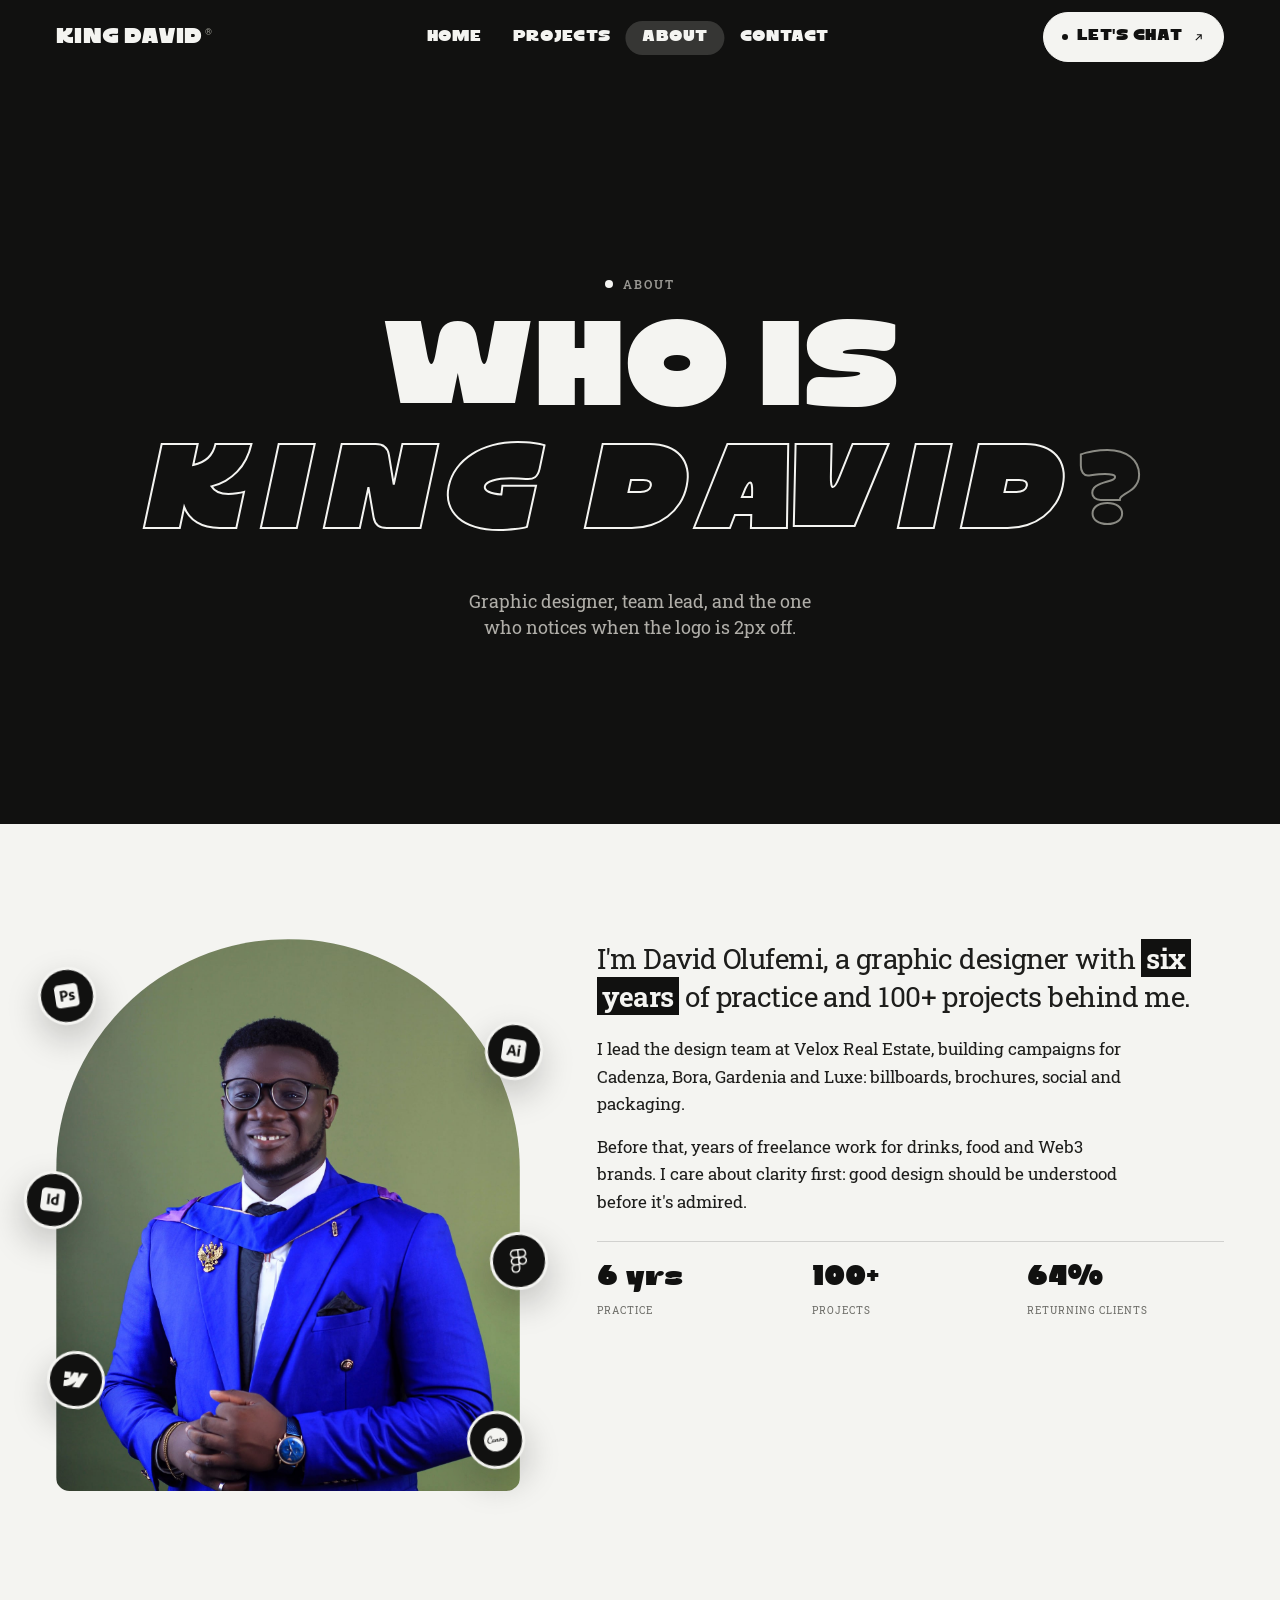
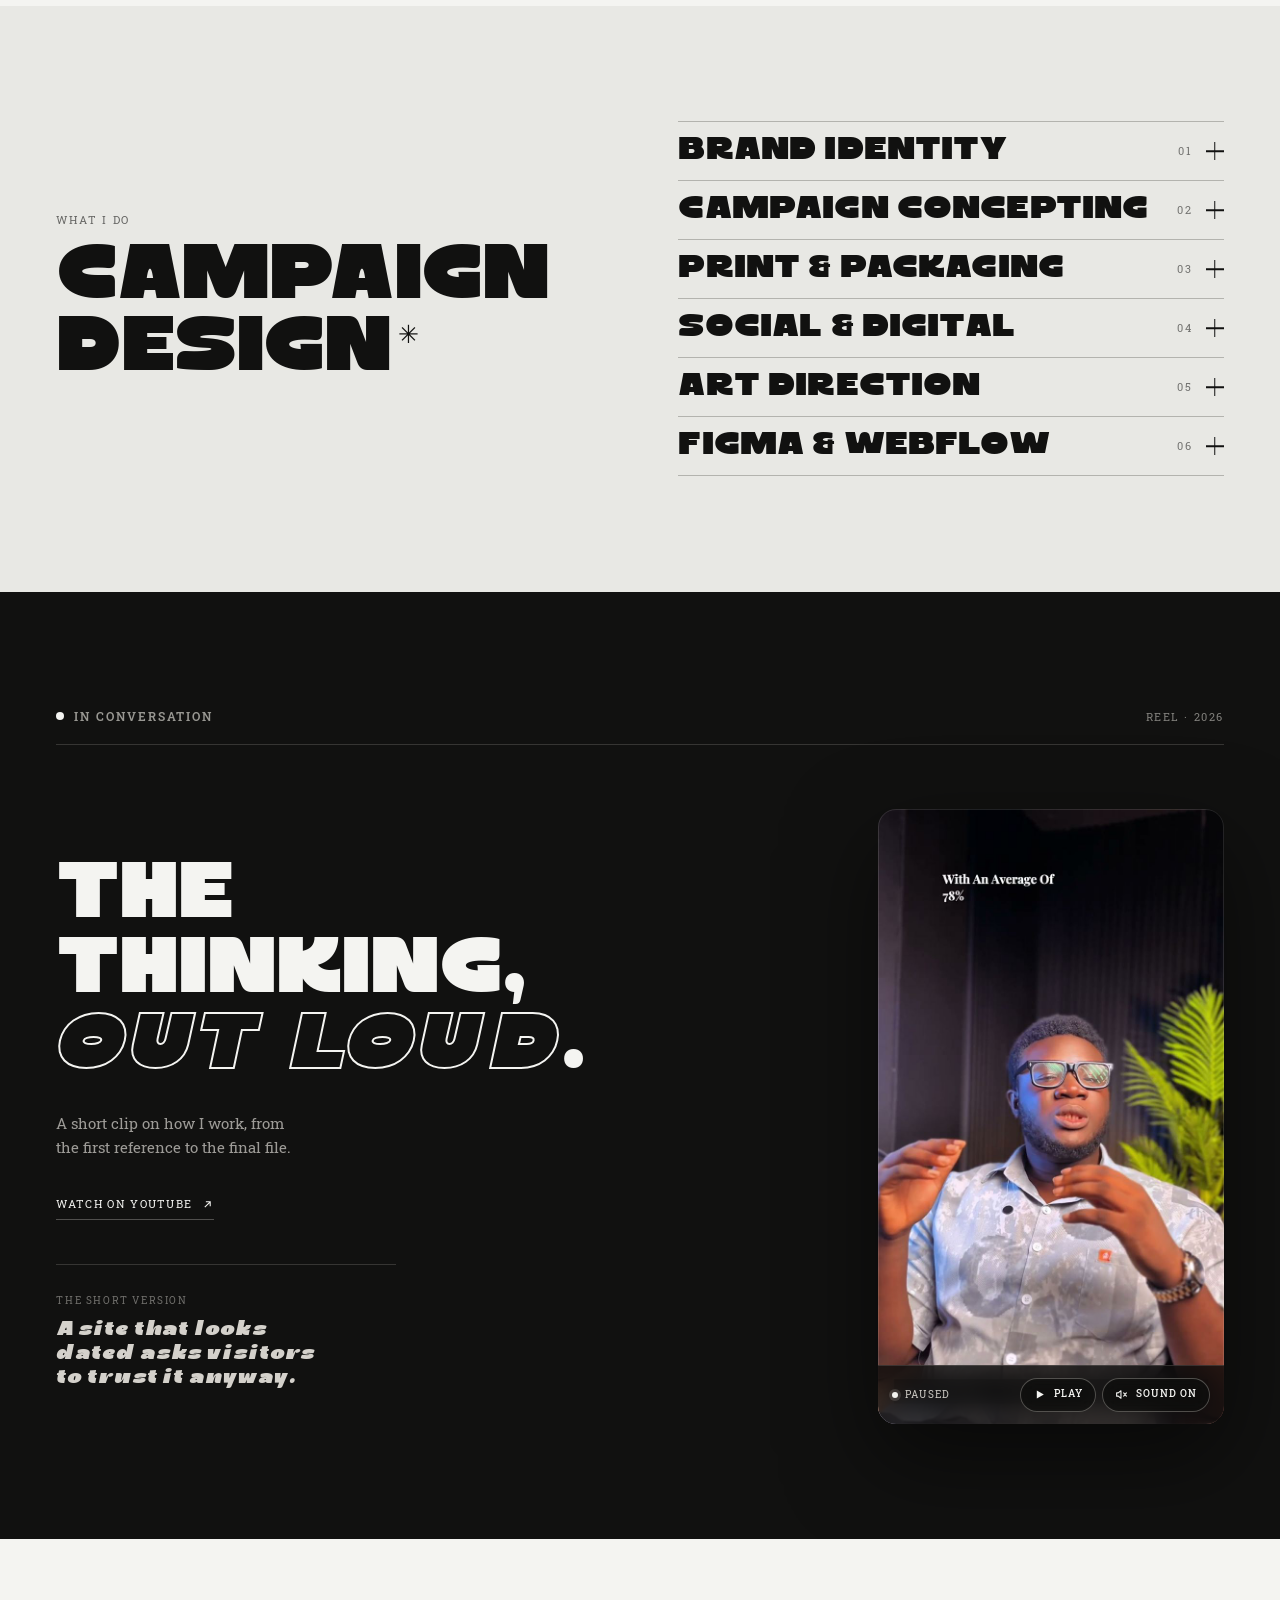
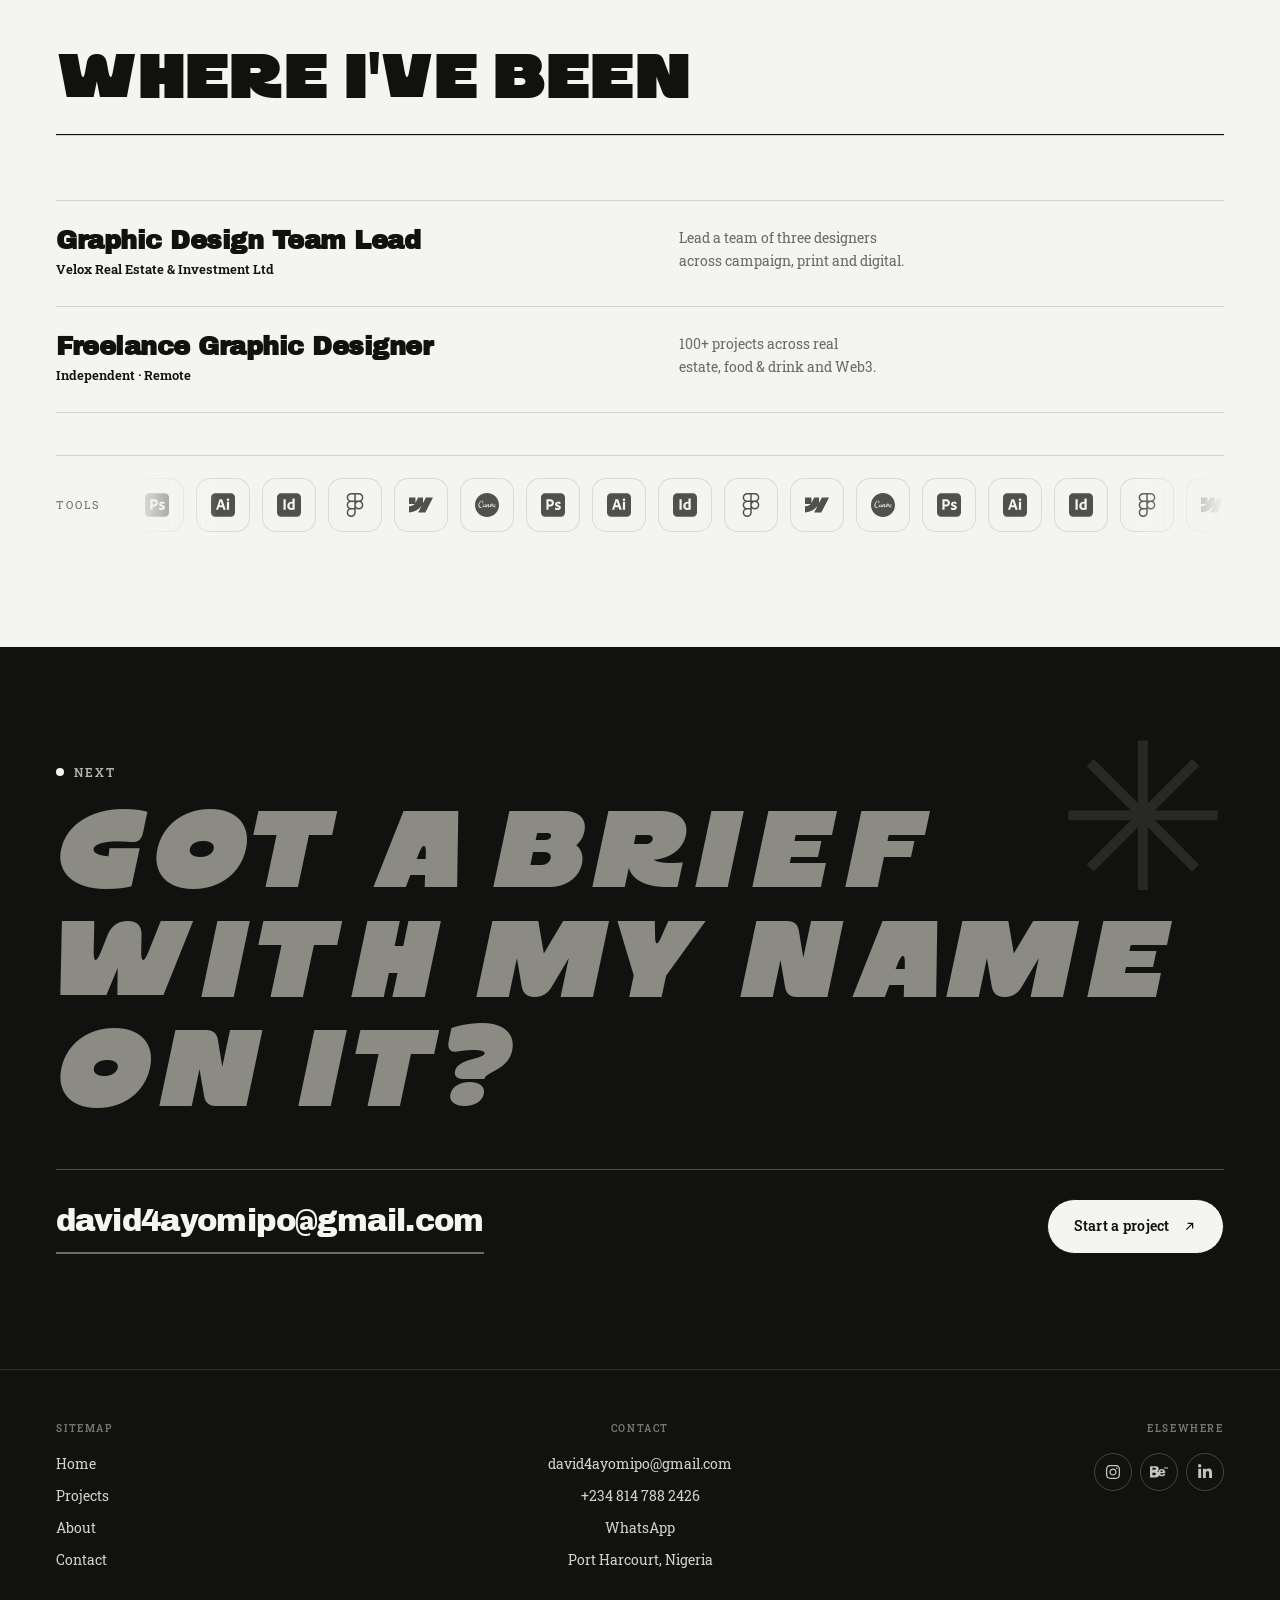
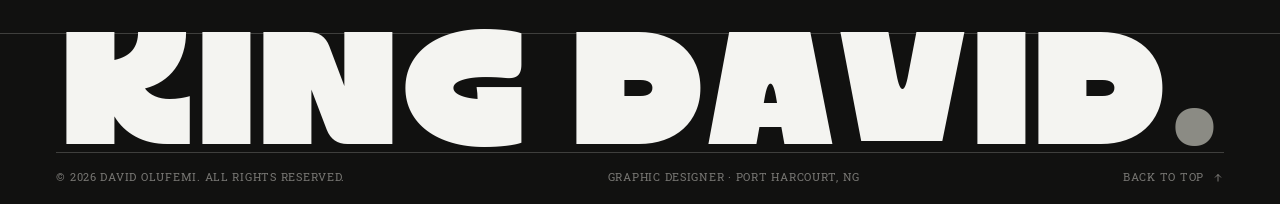
==== about.html @ c897ee33 "Refine About reel layout and controls" ====
<!DOCTYPE html>
<html lang="en">
<head>
<meta charset="utf-8">
<meta name="viewport" content="width=device-width, initial-scale=1">
<title>About · David Olufemi</title>
<meta name="description" content="Meet David Olufemi: graphic designer, design team lead and details nerd in Port Harcourt, Nigeria. Six years, 100+ projects, 64% returning clients.">
<meta name="theme-color" content="#111110">
<link rel="icon" href="assets/favicon.svg" type="image/svg+xml">
<link rel="preconnect" href="https://fonts.googleapis.com">
<link rel="preconnect" href="https://fonts.gstatic.com" crossorigin>
<link rel="preconnect" href="https://www.youtube-nocookie.com">
<link href="https://fonts.googleapis.com/css2?family=Archivo+Black&family=Caveat:wght@500;600&family=Roboto+Slab:wght@200;300;400;500;600;700&display=swap" rel="stylesheet">
<link rel="stylesheet" href="styles.css">
<noscript><style>.preloader{display:none!important}.reveal{opacity:1!important;transform:none!important}body.is-locked{overflow:auto!important}.reel__overlay{display:none!important}</style></noscript>
</head>
<body data-nav="light">

<div class="page-veil" aria-hidden="true"></div>

<a class="skip-link" href="#main">Skip to content</a>

<div class="preloader" data-preloader aria-hidden="true">
  <div class="preloader__inner">
    <div class="preloader__word">King <em>David</em><span>✳</span></div>
    <div class="preloader__bar"><i data-preload-bar></i></div>
    <div class="preloader__count"><span data-preload-count>0</span>% · loading the good stuff</div>
  </div>
</div>

<div class="cursor" data-cursor aria-hidden="true"></div>

<header class="site-header" data-header>
  <a class="brand" href="index.html" aria-label="King David, home">
    <span class="brand__name">King David</span><sup>®</sup>
  </a>
  <nav class="nav-desktop" aria-label="Primary">
    <span class="nav-desktop__pill" aria-hidden="true"></span>
    <a href="index.html" data-label="Home"><span>Home</span></a>
    <a href="projects.html" data-label="Projects"><span>Projects</span></a>
    <a href="about.html" aria-current="page" data-label="About"><span>About</span></a>
    <a href="contact.html" data-label="Contact"><span>Contact</span></a>
  </nav>
  <div class="header-right">
    <a class="btn btn-red header-cta" href="contact.html">
      <span class="header-cta__dot" aria-hidden="true"></span>
      <span class="header-cta__label">Let's chat</span>
      <svg viewBox="0 0 24 24" fill="none" stroke="currentColor" stroke-width="2" aria-hidden="true"><path d="M7 17 17 7M9 7h8v8"/></svg>
    </a>
    <button class="menu-toggle" type="button" data-menu-toggle aria-expanded="false" aria-controls="menu" aria-label="Open menu">
      <i aria-hidden="true"></i> <span>Menu</span>
    </button>
  </div>
</header>

<div class="menu" id="menu" data-menu aria-hidden="true">
  <nav class="menu__list" aria-label="Mobile">
    <a href="index.html"><span>01</span>Home</a>
    <a href="projects.html"><span>02</span>Projects</a>
    <a href="about.html"><span>03</span>About</a>
    <a href="contact.html"><span>04</span>Contact</a>
  </nav>
  <div class="menu__foot">
    <div>
      <div style="font-size:11px;letter-spacing:.14em;text-transform:uppercase;margin-bottom:8px;color:rgba(244,241,234,.45)">Say hello</div>
      <a href="mailto:david4ayomipo@gmail.com">david4ayomipo@gmail.com</a><br>
      <a href="tel:+2348147882426">+234 814 788 2426</a><br>
      <a href="https://wa.me/2348147882426" target="_blank" rel="noopener noreferrer">WhatsApp</a>
    </div>
    <div>Open to remote work</div>
  </div>
</div>

<main id="main">

  <section class="about-hero">
    <div class="about-hero__inner">
      <p class="kicker">About</p>
      <h1 class="about-hero__title">Who is<br><span class="stroke">King David</span><span class="q">?</span></h1>
      <p class="about-hero__lede">
        Graphic designer, team lead, and the one who notices when the logo is 2px off.
      </p>
    </div>
  </section>

  <!-- Bio -->
  <section class="section">
    <div class="about-bio">
      <div class="about-bio__media reveal">
        <div class="about-bio__pic">
          <img src="assets/img/portrait-2.jpg" alt="David Olufemi smiling in a royal blue suit" width="1400" height="1750">
        </div>
        <span class="float-tool float-tool--1" aria-hidden="true"><svg viewBox="0 0 24 24" fill="currentColor" focusable="false"><use href="assets/tool-icons.svg#photoshop"></use></svg></span>
        <span class="float-tool float-tool--2" aria-hidden="true"><svg viewBox="0 0 24 24" fill="currentColor" focusable="false"><use href="assets/tool-icons.svg#illustrator"></use></svg></span>
        <span class="float-tool float-tool--3" aria-hidden="true"><svg viewBox="0 0 24 24" fill="currentColor" focusable="false"><use href="assets/tool-icons.svg#indesign"></use></svg></span>
        <span class="float-tool float-tool--4" aria-hidden="true"><svg viewBox="0 0 24 24" fill="currentColor" focusable="false"><use href="assets/tool-icons.svg#figma"></use></svg></span>
        <span class="float-tool float-tool--5" aria-hidden="true"><svg viewBox="0 0 24 24" fill="currentColor" focusable="false"><use href="assets/tool-icons.svg#webflow"></use></svg></span>
        <span class="float-tool float-tool--6" aria-hidden="true"><svg viewBox="0 0 24 24" fill="currentColor" focusable="false"><use href="assets/tool-icons.svg#canva"></use></svg></span>
      </div>
      <div class="about-bio__main reveal" data-delay="1">
        <p class="lead">
          I'm David Olufemi, a graphic designer with <strong>six years</strong> of practice and
          100+ projects behind me.
        </p>
        <p>
          I lead the design team at Velox Real Estate, building campaigns for Cadenza, Bora,
          Gardenia and Luxe: billboards, brochures, social and packaging.
        </p>
        <p>
          Before that, years of freelance work for drinks, food and Web3 brands. I care about
          clarity first: good design should be understood before it's admired.
        </p>
        <div class="about-facts">
          <div><b>6 yrs</b><span>Practice</span></div>
          <div><b>100+</b><span>Projects</span></div>
          <div><b>64%</b><span>Returning clients</span></div>
        </div>
      </div>
    </div>
  </section>

  <!-- Skills -->
  <section class="section skills">
    <div class="skills__inner">
      <div class="reveal">
        <h2 class="skills__label">What I do</h2>
        <div class="skills__rotator" data-rotator="Brand identity|Campaign design|Packaging|Art direction|Social systems|Web3 UI">
          <span>Brand identity</span>
        </div>
      </div>
      <div class="reveal" data-delay="1">
        <div class="skills__acc" data-accordion>
          <div class="acc">
            <h3 class="acc__head">
              <button class="acc__trigger" type="button" aria-expanded="false" aria-controls="skill-brand">
                <span class="acc__name">Brand identity</span>
                <span class="acc__meta"><span class="acc__idx">01</span><span class="acc__icon" aria-hidden="true"></span></span>
              </button>
            </h3>
            <div class="acc__panel" id="skill-brand" aria-hidden="true">
              <div class="acc__panel-inner">
                <p>Logo systems, colour, type and the rules that keep every touchpoint looking like the same brand.</p>
              </div>
            </div>
          </div>

          <div class="acc">
            <h3 class="acc__head">
              <button class="acc__trigger" type="button" aria-expanded="false" aria-controls="skill-campaign">
                <span class="acc__name">Campaign concepting</span>
                <span class="acc__meta"><span class="acc__idx">02</span><span class="acc__icon" aria-hidden="true"></span></span>
              </button>
            </h3>
            <div class="acc__panel" id="skill-campaign" aria-hidden="true">
              <div class="acc__panel-inner">
                <p>The big idea and the story that carries it across billboards, social, print and launch day.</p>
              </div>
            </div>
          </div>

          <div class="acc">
            <h3 class="acc__head">
              <button class="acc__trigger" type="button" aria-expanded="false" aria-controls="skill-print">
                <span class="acc__name">Print &amp; packaging</span>
                <span class="acc__meta"><span class="acc__idx">03</span><span class="acc__icon" aria-hidden="true"></span></span>
              </button>
            </h3>
            <div class="acc__panel" id="skill-print" aria-hidden="true">
              <div class="acc__panel-inner">
                <p>Artwork that survives the printer, the shelf and the hand: dielines, mockups and production files.</p>
              </div>
            </div>
          </div>

          <div class="acc">
            <h3 class="acc__head">
              <button class="acc__trigger" type="button" aria-expanded="false" aria-controls="skill-social">
                <span class="acc__name">Social &amp; digital</span>
                <span class="acc__meta"><span class="acc__idx">04</span><span class="acc__icon" aria-hidden="true"></span></span>
              </button>
            </h3>
            <div class="acc__panel" id="skill-social" aria-hidden="true">
              <div class="acc__panel-inner">
                <p>Feed systems, carousels and templates built to stay consistent without slowing the team down.</p>
              </div>
            </div>
          </div>

          <div class="acc">
            <h3 class="acc__head">
              <button class="acc__trigger" type="button" aria-expanded="false" aria-controls="skill-art">
                <span class="acc__name">Art direction</span>
                <span class="acc__meta"><span class="acc__idx">05</span><span class="acc__icon" aria-hidden="true"></span></span>
              </button>
            </h3>
            <div class="acc__panel" id="skill-art" aria-hidden="true">
              <div class="acc__panel-inner">
                <p>The look, the references and the shoot day decisions that make a campaign feel intentional.</p>
              </div>
            </div>
          </div>

          <div class="acc">
            <h3 class="acc__head">
              <button class="acc__trigger" type="button" aria-expanded="false" aria-controls="skill-web">
                <span class="acc__name">Figma &amp; Webflow</span>
                <span class="acc__meta"><span class="acc__idx">06</span><span class="acc__icon" aria-hidden="true"></span></span>
              </button>
            </h3>
            <div class="acc__panel" id="skill-web" aria-hidden="true">
              <div class="acc__panel-inner">
                <p>Clickable prototypes and responsive builds that hand off cleanly from design to development.</p>
              </div>
            </div>
          </div>
        </div>
      </div>
    </div>
  </section>

  <!-- Reel -->
  <section class="reel section" data-reel aria-labelledby="reel-title">
    <div class="reel__head reveal">
      <p class="kicker">In conversation</p>
      <p class="reel__meta">Reel · 2026</p>
    </div>
    <div class="reel__grid">
      <div class="reel__intro">
        <h2 class="reel__title reveal" id="reel-title" data-delay="1">The thinking,<br><em>out loud</em>.</h2>
        <p class="reel__copy reveal" data-delay="2">
          A short clip on how I work, from the first reference to the final file.
        </p>
        <a class="reel__link reveal" data-delay="3" href="https://www.youtube.com/shorts/g4saDDz_Qaw" target="_blank" rel="noopener noreferrer">
          Watch on YouTube
          <svg viewBox="0 0 24 24" fill="none" stroke="currentColor" stroke-width="2" aria-hidden="true"><path d="M7 17 17 7M9 7h8v8"/></svg>
        </a>
        <figure class="reel__quote reveal" data-delay="3">
          <figcaption>The short version</figcaption>
          <blockquote>A site that looks dated asks visitors to trust it anyway.</blockquote>
        </figure>
      </div>
      <figure class="reel__stage reveal" data-delay="1">
        <div class="reel__frame" data-reel-frame>
          <iframe
            class="reel__iframe"
            data-reel-iframe
            data-src="https://www.youtube-nocookie.com/embed/g4saDDz_Qaw?autoplay=1&amp;mute=1&amp;controls=0&amp;rel=0&amp;playsinline=1&amp;enablejsapi=1&amp;loop=1&amp;playlist=g4saDDz_Qaw"
            title="David Olufemi on how he approaches design work"
            allow="accelerometer; autoplay; clipboard-write; encrypted-media; gyroscope; picture-in-picture; web-share"
            referrerpolicy="strict-origin-when-cross-origin"
            allowfullscreen
            loading="lazy"></iframe>
          <a class="reel__fallback" href="https://www.youtube.com/shorts/g4saDDz_Qaw" target="_blank" rel="noopener noreferrer">Play the reel on YouTube</a>
          <div class="reel__overlay">
            <p class="reel__state">
              <span class="reel__dot" aria-hidden="true"></span>
              <span data-reel-status>Muted</span>
            </p>
            <div class="reel__controls">
              <button class="reel__btn is-paused" type="button" data-reel-play aria-label="Play video">
                <svg class="reel__icon reel__icon--pause" viewBox="0 0 24 24" fill="none" stroke="currentColor" stroke-width="2" aria-hidden="true"><path d="M9 5v14M15 5v14"/></svg>
                <svg class="reel__icon reel__icon--play" viewBox="0 0 24 24" fill="currentColor" aria-hidden="true"><path d="M7 4.5v15l13-7.5z"/></svg>
                <span data-reel-play-label>Play</span>
              </button>
              <button class="reel__btn" type="button" data-reel-mute aria-label="Turn sound on">
                <svg class="reel__icon reel__icon--mute" viewBox="0 0 24 24" fill="none" stroke="currentColor" stroke-width="2" stroke-linecap="round" stroke-linejoin="round" aria-hidden="true"><path d="M11 5 6 9H3v6h3l5 4z"/><path d="m16 9 5 6M21 9l-5 6"/></svg>
                <svg class="reel__icon reel__icon--sound" viewBox="0 0 24 24" fill="none" stroke="currentColor" stroke-width="2" stroke-linecap="round" stroke-linejoin="round" aria-hidden="true"><path d="M11 5 6 9H3v6h3l5 4z"/><path d="M15.5 8.5a5 5 0 0 1 0 7M18.5 6a9 9 0 0 1 0 12"/></svg>
                <span data-reel-mute-label>Sound on</span>
              </button>
            </div>
          </div>
        </div>
      </figure>
    </div>
  </section>

  <!-- Experience -->
  <section class="section">
    <div class="section-head reveal">
      <h2>Where I've been</h2>
    </div>
    <div class="exp-list">
      <div class="exp reveal">
        <div>
          <h3 class="exp__role">Graphic Design Team Lead</h3>
          <p class="exp__org">Velox Real Estate &amp; Investment Ltd</p>
        </div>
        <p class="exp__desc">
          Lead a team of three designers across campaign, print and digital.
        </p>
      </div>
      <div class="exp reveal" data-delay="1">
        <div>
          <h3 class="exp__role">Freelance Graphic Designer</h3>
          <p class="exp__org">Independent · Remote</p>
        </div>
        <p class="exp__desc">
          100+ projects across real estate, food &amp; drink and Web3.
        </p>
      </div>
    </div>

    <div class="tools-row reveal">
      <span class="tools-row__label">Tools</span>
      <div class="toolband" data-toolband>
        <span class="sr-only">Adobe Photoshop, Adobe Illustrator, Adobe InDesign, Figma, Webflow, Canva.</span>
        <div class="toolband__viewport" aria-hidden="true">
          <div class="toolband__track">
          <div class="toolband__group">
              <span class="toolband__item" title="Adobe Photoshop">
                <svg viewBox="0 0 24 24" fill="currentColor" aria-hidden="true" focusable="false"><use href="assets/tool-icons.svg#photoshop"></use></svg>
              </span>
              <span class="toolband__item" title="Adobe Illustrator">
                <svg viewBox="0 0 24 24" fill="currentColor" aria-hidden="true" focusable="false"><use href="assets/tool-icons.svg#illustrator"></use></svg>
              </span>
              <span class="toolband__item" title="Adobe InDesign">
                <svg viewBox="0 0 24 24" fill="currentColor" aria-hidden="true" focusable="false"><use href="assets/tool-icons.svg#indesign"></use></svg>
              </span>
              <span class="toolband__item" title="Figma">
                <svg viewBox="0 0 24 24" fill="currentColor" aria-hidden="true" focusable="false"><use href="assets/tool-icons.svg#figma"></use></svg>
              </span>
              <span class="toolband__item" title="Webflow">
                <svg viewBox="0 0 24 24" fill="currentColor" aria-hidden="true" focusable="false"><use href="assets/tool-icons.svg#webflow"></use></svg>
              </span>
              <span class="toolband__item" title="Canva">
                <svg viewBox="0 0 24 24" fill="currentColor" aria-hidden="true" focusable="false"><use href="assets/tool-icons.svg#canva"></use></svg>
              </span>
              <span class="toolband__item" title="Adobe Photoshop">
                <svg viewBox="0 0 24 24" fill="currentColor" aria-hidden="true" focusable="false"><use href="assets/tool-icons.svg#photoshop"></use></svg>
              </span>
              <span class="toolband__item" title="Adobe Illustrator">
                <svg viewBox="0 0 24 24" fill="currentColor" aria-hidden="true" focusable="false"><use href="assets/tool-icons.svg#illustrator"></use></svg>
              </span>
              <span class="toolband__item" title="Adobe InDesign">
                <svg viewBox="0 0 24 24" fill="currentColor" aria-hidden="true" focusable="false"><use href="assets/tool-icons.svg#indesign"></use></svg>
              </span>
              <span class="toolband__item" title="Figma">
                <svg viewBox="0 0 24 24" fill="currentColor" aria-hidden="true" focusable="false"><use href="assets/tool-icons.svg#figma"></use></svg>
              </span>
              <span class="toolband__item" title="Webflow">
                <svg viewBox="0 0 24 24" fill="currentColor" aria-hidden="true" focusable="false"><use href="assets/tool-icons.svg#webflow"></use></svg>
              </span>
              <span class="toolband__item" title="Canva">
                <svg viewBox="0 0 24 24" fill="currentColor" aria-hidden="true" focusable="false"><use href="assets/tool-icons.svg#canva"></use></svg>
              </span>
              <span class="toolband__item" title="Adobe Photoshop">
                <svg viewBox="0 0 24 24" fill="currentColor" aria-hidden="true" focusable="false"><use href="assets/tool-icons.svg#photoshop"></use></svg>
              </span>
              <span class="toolband__item" title="Adobe Illustrator">
                <svg viewBox="0 0 24 24" fill="currentColor" aria-hidden="true" focusable="false"><use href="assets/tool-icons.svg#illustrator"></use></svg>
              </span>
              <span class="toolband__item" title="Adobe InDesign">
                <svg viewBox="0 0 24 24" fill="currentColor" aria-hidden="true" focusable="false"><use href="assets/tool-icons.svg#indesign"></use></svg>
              </span>
              <span class="toolband__item" title="Figma">
                <svg viewBox="0 0 24 24" fill="currentColor" aria-hidden="true" focusable="false"><use href="assets/tool-icons.svg#figma"></use></svg>
              </span>
              <span class="toolband__item" title="Webflow">
                <svg viewBox="0 0 24 24" fill="currentColor" aria-hidden="true" focusable="false"><use href="assets/tool-icons.svg#webflow"></use></svg>
              </span>
              <span class="toolband__item" title="Canva">
                <svg viewBox="0 0 24 24" fill="currentColor" aria-hidden="true" focusable="false"><use href="assets/tool-icons.svg#canva"></use></svg>
              </span>
          </div>
          <div class="toolband__group" aria-hidden="true">
              <span class="toolband__item" title="Adobe Photoshop">
                <svg viewBox="0 0 24 24" fill="currentColor" aria-hidden="true" focusable="false"><use href="assets/tool-icons.svg#photoshop"></use></svg>
              </span>
              <span class="toolband__item" title="Adobe Illustrator">
                <svg viewBox="0 0 24 24" fill="currentColor" aria-hidden="true" focusable="false"><use href="assets/tool-icons.svg#illustrator"></use></svg>
              </span>
              <span class="toolband__item" title="Adobe InDesign">
                <svg viewBox="0 0 24 24" fill="currentColor" aria-hidden="true" focusable="false"><use href="assets/tool-icons.svg#indesign"></use></svg>
              </span>
              <span class="toolband__item" title="Figma">
                <svg viewBox="0 0 24 24" fill="currentColor" aria-hidden="true" focusable="false"><use href="assets/tool-icons.svg#figma"></use></svg>
              </span>
              <span class="toolband__item" title="Webflow">
                <svg viewBox="0 0 24 24" fill="currentColor" aria-hidden="true" focusable="false"><use href="assets/tool-icons.svg#webflow"></use></svg>
              </span>
              <span class="toolband__item" title="Canva">
                <svg viewBox="0 0 24 24" fill="currentColor" aria-hidden="true" focusable="false"><use href="assets/tool-icons.svg#canva"></use></svg>
              </span>
              <span class="toolband__item" title="Adobe Photoshop">
                <svg viewBox="0 0 24 24" fill="currentColor" aria-hidden="true" focusable="false"><use href="assets/tool-icons.svg#photoshop"></use></svg>
              </span>
              <span class="toolband__item" title="Adobe Illustrator">
                <svg viewBox="0 0 24 24" fill="currentColor" aria-hidden="true" focusable="false"><use href="assets/tool-icons.svg#illustrator"></use></svg>
              </span>
              <span class="toolband__item" title="Adobe InDesign">
                <svg viewBox="0 0 24 24" fill="currentColor" aria-hidden="true" focusable="false"><use href="assets/tool-icons.svg#indesign"></use></svg>
              </span>
              <span class="toolband__item" title="Figma">
                <svg viewBox="0 0 24 24" fill="currentColor" aria-hidden="true" focusable="false"><use href="assets/tool-icons.svg#figma"></use></svg>
              </span>
              <span class="toolband__item" title="Webflow">
                <svg viewBox="0 0 24 24" fill="currentColor" aria-hidden="true" focusable="false"><use href="assets/tool-icons.svg#webflow"></use></svg>
              </span>
              <span class="toolband__item" title="Canva">
                <svg viewBox="0 0 24 24" fill="currentColor" aria-hidden="true" focusable="false"><use href="assets/tool-icons.svg#canva"></use></svg>
              </span>
              <span class="toolband__item" title="Adobe Photoshop">
                <svg viewBox="0 0 24 24" fill="currentColor" aria-hidden="true" focusable="false"><use href="assets/tool-icons.svg#photoshop"></use></svg>
              </span>
              <span class="toolband__item" title="Adobe Illustrator">
                <svg viewBox="0 0 24 24" fill="currentColor" aria-hidden="true" focusable="false"><use href="assets/tool-icons.svg#illustrator"></use></svg>
              </span>
              <span class="toolband__item" title="Adobe InDesign">
                <svg viewBox="0 0 24 24" fill="currentColor" aria-hidden="true" focusable="false"><use href="assets/tool-icons.svg#indesign"></use></svg>
              </span>
              <span class="toolband__item" title="Figma">
                <svg viewBox="0 0 24 24" fill="currentColor" aria-hidden="true" focusable="false"><use href="assets/tool-icons.svg#figma"></use></svg>
              </span>
              <span class="toolband__item" title="Webflow">
                <svg viewBox="0 0 24 24" fill="currentColor" aria-hidden="true" focusable="false"><use href="assets/tool-icons.svg#webflow"></use></svg>
              </span>
              <span class="toolband__item" title="Canva">
                <svg viewBox="0 0 24 24" fill="currentColor" aria-hidden="true" focusable="false"><use href="assets/tool-icons.svg#canva"></use></svg>
              </span>
          </div>
          </div>
        </div>
      </div>
    </div>
  </section>

  <!-- CTA -->
  <section class="cta section">
    <span class="cta__asterisk" aria-hidden="true">✳</span>
    <p class="kicker reveal">Next</p>
    <h2 class="cta__title reveal">Got a brief<br>with my <span>name</span><br>on it?</h2>
    <div class="cta__row reveal" data-delay="1">
      <a class="cta__mail" href="mailto:david4ayomipo@gmail.com">david4ayomipo@gmail.com</a>
      <a class="btn btn-lime" href="contact.html">
        Start a project
        <svg viewBox="0 0 24 24" fill="none" stroke="currentColor" stroke-width="2" aria-hidden="true"><path d="M7 17 17 7M9 7h8v8"/></svg>
      </a>
    </div>
  </section>

</main>

<footer class="site-footer">
  <div class="footer__cols">
      <div class="footer__col">
        <h3>Sitemap</h3>
        <a href="index.html">Home</a>
        <a href="projects.html">Projects</a>
        <a href="about.html">About</a>
        <a href="contact.html">Contact</a>
      </div>
      <div class="footer__col">
        <h3>Contact</h3>
        <a href="mailto:david4ayomipo@gmail.com">david4ayomipo@gmail.com</a>
        <a href="tel:+2348147882426">+234 814 788 2426</a>
        <a href="https://wa.me/2348147882426" target="_blank" rel="noopener noreferrer">WhatsApp</a>
        <p>Port Harcourt, Nigeria</p>
      </div>
      <div class="footer__col">
        <h3>Elsewhere</h3>
        <div class="footer__socials">
          <a class="footer__social" href="https://www.instagram.com/king_david_olufemi/" target="_blank" rel="noopener noreferrer" aria-label="Instagram">
            <svg viewBox="0 0 448 512" fill="currentColor" aria-hidden="true"><path d="M224.1 141c-63.6 0-114.9 51.3-114.9 114.9s51.3 114.9 114.9 114.9S339 319.5 339 255.9 287.7 141 224.1 141zm0 189.6c-41.1 0-74.7-33.5-74.7-74.7s33.5-74.7 74.7-74.7 74.7 33.5 74.7 74.7-33.6 74.7-74.7 74.7zm146.4-194.3c0 14.9-12 26.8-26.8 26.8-14.9 0-26.8-12-26.8-26.8s12-26.8 26.8-26.8 26.8 12 26.8 26.8zm76.1 27.2c-1.7-35.9-9.9-67.7-36.2-93.9-26.2-26.2-58-34.4-93.9-36.2-37-2.1-147.9-2.1-184.9 0-35.8 1.7-67.6 9.9-93.9 36.1s-34.4 58-36.2 93.9c-2.1 37-2.1 147.9 0 184.9 1.7 35.9 9.9 67.7 36.2 93.9s58 34.4 93.9 36.2c37 2.1 147.9 2.1 184.9 0 35.9-1.7 67.7-9.9 93.9-36.2 26.2-26.2 34.4-58 36.2-93.9 2.1-37 2.1-147.8 0-184.8zM398.8 388c-7.8 19.6-22.9 34.7-42.6 42.6-29.5 11.7-99.5 9-132.1 9s-102.7 2.6-132.1-9c-19.6-7.8-34.7-22.9-42.6-42.6-11.7-29.5-9-99.5-9-132.1s-2.6-102.7 9-132.1c7.8-19.6 22.9-34.7 42.6-42.6 29.5-11.7 99.5-9 132.1-9s102.7-2.6 132.1 9c19.6 7.8 34.7 22.9 42.6 42.6 11.7 29.5 9 99.5 9 132.1s2.7 102.7-9 132.1z"/></svg>
          </a>
          <a class="footer__social footer__social--behance" href="https://www.behance.net/davidolufemi1" target="_blank" rel="noopener noreferrer" aria-label="Behance">
            <svg viewBox="0 0 576 512" fill="currentColor" aria-hidden="true"><path d="M232 237.2c31.8-15.2 48.4-38.2 48.4-74 0-70.6-52.6-87.8-113.3-87.8H0v354.4h171.8c64.4 0 124.9-30.9 124.9-102.9 0-44.5-21.1-77.4-64.7-89.7zM77 120.7h55.2c29.8 0 54.2 4.9 54.2 31.9 0 26.8-20.5 34.4-45.5 34.4H77v-66.3zm0 238.3v-76.9h60.8c31.7 0 50.2 8.9 50.2 38.5 0 30.6-22.5 38.4-50.2 38.4H77zm303.7-199.6c-67.9 0-116.7 49.5-116.7 118 0 69.7 46.4 117.2 120.4 117.2 55 0 92.1-26.2 104.6-77.8h-61.9c-5.6 18.8-25.8 26.8-44.9 26.8-36.8 0-54.9-20.2-54.9-51h163.3c3-74.9-40.9-133.2-109.9-133.2zm-53.3 91.9c0-25.9 17.7-42.9 45.2-42.9 28.3 0 43.2 15.7 43.2 42.9h-88.4zM448 112h128v32H448z"/></svg>
          </a>
          <a class="footer__social" href="https://www.linkedin.com/in/king-david-olufemi/" target="_blank" rel="noopener noreferrer" aria-label="LinkedIn">
            <svg viewBox="0 0 448 512" fill="currentColor" aria-hidden="true"><path d="M100.28 448H7.4V148.9h92.88zM53.79 108.1C24.09 108.1 0 83.5 0 53.8a53.79 53.79 0 0 1 107.58 0c0 29.7-24.1 54.3-53.79 54.3zM447.9 448h-92.68V302.4c0-34.7-.7-79.2-48.29-79.2-48.29 0-55.69 37.7-55.69 76.7V448h-92.78V148.9h89.08v40.8h1.3c12.4-23.5 42.69-48.3 87.88-48.3 94 0 111.28 61.9 111.28 142.3V448z"/></svg>
          </a>
        </div>
      </div>
  </div>
  <div class="footer__baseline">
    <span class="footer__word">King <br class="footer__word-br">David<span>.</span></span>
  </div>
  <div class="footer__bottom">
    <span>© <span data-year>2026</span> David Olufemi. All rights reserved.</span>
    <span>Graphic designer · Port Harcourt, NG</span>
    <a class="footer__top-link" href="#main">
      Back to top
      <svg viewBox="0 0 24 24" fill="none" stroke="currentColor" stroke-width="2" aria-hidden="true"><path d="M12 19V5M6 11l6-6 6 6"/></svg>
    </a>
  </div>
</footer>

<script src="script.js" defer></script>
</body>
</html>
---- styles.css ----
/* ==========================================================================
   David Olufemi - Portfolio
   Fatfish energy × Ameer structure
   ========================================================================== */

@font-face {
  font-family: "Flicko";
  src: url("assets/fonts/Flicko-Regular.woff") format("woff");
  font-weight: 100 900;
  font-style: normal;
  font-display: swap;
}
@font-face {
  font-family: "Flicko";
  src: url("assets/fonts/Flicko-Italic.woff") format("woff");
  font-weight: 100 900;
  font-style: italic;
  font-display: swap;
}

/* ---------- Tokens ---------- */
:root {
  --paper: #f4f4f1;
  --paper-2: #e8e8e4;
  --ink: #111110;
  --ink-2: #1d1d1b;
  --ink-soft: #6b6b66;
  --red: #111110;
  --red-deep: #000000;
  --lime: #f4f4f1;
  --cobalt: #1d1d1b;
  --tangerine: #8b8b84;
  --plum: #3a3a36;
  --pink: #c7c7c1;
  --grey: #8b8b84;
  --line: rgba(17, 17, 16, 0.15);
  --line-light: rgba(244, 244, 241, 0.2);

  --display: "Flicko", "Archivo Black", "Arial Black", sans-serif;
  --heavy: "Archivo Black", "Arial Black", sans-serif;
  --body: "Roboto Slab", Georgia, serif;
  --hand: "Caveat", "Segoe Script", cursive;

  --header-h: 76px;
  --pad: clamp(20px, 4.4vw, 72px);
  --radius: 18px;
  --ease: cubic-bezier(0.22, 1, 0.36, 1);
}

/* ---------- Reset ---------- */
*,
*::before,
*::after { box-sizing: border-box; }

html {
  -webkit-text-size-adjust: 100%;
  scroll-behavior: smooth;
}

body {
  margin: 0;
  background: var(--paper);
  color: var(--ink);
  font-family: var(--body);
  font-size: 17px;
  line-height: 1.62;
  font-weight: 400;
  -webkit-font-smoothing: antialiased;
  overflow-x: hidden;
}

body.is-locked { overflow: hidden; }

img,
svg { max-width: 100%; display: block; }

img { height: auto; }

a { color: inherit; text-decoration: none; }

button {
  font: inherit;
  color: inherit;
  background: none;
  border: 0;
  cursor: pointer;
}

h1, h2, h3, h4, p, figure, blockquote { margin: 0; }

ul, ol { margin: 0; padding: 0; list-style: none; }

::selection { background: var(--ink); color: var(--lime); }

:focus-visible {
  outline: 2px solid currentColor;
  outline-offset: 4px;
  border-radius: 2px;
}

.skip-link {
  position: absolute;
  top: -100px;
  left: var(--pad);
  z-index: 999;
  padding: 12px 18px;
  background: var(--ink);
  color: var(--paper);
  font-size: 14px;
  letter-spacing: 0.04em;
  text-transform: uppercase;
}
.skip-link:focus { top: 12px; }

/* ---------- Type helpers ---------- */
.kicker {
  display: flex;
  align-items: center;
  gap: 10px;
  font-size: 12px;
  font-weight: 600;
  letter-spacing: 0.16em;
  text-transform: uppercase;
  color: var(--ink-soft);
}
.kicker::before {
  content: "";
  width: 8px;
  height: 8px;
  border-radius: 50%;
  background: var(--red);
  flex: none;
}

.section-head {
  display: flex;
  align-items: flex-end;
  justify-content: space-between;
  gap: 24px;
  flex-wrap: wrap;
  padding-bottom: 22px;
  border-bottom: 1px solid var(--line);
  margin-bottom: clamp(32px, 5vw, 64px);
  position: relative;
}

.section-head h2 {
  font-family: var(--display);
  font-weight: 400;
  font-size: clamp(32px, 4.9vw, 68px);
  line-height: 0.94;
  letter-spacing: -0.01em;
  text-transform: uppercase;
}

.section-head__link {
  display: inline-flex;
  align-items: center;
  justify-content: center;
  width: 54px;
  height: 54px;
  flex: none;
  border-radius: 50%;
  background: var(--ink);
  color: var(--paper);
  margin-bottom: 4px;
  transition: transform 0.35s var(--ease), background 0.35s var(--ease);
}
.section-head__link svg { width: 17px; height: 17px; transition: transform 0.35s var(--ease); }
.section-head__link:hover { background: #33332f; transform: translateY(-3px); }
.section-head__link:hover svg { transform: translate(2px, -2px); }
.section-head__link:focus-visible { outline: 2px solid var(--ink); outline-offset: 3px; }

.section-head .meta {
  font-size: 12px;
  text-transform: uppercase;
  letter-spacing: 0.14em;
  color: var(--ink-soft);
  padding-bottom: 6px;
  white-space: nowrap;
}

.ghost {
  font-family: var(--display);
  color: transparent;
  -webkit-text-stroke: 1.5px currentColor;
  opacity: 0.5;
}

.hand {
  font-family: var(--hand);
  font-size: clamp(18px, 2vw, 26px);
  line-height: 1.2;
  color: var(--red);
}

.sr-only {
  position: absolute;
  width: 1px;
  height: 1px;
  padding: 0;
  margin: -1px;
  overflow: hidden;
  clip: rect(0 0 0 0);
  white-space: nowrap;
  border: 0;
}

/* ---------- Buttons ---------- */
.btn {
  --btn-bg: var(--ink);
  --btn-fg: var(--paper);
  display: inline-flex;
  align-items: center;
  justify-content: center;
  gap: 12px;
  padding: 15px 26px;
  border-radius: 999px;
  background: var(--btn-bg);
  color: var(--btn-fg);
  font-size: 14px;
  font-weight: 600;
  letter-spacing: 0.02em;
  white-space: nowrap;
  position: relative;
  overflow: hidden;
  transition: transform 0.35s var(--ease), background 0.35s var(--ease), color 0.35s var(--ease);
}
.btn svg { width: 15px; height: 15px; transition: transform 0.35s var(--ease); }
.btn:hover { transform: translateY(-2px); }
.btn:hover svg { transform: translate(3px, -3px); }
.btn-red { --btn-bg: var(--ink); --btn-fg: var(--paper); }
.btn-red:hover { --btn-bg: #33332f; }
.btn-lime {
  --btn-bg: var(--paper);
  --btn-fg: var(--ink);
  border: 1px solid var(--ink);
}
.btn-lime:hover { --btn-bg: #d3d3ce; }
.btn-outline {
  --btn-bg: transparent;
  --btn-fg: var(--ink);
  border: 1px solid var(--ink);
}
.btn-outline:hover { --btn-bg: var(--ink); --btn-fg: var(--paper); }
.btn-ghost-light {
  --btn-bg: transparent;
  --btn-fg: var(--paper);
  border: 1px solid rgba(244, 241, 234, 0.4);
}
.btn-ghost-light:hover { --btn-bg: var(--paper); --btn-fg: var(--ink); }

.link-arrow {
  display: inline-flex;
  align-items: center;
  gap: 10px;
  font-size: 14px;
  font-weight: 600;
  letter-spacing: 0.02em;
  padding-bottom: 4px;
  border-bottom: 1px solid currentColor;
  transition: gap 0.3s var(--ease), color 0.3s var(--ease);
}
.link-arrow svg { width: 14px; height: 14px; }
.link-arrow:hover { gap: 16px; color: var(--red); }

/* ---------- Preloader ---------- */
.preloader {
  position: fixed;
  inset: 0;
  z-index: 900;
  display: grid;
  place-items: center;
  background: var(--ink);
  color: var(--paper);
  transition: transform 0.9s var(--ease), opacity 0.6s ease;
}
.preloader.is-done {
  transform: translateY(-101%);
  opacity: 0;
  pointer-events: none;
}
.preloader__inner { text-align: center; }
.preloader__word {
  font-family: var(--display);
  font-size: clamp(44px, 8.6vw, 112px);
  line-height: 0.94;
  letter-spacing: -0.015em;
  text-transform: uppercase;
  white-space: nowrap;
}
.preloader__word span { color: var(--grey); }
.preloader__bar {
  width: min(280px, 60vw);
  height: 3px;
  margin: 26px auto 12px;
  background: rgba(244, 241, 234, 0.18);
  overflow: hidden;
}
.preloader__bar i {
  display: block;
  height: 100%;
  width: 0;
  background: var(--lime);
  transition: width 0.2s linear;
}
.preloader__count {
  font-size: 12px;
  letter-spacing: 0.2em;
  text-transform: uppercase;
  color: rgba(244, 241, 234, 0.6);
}
body.no-js .preloader { display: none; }

/* ---------- Cursor ---------- */
.cursor {
  position: fixed;
  top: 0;
  left: 0;
  z-index: 950;
  width: 12px;
  height: 12px;
  margin: -6px 0 0 -6px;
  border-radius: 50%;
  background: var(--ink);
  pointer-events: none;
  mix-blend-mode: normal;
  display: flex;
  align-items: center;
  justify-content: center;
  overflow: hidden;
  transition: width 0.25s var(--ease), height 0.25s var(--ease), margin 0.25s var(--ease), background 0.25s, color 0.25s;
  opacity: 0;
}
.cursor.is-visible { opacity: 1; }
.cursor.is-hover {
  width: 48px;
  height: 48px;
  margin: -24px 0 0 -24px;
  background: #fff;
  mix-blend-mode: difference;
}
.cursor__label {
  font-family: var(--body);
  font-size: 10px;
  line-height: 1;
  font-weight: 600;
  letter-spacing: 0.1em;
  text-transform: uppercase;
  color: #000;
  opacity: 0;
  transform: translateY(4px);
  transition: opacity 0.2s ease, transform 0.3s var(--ease);
  white-space: nowrap;
}
.cursor.is-label {
  width: 84px;
  height: 84px;
  margin: -42px 0 0 -42px;
  background: var(--paper);
  color: var(--ink);
  mix-blend-mode: normal;
  border: 1px solid var(--ink);
}
.cursor.is-label .cursor__label { opacity: 1; transform: none; }
@media (hover: none), (pointer: coarse) { .cursor { display: none; } }

/* ---------- Header ---------- */
.site-header {
  position: fixed;
  top: 0;
  left: 0;
  right: 0;
  z-index: 300;
  height: var(--header-h);
  display: flex;
  align-items: center;
  justify-content: space-between;
  gap: 20px;
  padding: 0 var(--pad);
  color: var(--ink);
  transition: background 0.4s ease, color 0.4s ease, border-color 0.4s ease;
  border-bottom: 1px solid transparent;
}
.site-header.is-stuck {
  background: rgba(244, 244, 241, 0.92);
  -webkit-backdrop-filter: blur(14px);
  backdrop-filter: blur(14px);
  border-bottom-color: var(--line);
}
body[data-nav="light"] .site-header { color: var(--paper); }
body[data-nav="light"] .site-header.is-stuck { color: var(--ink); }
body[data-nav="light"] .site-header:not(.is-stuck) .header-cta {
  --btn-bg: var(--paper);
  --btn-fg: var(--ink);
  border: 1px solid var(--paper);
}
body[data-nav="light"] .site-header:not(.is-stuck) .header-cta:hover {
  --btn-bg: transparent;
  --btn-fg: var(--paper);
}

.brand {
  font-family: var(--display);
  font-weight: 400;
  font-size: clamp(21px, 1.6vw, 26px);
  letter-spacing: 0.005em;
  text-transform: uppercase;
  display: inline-flex;
  align-items: flex-start;
  gap: 3px;
  line-height: 1;
  flex: none;
  transition: letter-spacing 0.45s var(--ease);
}
.brand:hover { letter-spacing: 0.03em; }
.brand__name { display: inline-block; }
.brand sup {
  font-family: var(--body);
  font-size: 9px;
  font-weight: 700;
  top: 0;
  color: var(--grey);
  transition: transform 0.55s var(--ease), color 0.3s;
}
.brand:hover sup { transform: rotate(180deg) scale(1.25); color: currentColor; }

.nav-desktop {
  position: relative;
  display: flex;
  align-items: center;
  gap: clamp(4px, 1.1vw, 14px);
}
.nav-desktop__pill {
  position: absolute;
  top: 50%;
  left: 0;
  z-index: 0;
  width: 0;
  height: 34px;
  border-radius: 999px;
  background: rgba(17, 17, 16, 0.07);
  opacity: 0;
  transform: translate(0, -50%);
  transition: width 0.45s var(--ease), transform 0.45s var(--ease), opacity 0.3s, background 0.4s;
  pointer-events: none;
}
body[data-nav="light"] .site-header:not(.is-stuck) .nav-desktop__pill { background: rgba(244, 244, 241, 0.16); }
.nav-desktop a {
  position: relative;
  z-index: 1;
  display: flex;
  flex-direction: column;
  height: 20px;
  overflow: hidden;
  padding: 0 clamp(7px, 0.7vw, 12px);
  font-family: var(--display);
  font-weight: 400;
  font-size: 15px;
  line-height: 20px;
  letter-spacing: 0.02em;
  text-transform: uppercase;
  transition: color 0.3s;
}
.nav-desktop a > span,
.nav-desktop a::after {
  display: block;
  height: 20px;
  line-height: 20px;
  transition: transform 0.42s var(--ease);
}
.nav-desktop a::after { content: attr(data-label); }
.nav-desktop a:hover > span,
.nav-desktop a:hover::after,
.nav-desktop a:focus-visible > span,
.nav-desktop a:focus-visible::after { transform: translateY(-20px); }
.nav-desktop a:focus-visible { outline: 1.5px solid currentColor; outline-offset: 4px; border-radius: 4px; }
.nav-desktop a[aria-current="page"] { color: var(--red); }
body[data-nav="light"] .site-header:not(.is-stuck) .nav-desktop a[aria-current="page"] { color: var(--lime); }

.header-right { display: flex; align-items: center; gap: 14px; flex: none; }
.header-cta {
  position: relative;
  font-family: var(--display);
  font-weight: 400;
  font-size: 15px;
  letter-spacing: 0.03em;
  text-transform: uppercase;
  gap: 9px;
  padding: 12px 18px;
  isolation: isolate;
}
.header-cta__dot {
  position: relative;
  flex: none;
  width: 6px;
  height: 6px;
  border-radius: 50%;
  background: currentColor;
}
.header-cta__dot::after {
  content: "";
  position: absolute;
  inset: -4px;
  border: 1px solid currentColor;
  border-radius: 50%;
  opacity: 0;
  animation: headerDot 2.6s ease-out infinite;
}
@keyframes headerDot {
  0% { transform: scale(0.4); opacity: 0.75; }
  70%, 100% { transform: scale(1.7); opacity: 0; }
}
.header-cta::after {
  content: "";
  position: absolute;
  inset: 0;
  z-index: -1;
  background: linear-gradient(115deg, transparent 30%, currentColor 50%, transparent 70%);
  opacity: 0.14;
  transform: translateX(-130%);
  transition: transform 0.7s var(--ease);
  pointer-events: none;
}
.header-cta:hover::after { transform: translateX(130%); }
.header-cta svg { width: 13px; height: 13px; transition: transform 0.45s var(--ease); }
.header-cta:hover svg { transform: rotate(45deg) scale(1.05); }
.header-cta:active { transform: translateY(0) scale(0.97); }

.menu-toggle {
  display: none;
  align-items: center;
  gap: 9px;
  flex: none;
  font-family: var(--display);
  font-weight: 400;
  font-size: 14px;
  letter-spacing: 0.04em;
  text-transform: uppercase;
  padding: 10px 0;
}
.menu-toggle i {
  position: relative;
  display: block;
  width: 22px;
  height: 14px;
  border: 0;
}
.menu-toggle i::before,
.menu-toggle i::after {
  content: "";
  position: absolute;
  left: 0;
  right: 0;
  height: 2px;
  background: currentColor;
  transition: transform 0.35s var(--ease), top 0.35s var(--ease), bottom 0.35s var(--ease);
}
.menu-toggle i::before { top: 3px; }
.menu-toggle i::after { bottom: 3px; }
.menu-toggle[aria-expanded="true"] i::before { top: 6px; transform: rotate(45deg); }
.menu-toggle[aria-expanded="true"] i::after { bottom: 6px; transform: rotate(-45deg); }

/* ---------- Menu overlay ---------- */
.menu {
  position: fixed;
  inset: 0;
  z-index: 250;
  background: var(--ink);
  color: var(--paper);
  padding: calc(var(--header-h) + 40px) var(--pad) 40px;
  display: flex;
  flex-direction: column;
  justify-content: space-between;
  gap: 40px;
  clip-path: inset(0 0 100% 0);
  visibility: hidden;
  transition: clip-path 0.7s var(--ease), visibility 0.7s;
}
.menu.is-open { clip-path: inset(0 0 0 0); visibility: visible; }
.menu__list { display: flex; flex-direction: column; gap: 2px; }
.menu__list a {
  display: flex;
  width: fit-content;
  align-items: baseline;
  gap: 16px;
  font-family: var(--display);
  font-size: clamp(40px, 10vw, 92px);
  line-height: 0.98;
  text-transform: uppercase;
  letter-spacing: -0.02em;
  transition: color 0.3s, padding-left 0.4s var(--ease);
}
.menu__list a:hover { color: var(--grey); padding-left: 12px; }
.menu__list a:focus-visible { outline-color: var(--paper); outline-offset: 6px; }
.menu__list span {
  font-family: var(--body);
  font-size: 12px;
  font-weight: 600;
  letter-spacing: 0.1em;
  color: var(--grey);
}
.menu__foot {
  display: flex;
  flex-wrap: wrap;
  gap: 22px 48px;
  align-items: flex-end;
  justify-content: space-between;
  border-top: 1px solid var(--line-light);
  padding-top: 24px;
  font-size: 13px;
  color: rgba(244, 241, 234, 0.7);
}
.menu__foot a { text-decoration: underline; text-underline-offset: 3px; }
.menu__foot a:hover { color: var(--grey); }

/* ---------- Page shell ---------- */
main { display: block; }

[id] { scroll-margin-top: calc(var(--header-h) + 18px); }

.page-hero {
  padding: calc(var(--header-h) + clamp(48px, 7vw, 90px)) var(--pad) clamp(40px, 5vw, 64px);
  position: relative;
  overflow: hidden;
}

.wrap { padding-left: var(--pad); padding-right: var(--pad); }
.section { padding: clamp(64px, 9vw, 130px) var(--pad); }

/* ---------- Ticker ---------- */
.ticker {
  background: var(--ink);
  color: var(--paper);
  overflow: hidden;
  padding: 16px 0;
  border-top: 1px solid rgba(244, 244, 241, 0.12);
  border-bottom: 1px solid rgba(244, 244, 241, 0.12);
}
.ticker__track {
  display: flex;
  gap: 0;
  width: max-content;
  animation: ticker 30s linear infinite;
}
.ticker:hover .ticker__track { animation-play-state: paused; }
.ticker__group {
  display: flex;
  align-items: center;
  gap: 0;
  flex: none;
}
.ticker__group span {
  font-family: var(--heavy);
  font-size: clamp(15px, 1.8vw, 22px);
  text-transform: uppercase;
  letter-spacing: 0.02em;
  padding: 0 26px;
  white-space: nowrap;
}
.ticker__group i {
  font-style: normal;
  font-size: 20px;
  color: var(--lime);
  line-height: 0;
}
@keyframes ticker {
  to { transform: translateX(-50%); }
}

/* ---------- Intro hero (home) ---------- */
.intro-hero {
  position: relative;
  min-height: 100svh;
  display: flex;
  flex-direction: column;
  justify-content: flex-end;
  padding: var(--header-h) var(--pad) 0;
  background: var(--ink);
  color: var(--paper);
  overflow: hidden;
  isolation: isolate;
}

.ih__meta {
  position: absolute;
  top: calc(var(--header-h) + 18px);
  left: var(--pad);
  right: var(--pad);
  z-index: 5;
  display: flex;
  justify-content: space-between;
  align-items: center;
  gap: 18px;
  padding-top: 14px;
  border-top: 1px solid rgba(244, 244, 241, 0.16);
  font-size: 10.5px;
  letter-spacing: 0.16em;
  text-transform: uppercase;
  color: rgba(244, 244, 241, 0.58);
}
.ih__meta-mid { color: rgba(244, 244, 241, 0.4); }

.ih__ghost {
  position: absolute;
  left: 50%;
  top: 45%;
  transform: translate(-50%, -50%);
  z-index: 0;
  font-family: var(--display);
  font-size: clamp(80px, 24vw, 356px);
  line-height: 0.86;
  letter-spacing: -0.02em;
  text-transform: uppercase;
  white-space: nowrap;
  color: transparent;
  -webkit-text-stroke: 1px rgba(244, 244, 241, 0.2);
  pointer-events: none;
  translate: calc(var(--mx, 0) * -16px) calc(var(--my, 0) * -9px);
  will-change: translate;
}

.ih__portrait {
  position: absolute;
  left: 50%;
  top: calc(50% + 12px);
  transform: translate(-50%, -50%);
  z-index: 1;
  width: clamp(300px, 44vw, 610px);
  height: min(76svh, 780px);
  margin: 0;
  pointer-events: none;
  translate: calc(var(--mx, 0) * 12px) calc(var(--my, 0) * 7px);
  will-change: translate;
}
.ih__portrait img {
  width: 100%;
  height: 100%;
  object-fit: cover;
  object-position: 50% 8%;
  filter: grayscale(1) contrast(1.06) brightness(0.98);
  -webkit-mask-image: linear-gradient(to bottom, #000 66%, rgba(0, 0, 0, 0.55) 88%, transparent 100%);
  mask-image: linear-gradient(to bottom, #000 66%, rgba(0, 0, 0, 0.55) 88%, transparent 100%);
}

.ih__name {
  position: relative;
  z-index: 3;
  padding-bottom: clamp(36px, 6vh, 74px);
  max-width: 100%;
}
.ih__year {
  display: block;
  font-size: 10.5px;
  letter-spacing: 0.18em;
  text-transform: uppercase;
  color: rgba(244, 244, 241, 0.58);
}
.ih__title {
  font-family: var(--display);
  font-size: clamp(38px, 11.2vw, 172px);
  line-height: 0.86;
  letter-spacing: -0.02em;
  text-transform: uppercase;
  white-space: nowrap;
  margin: 12px 0 0;
}
.ih__lede {
  max-width: 46ch;
  margin-top: clamp(14px, 2vw, 22px);
  font-size: clamp(14px, 1.15vw, 17px);
  line-height: 1.5;
  color: rgba(244, 244, 241, 0.64);
  text-wrap: balance;
}

.ih__cards {
  position: absolute;
  inset: 0;
  z-index: 4;
  pointer-events: none;
}
.ih__card {
  position: absolute;
  right: var(--pad);
  display: block;
  background: var(--paper);
  color: var(--ink);
  border-radius: 14px;
  padding: 9px;
  box-shadow: 0 22px 50px rgba(0, 0, 0, 0.38);
  pointer-events: auto;
  transition: transform 0.45s var(--ease);
}
.ih__card:hover { transform: translateY(-4px) rotate(-1.2deg); }
.ih__card--work { top: 23%; width: clamp(180px, 15vw, 226px); }
.ih__card--work img {
  width: 100%;
  aspect-ratio: 16 / 10;
  object-fit: cover;
  object-position: 50% 30%;
  border-radius: 8px;
}
.ih__card-row {
  display: flex;
  justify-content: space-between;
  align-items: center;
  gap: 10px;
  padding: 9px 2px 1px;
  font-size: 9px;
  font-weight: 600;
  letter-spacing: 0.1em;
  text-transform: uppercase;
}
.ih__card--profile {
  bottom: 22%;
  width: clamp(212px, 17vw, 258px);
  display: flex;
  align-items: center;
  gap: 10px;
  background: rgba(244, 244, 241, 0.96);
}
.ih__card--profile img {
  width: 44px;
  height: 44px;
  flex: none;
  border-radius: 50%;
  object-fit: cover;
  object-position: 50% 16%;
  filter: grayscale(1);
}
.ih__card-text { display: flex; flex-direction: column; line-height: 1.3; min-width: 0; }
.ih__card-name {
  font-family: var(--display);
  font-size: 12px;
  letter-spacing: -0.01em;
  text-transform: uppercase;
}
.ih__card-role {
  font-size: 9px;
  letter-spacing: 0.1em;
  text-transform: uppercase;
  color: var(--ink-soft);
}
.ih__card-go {
  margin-left: auto;
  width: 30px;
  height: 30px;
  flex: none;
  border-radius: 50%;
  background: var(--ink);
  color: var(--paper);
  display: grid;
  place-items: center;
  font-size: 12px;
  transition: transform 0.4s var(--ease);
}
.ih__card--profile:hover .ih__card-go { transform: rotate(45deg); }

.ih__foot {
  position: relative;
  z-index: 3;
  display: flex;
  justify-content: space-between;
  align-items: center;
  gap: 16px;
  flex-wrap: wrap;
  padding: 16px 0 18px;
  border-top: 1px solid rgba(244, 244, 241, 0.16);
  font-size: 10.5px;
  letter-spacing: 0.14em;
  text-transform: uppercase;
  color: rgba(244, 244, 241, 0.55);
}
.ih__foot .hero__scroll i { background: var(--paper); height: 18px; }

/* Intro hero entrance */
body.is-loaded .ih__meta { animation: softUp 0.8s var(--ease) 0.05s backwards; }
body.is-loaded .ih__ghost { animation: ghostIn 1.5s var(--ease) 0.15s both; }
body.is-loaded .ih__portrait { animation: portraitIn 1.3s var(--ease) 0.18s both; }
body.is-loaded .ih__year,
body.is-loaded .ih__title,
body.is-loaded .ih__lede { animation: softUp 0.9s var(--ease) 0.32s backwards; }
body.is-loaded .ih__title { animation-delay: 0.36s; }
body.is-loaded .ih__lede { animation-delay: 0.44s; }
body.is-loaded .ih__card--work { animation: cardIn 0.9s var(--ease) 0.55s both; }
body.is-loaded .ih__card--profile { animation: cardIn 0.9s var(--ease) 0.65s both; }
body.is-loaded .ih__foot { animation: softUp 0.9s var(--ease) 0.5s backwards; }
@keyframes portraitIn {
  from { opacity: 0; transform: translate(-50%, -46%) scale(0.94); }
  to { opacity: 1; transform: translate(-50%, -50%) scale(1); }
}
@keyframes ghostIn {
  from { opacity: 0; }
  to { opacity: 1; }
}
@keyframes cardIn {
  from { opacity: 0; translate: 0 22px; }
  to { opacity: 1; translate: 0 0; }
}

/* ---------- Client band ---------- */
.trust {
  display: flex;
  align-items: center;
  gap: clamp(18px, 2.6vw, 34px);
  flex-wrap: wrap;
  padding: 22px var(--pad);
  background: var(--paper);
  border-bottom: 1px solid var(--line);
  overflow: hidden;
}
.trust__label {
  flex: none;
  padding-right: clamp(16px, 2.4vw, 28px);
  border-right: 1px solid var(--line);
  font-size: 10px;
  letter-spacing: 0.16em;
  text-transform: uppercase;
  color: var(--ink-soft);
  white-space: nowrap;
}
.trust__viewport {
  flex: 1;
  min-width: 0;
  overflow: hidden;
  cursor: grab;
  touch-action: pan-y;
  user-select: none;
  -webkit-mask-image: linear-gradient(90deg, transparent 0, #000 9%, #000 91%, transparent 100%);
  mask-image: linear-gradient(90deg, transparent 0, #000 9%, #000 91%, transparent 100%);
}
.trust__viewport.is-dragging { cursor: grabbing; }
.trust__shift { will-change: transform; }
.trust__track {
  display: flex;
  width: max-content;
  animation: trustMarquee 76s linear infinite;
  will-change: transform;
}
.trust__viewport:hover .trust__track { animation-play-state: paused; }
.trust__viewport.is-dragging .trust__track { animation-play-state: paused; }
.trust__group {
  display: flex;
  align-items: center;
  gap: clamp(18px, 2.6vw, 38px);
  padding-right: clamp(18px, 2.6vw, 38px);
}
.trust__group span {
  position: relative;
  font-family: var(--display);
  font-size: clamp(16px, 1.7vw, 24px);
  line-height: 1;
  letter-spacing: 0.005em;
  text-transform: uppercase;
  white-space: nowrap;
  opacity: 0.55;
  transition: opacity 0.3s, transform 0.45s var(--ease);
}
.trust__group span::after {
  content: "✳";
  display: inline-block;
  margin-left: clamp(18px, 2.6vw, 38px);
  font-size: 0.54em;
  font-style: normal;
  color: var(--grey);
  opacity: 0.8;
  transition: transform 0.45s var(--ease), opacity 0.3s;
  transform-origin: 50% 50%;
}
.trust__group span:nth-of-type(even) { font-style: italic; }
.trust__group:hover span { opacity: 0.3; }
.trust__group:hover span::after { opacity: 0.35; }
.trust__group span:hover { opacity: 1; transform: translateY(-3px); }
.trust__group span:hover::after { opacity: 1; transform: rotate(90deg); }
@keyframes trustMarquee {
  to { transform: translate3d(-50%, 0, 0); }
}

/* ---------- Home hero ---------- */
.hero {
  position: relative;
  min-height: calc(100svh - var(--header-h));
  padding-top: var(--header-h);
  display: flex;
  flex-direction: column;
  justify-content: space-between;
  overflow: hidden;
}

.hero__inner {
  flex: 1;
  display: flex;
  flex-direction: column;
  justify-content: center;
  padding: clamp(16px, 3vw, 36px) var(--pad) clamp(24px, 4vw, 46px);
  position: relative;
  z-index: 1;
}

.hero__meta {
  display: flex;
  justify-content: space-between;
  align-items: center;
  gap: 16px;
  flex-wrap: wrap;
  padding-bottom: 16px;
  border-bottom: 1px solid var(--line);
}
.hero__meta .kicker { font-size: 11px; }
.hero__meta > span {
  font-size: 11px;
  letter-spacing: 0.13em;
  text-transform: uppercase;
  color: var(--ink-soft);
}

.hero__words {
  margin: clamp(26px, 6vh, 72px) 0;
  transform: translate3d(calc(var(--mx, 0) * 22px), calc(var(--my, 0) * 12px), 0);
  will-change: transform;
}

.hero-word {
  position: relative;
  display: flex;
  align-items: center;
  justify-content: center;
  height: 1.12em;
  font-family: var(--display);
  font-size: clamp(38px, 8.6vw, 124px);
  line-height: 1;
  text-transform: uppercase;
  letter-spacing: -0.012em;
}
.hero-word__ghost {
  position: absolute;
  inset: 0;
  overflow: hidden;
  display: flex;
  align-items: center;
  pointer-events: none;
}
.ghost-track {
  display: flex;
  align-items: center;
  white-space: nowrap;
  color: transparent;
  -webkit-text-stroke: 1px rgba(20, 20, 15, 0.15);
  animation: ghostmove 46s linear infinite;
}
.ghost-track span { padding-right: 0.3em; }
@keyframes ghostmove { to { transform: translateX(-50%); } }

.hero-word__solid {
  position: relative;
  z-index: 1;
  display: inline-block;
  transition: color 0.5s var(--ease), letter-spacing 0.7s var(--ease), opacity 0.5s var(--ease);
}
.hero__words:hover .hero-word:not(:hover) .hero-word__solid { color: var(--grey); opacity: 0.55; }
.hero-word:hover .hero-word__solid { letter-spacing: 0.025em; }
.hero-word__mark {
  position: relative;
  z-index: 1;
  color: var(--red);
  font-family: var(--heavy);
  font-size: 0.3em;
  line-height: 1;
  margin-left: 0.24em;
  transform: translateY(-0.7em);
  transition: transform 0.6s var(--ease), color 0.5s var(--ease);
}
.hero-word:nth-child(2) .hero-word__mark { color: var(--grey); }
.hero-word:hover .hero-word__mark { transform: translateY(-0.7em) rotate(120deg); color: var(--grey); }

/* Hero entrance - runs once, after the loader */
body.is-loaded .hero-word__solid {
  animation: heroWordIn 1s var(--ease) both;
}
body.is-loaded .hero-word:nth-child(1) .hero-word__solid { animation-delay: 0.12s; }
body.is-loaded .hero-word:nth-child(2) .hero-word__solid { animation-delay: 0.2s; }
body.is-loaded .hero-word:nth-child(3) .hero-word__solid { animation-delay: 0.28s; }
body.is-loaded .hero-word__mark { animation: markIn 0.7s var(--ease) 0.62s backwards; }
body.is-loaded .hero__copy,
body.is-loaded .hero__foot { animation: softUp 0.9s var(--ease) 0.4s backwards; }
body.is-loaded .hero__meta { animation: softUp 0.8s var(--ease) 0.15s backwards; }

@keyframes heroWordIn {
  from { opacity: 0; transform: translateY(0.5em) skewY(4deg); filter: blur(10px); }
  to { opacity: 1; transform: none; filter: blur(0); }
}
@keyframes markIn {
  from { opacity: 0; transform: translateY(-0.7em) rotate(-140deg) scale(0.5); }
  to { opacity: 1; transform: translateY(-0.7em) rotate(0deg) scale(1); }
}
@keyframes softUp {
  from { opacity: 0; transform: translateY(18px); }
  to { opacity: 1; transform: none; }
}

.hero__copy {
  display: flex;
  flex-direction: column;
  align-items: center;
  gap: 20px;
  text-align: center;
  padding-bottom: clamp(6px, 2vh, 22px);
}
.hero__copy p {
  max-width: 40ch;
  font-size: clamp(15px, 1.4vw, 19px);
  line-height: 1.45;
  letter-spacing: -0.01em;
  color: var(--ink-2);
}
.hero__actions {
  display: flex;
  align-items: center;
  justify-content: center;
  gap: 12px;
  flex-wrap: wrap;
}
.hero__wa {
  display: inline-flex;
  align-items: center;
  justify-content: center;
  width: 50px;
  height: 50px;
  flex: none;
  border-radius: 50%;
  border: 1px solid var(--ink);
  color: var(--ink);
  transition: transform 0.35s var(--ease), background 0.35s var(--ease), color 0.35s var(--ease);
}
.hero__wa svg { width: 21px; height: 21px; }
.hero__wa:hover {
  background: var(--ink);
  color: var(--paper);
  transform: translateY(-2px);
}

.hero__foot {
  display: flex;
  justify-content: space-between;
  align-items: center;
  gap: 16px;
  flex-wrap: wrap;
  padding: 14px var(--pad) 18px;
  border-top: 1px solid var(--line);
  font-size: 11px;
  letter-spacing: 0.14em;
  text-transform: uppercase;
  color: var(--ink-soft);
}
.hero__scroll { display: inline-flex; align-items: center; gap: 8px; }
.hero__scroll i {
  display: block;
  width: 1px;
  height: 22px;
  background: var(--ink);
  animation: scrollline 1.8s var(--ease) infinite;
  transform-origin: top;
}
@keyframes scrollline {
  0% { transform: scaleY(0); opacity: 0; }
  40% { transform: scaleY(1); opacity: 1; }
  100% { transform: scaleY(1); transform-origin: bottom; opacity: 0; }
}

/* Floating doodles */
.doodle {
  position: absolute;
  pointer-events: none;
  color: var(--red);
  opacity: 0.9;
}
.doodle--star { width: 64px; height: 64px; }
.doodle--arrow { width: 96px; height: 76px; }
.doodle--spark { width: 40px; height: 40px; }

/* ---------- Marquee band (outline words) ---------- */
.wordband {
  overflow: hidden;
  padding: clamp(12px, 2vw, 26px) 0;
  border-top: 1px solid var(--line);
  border-bottom: 1px solid var(--line);
  background: var(--paper);
}
.wordband__track {
  display: flex;
  width: max-content;
  animation: ticker 40s linear infinite;
}
.wordband__group {
  display: flex;
  align-items: center;
  gap: clamp(18px, 2.4vw, 40px);
  padding-right: clamp(18px, 2.4vw, 40px);
  flex: none;
}
.wordband span {
  font-family: var(--display);
  font-size: clamp(44px, 7.4vw, 110px);
  line-height: 0.9;
  text-transform: uppercase;
  color: transparent;
  -webkit-text-stroke: 1.5px var(--ink);
  white-space: nowrap;
}
.wordband span:nth-child(even) {
  color: var(--ink);
  -webkit-text-stroke: 0;
}
.wordband i {
  font-style: normal;
  color: var(--red);
  font-size: clamp(24px, 3vw, 42px);
  line-height: 0;
}

/* ---------- Work cards ---------- */
.work-card__frame { display: block; }
.work-card__title { display: block; }
.work-grid {
  display: grid;
  grid-template-columns: repeat(2, minmax(0, 1fr));
  gap: clamp(28px, 5vw, 76px) clamp(20px, 3.6vw, 56px);
  align-items: start;
}
.work-card {
  display: block;
  position: relative;
  cursor: pointer;
  text-align: left;
  width: 100%;
}
.work-card__frame {
  position: relative;
  overflow: hidden;
  border-radius: var(--radius);
  background: var(--paper-2);
  aspect-ratio: 4 / 5;
  isolation: isolate;
}
.work-card__frame::after {
  content: "";
  position: absolute;
  inset: 0;
  background: linear-gradient(180deg, rgba(0, 0, 0, 0) 55%, rgba(0, 0, 0, 0.28) 100%);
  opacity: 0;
  transition: opacity 0.4s ease;
  z-index: 1;
}
.work-card__frame img {
  width: 100%;
  height: 100%;
  object-fit: cover;
  scale: 1.06;
  translate: calc(var(--dx, 0) * 10px) calc(var(--dy, 0) * 10px);
  transition: scale 0.8s var(--ease), translate 0.5s var(--ease), filter 0.6s ease;
  will-change: scale, translate;
}
.work-card:hover .work-card__frame img { scale: 1.1; }
.work-card__frame::after { opacity: 1; }

.work-card__tag {
  position: absolute;
  top: 14px;
  left: 14px;
  z-index: 2;
  background: var(--paper);
  color: var(--ink);
  border-radius: 999px;
  padding: 6px 12px;
  font-size: 10px;
  font-weight: 700;
  letter-spacing: 0.12em;
  text-transform: uppercase;
}
.work-card__open {
  position: absolute;
  right: 14px;
  bottom: 14px;
  z-index: 2;
  width: 44px;
  height: 44px;
  border-radius: 50%;
  background: var(--lime);
  color: var(--ink);
  display: grid;
  place-items: center;
  transform: translateY(10px) scale(0.9);
  opacity: 0;
  transition: transform 0.4s var(--ease), opacity 0.4s ease;
}
.work-card__open svg { width: 16px; height: 16px; }
.work-card:hover .work-card__open { transform: translateY(0) scale(1); opacity: 1; }

.work-card__info {
  display: flex;
  justify-content: space-between;
  align-items: baseline;
  gap: 16px;
  padding-top: 14px;
  border-top: 1px solid var(--line);
  margin-top: 14px;
}
.work-card__title {
  font-family: var(--display);
  font-weight: 400;
  font-size: clamp(19px, 2vw, 28px);
  line-height: 1.05;
  letter-spacing: -0.01em;
  transition: color 0.3s;
}
.work-card:hover .work-card__title { color: var(--ink-soft); }
.work-card__idx {
  font-size: 11px;
  letter-spacing: 0.12em;
  color: var(--ink-soft);
  display: block;
  margin-bottom: 6px;
}

/* ---------- Intro / statement ---------- */
.intro {
  display: grid;
  grid-template-columns: 0.9fr 1.1fr;
  gap: clamp(28px, 5vw, 80px);
  align-items: start;
}
.intro__lead {
  font-family: var(--heavy);
  font-size: clamp(24px, 3.2vw, 44px);
  line-height: 1.14;
  letter-spacing: -0.025em;
  text-transform: uppercase;
}
.intro__lead em {
  font-family: var(--hand);
  font-style: normal;
  text-transform: none;
  color: var(--red);
  font-size: 1.2em;
  letter-spacing: 0;
}
.intro__body { max-width: 52ch; }
.intro__body p + p { margin-top: 16px; }
.intro__body p { color: var(--ink-2); }
.intro__facts {
  display: flex;
  gap: 28px;
  flex-wrap: wrap;
  margin-top: 28px;
  padding-top: 22px;
  border-top: 1px solid var(--line);
}
.intro__facts div { min-width: 100px; }
.intro__facts b {
  display: block;
  font-family: var(--display);
  font-size: 34px;
  line-height: 1;
  font-weight: 400;
}
.intro__facts span {
  font-size: 11px;
  letter-spacing: 0.1em;
  text-transform: uppercase;
  color: var(--ink-soft);
}

/* ---------- Stats / dark statement ---------- */
.statement {
  background: var(--ink);
  color: var(--paper);
  position: relative;
  overflow: hidden;
}
.statement .kicker { color: rgba(244, 244, 241, 0.6); }
.statement .kicker::before { background: var(--paper); }
.statement__head {
  font-family: var(--display);
  text-transform: uppercase;
  font-size: clamp(40px, 8.3vw, 128px);
  line-height: 1.02;
  letter-spacing: -0.015em;
  margin: 26px 0 0;
}
.statement__head .outline {
  color: transparent;
  -webkit-text-stroke: 1.5px var(--lime);
}
.statement__head .accent { color: var(--lime); }
.statement__grid {
  display: grid;
  grid-template-columns: 1fr 1fr;
  gap: clamp(32px, 6vw, 100px);
  align-items: end;
  margin-top: clamp(34px, 5vw, 64px);
}
.statement__text {
  max-width: 46ch;
  color: rgba(244, 241, 234, 0.72);
  font-size: clamp(16px, 1.3vw, 19px);
}
.statement__text strong { color: var(--paper); }
.stats {
  display: grid;
  grid-template-columns: repeat(2, minmax(0, 1fr));
  gap: 1px;
  background: var(--line-light);
  border: 1px solid var(--line-light);
}
.stat {
  background: var(--ink);
  padding: 22px 20px 18px;
}
.stat b {
  font-family: var(--display);
  font-weight: 400;
  font-size: clamp(40px, 5vw, 64px);
  line-height: 0.9;
  display: flex;
  align-items: baseline;
  gap: 2px;
  color: var(--lime);
}
.stat b em {
  font-family: var(--body);
  font-style: normal;
  font-size: 0.35em;
  font-weight: 600;
  color: var(--paper);
}
.stat span {
  display: block;
  margin-top: 8px;
  font-size: 11px;
  line-height: 1.4;
  letter-spacing: 0.08em;
  text-transform: uppercase;
  color: rgba(244, 241, 234, 0.55);
}
.statement__mark {
  position: absolute;
  right: -6vw;
  bottom: -8vw;
  font-family: var(--display);
  font-size: clamp(100px, 22vw, 320px);
  line-height: 0.7;
  color: transparent;
  -webkit-text-stroke: 1px rgba(244, 241, 234, 0.09);
  pointer-events: none;
  text-transform: uppercase;
  white-space: nowrap;
}

/* ---------- Services ---------- */
.services { border-top: 1px solid var(--line); }
.service {
  display: grid;
  grid-template-columns: 70px 1.25fr 1fr 56px;
  gap: 20px;
  align-items: center;
  padding: clamp(22px, 3vw, 36px) clamp(10px, 1.4vw, 20px);
  border-bottom: 1px solid var(--line);
  position: relative;
  isolation: isolate;
  transition: color 0.4s ease, padding 0.4s var(--ease);
}
.service::before {
  content: "";
  position: absolute;
  inset: 0;
  background: var(--accent, var(--paper-2));
  transform: scaleY(0);
  transform-origin: bottom;
  z-index: -1;
  transition: transform 0.45s var(--ease);
}
.service:hover::before,
.service:focus-within::before { transform: scaleY(1); }
.service:hover { color: var(--ink); padding-left: clamp(18px, 2.4vw, 34px); }
.service__num {
  font-size: 11px;
  letter-spacing: 0.12em;
  color: var(--ink-soft);
}
.service:hover .service__num { color: var(--ink); }
.service__name {
  font-family: var(--heavy);
  font-size: clamp(23px, 3.3vw, 44px);
  line-height: 1;
  letter-spacing: -0.03em;
  text-transform: uppercase;
}
.service__desc {
  font-size: 14px;
  line-height: 1.5;
  color: var(--ink-soft);
  max-width: 34ch;
}
.service:hover .service__desc { color: var(--ink); }
.service__go {
  width: 44px;
  height: 44px;
  border-radius: 50%;
  border: 1px solid var(--line);
  display: grid;
  place-items: center;
  justify-self: end;
  transition: background 0.35s, color 0.35s, border-color 0.35s, transform 0.35s var(--ease);
}
.service__go svg { width: 15px; height: 15px; }
.service:hover .service__go {
  background: var(--ink);
  color: var(--paper);
  border-color: var(--ink);
  transform: rotate(45deg);
}

/* ---------- About teaser ---------- */
.teaser {
  display: grid;
  grid-template-columns: 1fr 1fr;
  gap: clamp(28px, 5vw, 80px);
  align-items: center;
}
.teaser__media {
  position: relative;
  background: var(--cobalt);
  border-radius: 300px 300px var(--radius) var(--radius);
  padding: clamp(18px, 2.4vw, 30px);
  overflow: hidden;
}
.teaser__media img {
  width: 100%;
  aspect-ratio: 0.82;
  object-fit: cover;
  object-position: 50% 15%;
  border-radius: 260px 260px 10px 10px;
  transform: rotate(-2deg);
}
.teaser__sticker {
  position: absolute;
  right: 8%;
  top: 6%;
  width: 118px;
  height: 118px;
  border-radius: 50%;
  background: var(--lime);
  color: var(--ink);
  display: grid;
  place-items: center;
  text-align: center;
  font-size: 10px;
  font-weight: 700;
  letter-spacing: 0.1em;
  text-transform: uppercase;
  line-height: 1.3;
  transform: rotate(8deg);
  border: 1px solid var(--ink);
}
.teaser__copy h2 {
  font-family: var(--display);
  font-size: clamp(38px, 5.6vw, 84px);
  line-height: 0.98;
  text-transform: uppercase;
  letter-spacing: -0.015em;
  margin: 18px 0 22px;
}
.teaser__copy h2 span { color: var(--grey); }
.teaser__copy p { max-width: 44ch; color: var(--ink-2); }
.teaser__copy p + p { margin-top: 14px; }
.teaser__copy .link-arrow { margin-top: 26px; }
.teaser__sign {
  font-family: var(--hand);
  font-size: 30px;
  color: var(--red);
  margin-top: 26px;
  transform: rotate(-3deg);
  display: inline-block;
}

/* ---------- CTA ---------- */
.cta {
  background: var(--ink);
  color: var(--paper);
  position: relative;
  overflow: hidden;
}
.cta .kicker { color: rgba(244, 244, 241, 0.72); }
.cta .kicker::before { background: var(--paper); }
.cta__title {
  font-family: var(--display);
  font-size: clamp(40px, 8.4vw, 128px);
  line-height: 1.02;
  text-transform: uppercase;
  letter-spacing: -0.015em;
  margin: 24px 0 34px;
}
.cta__title span { color: var(--grey); }
.cta__row {
  display: flex;
  justify-content: space-between;
  align-items: flex-end;
  gap: 30px;
  flex-wrap: wrap;
  border-top: 1px solid rgba(244, 244, 241, 0.28);
  padding-top: 26px;
}
.cta__mail {
  font-family: var(--heavy);
  font-size: clamp(17px, 2.4vw, 32px);
  letter-spacing: -0.02em;
  border-bottom: 2px solid rgba(244, 244, 241, 0.4);
  padding-bottom: 6px;
  transition: border-color 0.3s, color 0.3s;
  word-break: break-word;
}
.cta__mail:hover { border-color: var(--paper); color: var(--paper); }
.cta__meta {
  display: flex;
  gap: 24px;
  flex-wrap: wrap;
  font-size: 12px;
  letter-spacing: 0.08em;
  text-transform: uppercase;
  color: rgba(244, 244, 241, 0.72);
}
.cta__meta a {
  text-decoration: underline;
  text-decoration-thickness: 1px;
  text-underline-offset: 4px;
  text-decoration-color: rgba(244, 244, 241, 0.35);
  transition: color 0.3s, text-decoration-color 0.3s;
}
.cta__meta a:hover {
  color: var(--paper);
  text-decoration-color: var(--paper);
}
.cta__asterisk {
  position: absolute;
  right: 4vw;
  top: 10%;
  font-family: var(--heavy);
  font-size: 16vw;
  line-height: 1;
  color: rgba(244, 244, 241, 0.1);
  animation: spin 30s linear infinite;
  pointer-events: none;
}
@keyframes spin { to { transform: rotate(360deg); } }

/* ---------- Footer ---------- */
.site-footer {
  background: var(--ink);
  color: var(--paper);
  padding: clamp(36px, 4vw, 54px) var(--pad) 0;
  position: relative;
  overflow: hidden;
  border-top: 1px solid rgba(244, 244, 241, 0.14);
}
.footer__cols {
  display: grid;
  grid-template-columns: repeat(3, minmax(0, 1fr));
  gap: clamp(24px, 4vw, 60px);
  padding-bottom: clamp(34px, 4vw, 54px);
}
.footer__col:nth-child(2) {
  justify-self: center;
  text-align: center;
}
.footer__col:last-child {
  justify-self: end;
  text-align: right;
}
.footer__col h3 {
  font-size: 10px;
  letter-spacing: 0.16em;
  text-transform: uppercase;
  color: rgba(244, 241, 234, 0.45);
  margin-bottom: 16px;
  font-weight: 600;
}
.footer__col a,
.footer__col p {
  display: block;
  font-size: 14px;
  line-height: 1.5;
  color: rgba(244, 241, 234, 0.86);
  margin-bottom: 9px;
  transition: color 0.25s;
}
.footer__col a:hover { color: var(--lime); }
.footer__socials {
  display: flex;
  align-items: center;
  gap: 8px;
  margin-top: 2px;
}
.footer__col:last-child .footer__socials { justify-content: flex-end; }
.footer__col .footer__social {
  display: grid;
  place-items: center;
  width: 38px;
  height: 38px;
  margin: 0;
  padding: 0;
  border: 1px solid rgba(244, 241, 234, 0.22);
  border-radius: 50%;
  background-color: transparent;
  background-image: none;
  color: rgba(244, 241, 234, 0.8);
  transition: background-color 0.3s, border-color 0.3s, color 0.3s, transform 0.4s var(--ease);
}
.footer__col .footer__social:hover {
  background-color: var(--paper);
  border-color: var(--paper);
  color: var(--ink);
  transform: translateY(-3px);
}
.footer__social svg { display: block; width: 16px; height: 16px; }
.footer__social--behance svg { width: 18px; height: 16px; }
.footer__baseline {
  container-type: inline-size;
  margin: 0 calc(var(--pad) * -1);
  padding: 0 var(--pad);
  border-top: 1px solid var(--line-light);
}
.footer__word {
  display: block;
  font-family: var(--display);
  font-weight: 400;
  font-size: calc(100cqw / 7.3);
  line-height: 0.74;
  letter-spacing: 0;
  text-transform: uppercase;
  text-align: center;
  white-space: nowrap;
  transform: translateY(9%);
  color: var(--paper);
}
.footer__word span { color: var(--grey); }
.footer__word-br { display: none; }
.footer__bottom {
  display: flex;
  justify-content: space-between;
  align-items: center;
  gap: 16px;
  flex-wrap: wrap;
  padding: 16px 0 18px;
  border-top: 1px solid var(--line-light);
  font-size: 10.5px;
  letter-spacing: 0.07em;
  text-transform: uppercase;
  color: rgba(244, 241, 234, 0.45);
}
.footer__bottom a:hover { color: var(--lime); }
.footer__top-link {
  display: inline-flex;
  align-items: center;
  gap: 8px;
}
.footer__top-link svg { width: 12px; height: 12px; }

/* ---------- Projects hero (fatfish frame) ---------- */
.page-hero--projects {
  padding: calc(var(--header-h) + clamp(34px, 5vw, 66px)) var(--pad) clamp(26px, 3.4vw, 46px);
  position: relative;
  overflow: hidden;
  min-height: clamp(500px, 68vh, 700px);
}
.phero__grid { position: relative; z-index: 1; }
.phero__left { max-width: min(58ch, 56%); }
.phero__kicker {
  display: flex;
  align-items: center;
  gap: 14px;
  flex-wrap: wrap;
  margin-bottom: clamp(16px, 2.4vw, 26px);
}
.phero__title {
  font-family: var(--display);
  font-size: clamp(44px, 7.4vw, 104px);
  line-height: 1.02;
  text-transform: uppercase;
  letter-spacing: -0.015em;
}
.phero__intro {
  max-width: 44ch;
  margin-top: clamp(18px, 2.4vw, 28px);
  font-size: clamp(15px, 1.25vw, 18px);
  line-height: 1.5;
  color: var(--ink-2);
}
.phero__actions {
  margin-top: clamp(20px, 2.6vw, 30px);
  display: flex;
  align-items: center;
  flex-wrap: wrap;
  gap: 12px;
}
.phero__feature {
  position: absolute;
  right: 0;
  top: clamp(150px, 15vw, 210px);
  bottom: 0;
  width: min(38vw, 520px);
  margin: 0;
  overflow: hidden;
  border-radius: var(--radius) 0 0 var(--radius);
}
.phero__feature img {
  width: 100%;
  height: 100%;
  object-fit: cover;
  object-position: 50% 50%;
}
.phero__note {
  position: absolute;
  left: -10px;
  top: -64px;
  transform: rotate(-4deg);
  display: inline-flex;
  align-items: flex-start;
  gap: 4px;
  white-space: nowrap;
}
.phero__note svg { width: 46px; height: 44px; margin-top: 10px; }

/* ---------- Filter bar ---------- */
.filters {
  position: sticky;
  top: var(--header-h);
  z-index: 120;
  background: rgba(244, 244, 241, 0.92);
  -webkit-backdrop-filter: blur(12px);
  backdrop-filter: blur(12px);
  border-top: 1px solid var(--line);
  border-bottom: 1px solid var(--line);
  padding: 0 var(--pad);
  display: flex;
  align-items: center;
  justify-content: space-between;
  gap: 16px;
  overflow-x: auto;
  scrollbar-width: none;
}
.filters::-webkit-scrollbar { display: none; }
.filters__group { display: flex; align-items: center; gap: clamp(20px, 2.8vw, 44px); padding: 14px 0; }
.filter {
  position: relative;
  padding: 4px 0;
  font-family: var(--display);
  font-weight: 400;
  font-size: 15px;
  letter-spacing: 0.02em;
  text-transform: uppercase;
  white-space: nowrap;
  color: var(--ink-soft);
  border-bottom: 1px solid transparent;
  transition: color 0.3s, border-color 0.3s;
}
.filter:hover { color: var(--ink); }
.filter.is-active { color: var(--ink); border-bottom-color: var(--ink); }
.filter__count {
  font-family: var(--body);
  font-size: 9px;
  letter-spacing: 0;
  vertical-align: super;
  margin-left: 4px;
  opacity: 0.6;
}
.filters__count {
  font-size: 11px;
  letter-spacing: 0.12em;
  text-transform: uppercase;
  color: var(--ink-soft);
  white-space: nowrap;
}

/* Projects grid */
.projects-section { padding-top: clamp(34px, 4vw, 60px); }
.projects-grid {
  display: grid;
  grid-template-columns: repeat(12, 1fr);
  gap: clamp(26px, 4.4vw, 64px) clamp(18px, 3vw, 44px);
}
.project {
  grid-column: span 6;
  cursor: pointer;
  text-align: left;
  opacity: 0;
  transform: translateY(26px);
  transition: opacity 0.6s var(--ease), transform 0.6s var(--ease);
}
.project__frame { display: block; }
.project__title,
.project__cat { display: block; }
.project.is-in { opacity: 1; transform: none; }
.project.is-hidden { display: none; }
.project__frame {
  position: relative;
  overflow: hidden;
  border-radius: var(--radius);
  background: var(--paper-2);
  aspect-ratio: 4 / 5;
}
.project__frame img {
  width: 100%;
  height: 100%;
  object-fit: cover;
  scale: 1.06;
  translate: calc(var(--dx, 0) * 10px) calc(var(--dy, 0) * 10px);
  transition: scale 0.9s var(--ease), translate 0.5s var(--ease);
  will-change: scale, translate;
}
.project:hover .project__frame img { scale: 1.1; }
.project__tag {
  position: absolute;
  top: 14px;
  left: 14px;
  background: var(--paper);
  border-radius: 999px;
  padding: 6px 12px;
  font-size: 10px;
  font-weight: 700;
  letter-spacing: 0.12em;
  text-transform: uppercase;
}
.project__plus {
  position: absolute;
  right: 16px;
  bottom: 16px;
  width: 48px;
  height: 48px;
  border-radius: 50%;
  background: var(--lime);
  display: grid;
  place-items: center;
  opacity: 0;
  transform: scale(0.85);
  transition: opacity 0.35s, transform 0.35s var(--ease);
}
.project:hover .project__plus { opacity: 1; transform: scale(1); }
.project__plus svg { width: 18px; height: 18px; }
.project__info {
  display: flex;
  justify-content: space-between;
  align-items: flex-start;
  gap: 16px;
  margin-top: 14px;
  padding-top: 12px;
  border-top: 1px solid var(--line);
}
.project__title {
  font-family: var(--display);
  font-weight: 400;
  font-size: clamp(20px, 2.1vw, 30px);
  line-height: 1.02;
  letter-spacing: -0.01em;
  transition: color 0.3s;
}
.project:hover .project__title { color: var(--ink-soft); }
.project__cat {
  font-size: 11px;
  letter-spacing: 0.1em;
  text-transform: uppercase;
  color: var(--ink-soft);
  margin-top: 6px;
}
.projects-empty {
  padding: 60px 0;
  text-align: center;
  color: var(--ink-soft);
  display: none;
}
.projects-empty.is-visible { display: block; }

/* See more */
.see-more-wrap {
  display: flex;
  justify-content: center;
  padding-top: clamp(34px, 4.6vw, 64px);
}
.see-more-wrap[hidden] { display: none; }
.see-more { gap: 10px; }
.see-more__count {
  font-size: 10px;
  letter-spacing: 0.12em;
  text-transform: uppercase;
  opacity: 0.6;
}
.see-more svg { width: 13px; height: 13px; }

/* Projects mini CTA */
.mini-cta {
  padding: clamp(52px, 7vw, 100px) var(--pad);
  border-top: 1px solid var(--line);
}
.mini-cta .kicker { margin-bottom: clamp(18px, 2.4vw, 30px); }
.mini-cta__row {
  display: flex;
  justify-content: space-between;
  align-items: flex-end;
  gap: 24px;
  flex-wrap: wrap;
}
.mini-cta__row h2 {
  font-family: var(--display);
  font-size: clamp(38px, 7vw, 96px);
  line-height: 0.95;
  text-transform: uppercase;
  letter-spacing: 0.004em;
}

/* ---------- About page (Ameer frame) ---------- */
.about-hero {
  background: var(--ink);
  color: var(--paper);
  padding-top: var(--header-h);
  min-height: calc(100svh - var(--header-h));
  display: flex;
  flex-direction: column;
  justify-content: space-between;
  overflow: hidden;
  position: relative;
}
.about-hero__inner {
  flex: 1;
  display: flex;
  flex-direction: column;
  align-items: center;
  justify-content: center;
  text-align: center;
  padding: clamp(36px, 5vw, 64px) var(--pad) clamp(28px, 4vw, 48px);
}
.about-hero .kicker { color: rgba(244, 241, 234, 0.6); }
.about-hero .kicker::before { background: var(--paper); }
.about-hero__title {
  font-family: var(--display);
  font-size: clamp(44px, 9.4vw, 144px);
  line-height: 1.02;
  text-transform: uppercase;
  letter-spacing: -0.015em;
  margin: 20px 0 0;
}
.about-hero__title .stroke {
  color: transparent;
  -webkit-text-stroke: 2px var(--paper);
  white-space: nowrap;
}
.about-hero__title .q {
  display: inline-block;
  font-size: 0.8em;
  color: transparent;
  -webkit-text-stroke: 2px var(--grey);
  margin-left: 0.08em;
  transform: translateY(-0.04em);
}
.about-hero__lede {
  margin-top: clamp(18px, 2.2vw, 28px);
  max-width: 50ch;
  font-size: clamp(15px, 1.4vw, 19px);
  line-height: 1.5;
  color: rgba(244, 241, 234, 0.7);
}
.about-bio {
  display: grid;
  grid-template-columns: minmax(0, 0.85fr) minmax(0, 1.15fr);
  gap: clamp(30px, 6vw, 90px);
  align-items: start;
}
.about-bio__media { position: relative; }
.about-bio__pic { position: relative; isolation: isolate; }
.about-bio__pic img {
  width: 100%;
  aspect-ratio: 0.84;
  object-fit: cover;
  object-position: 50% 10%;
  border-radius: 240px 240px 14px 14px;
}
.float-tool {
  position: absolute;
  z-index: 3;
  display: grid;
  place-items: center;
  width: clamp(44px, 4.5vw, 64px);
  height: clamp(44px, 4.5vw, 64px);
  border-radius: 50%;
  background: var(--ink);
  color: var(--paper);
  border: 3px solid var(--paper);
  box-shadow: 0 14px 34px rgba(17, 17, 16, 0.22);
  animation: floatTool 7s ease-in-out infinite;
  transform: rotate(var(--float-rot, 0deg));
  will-change: transform;
  pointer-events: none;
}
.float-tool svg { width: 46%; height: 46%; }
.float-tool--1 { top: 5%; left: -4%; --float-rot: -9deg; animation-delay: -1.1s; }
.float-tool--2 { top: 15%; right: -5%; --float-rot: 8deg; animation-delay: -3.4s; }
.float-tool--3 { top: 42%; left: -7%; --float-rot: 7deg; animation-delay: -2.2s; }
.float-tool--4 { top: 53%; right: -6%; --float-rot: -6deg; animation-delay: -4.6s; }
.float-tool--5 { bottom: 15%; left: -2%; --float-rot: 6deg; animation-delay: -0.4s; }
.float-tool--6 { bottom: 4%; right: -1%; --float-rot: -8deg; animation-delay: -5.2s; }
@keyframes floatTool {
  0%, 100% { transform: translate3d(0, 0, 0) rotate(var(--float-rot, 0deg)); }
  50% { transform: translate3d(0, -12px, 0) rotate(var(--float-rot, 0deg)); }
}
.about-bio__main .lead {
  font-size: clamp(21px, 2.2vw, 30px);
  line-height: 1.35;
  letter-spacing: -0.02em;
  margin-bottom: 20px;
}
.about-bio__main .lead strong {
  background: var(--ink);
  color: var(--paper);
  padding: 0 5px;
  box-decoration-break: clone;
  -webkit-box-decoration-break: clone;
}
.about-bio__main p { color: var(--ink-2); margin-bottom: 15px; max-width: 54ch; }
.about-facts {
  display: grid;
  grid-template-columns: repeat(3, minmax(0, 1fr));
  gap: 18px;
  margin-top: 26px;
  padding-top: 22px;
  border-top: 1px solid var(--line);
}
.about-facts b {
  display: block;
  font-family: var(--display);
  font-size: clamp(20px, 2.2vw, 30px);
  font-weight: 400;
  line-height: 1.05;
}
.about-facts span {
  font-size: 10px;
  letter-spacing: 0.1em;
  text-transform: uppercase;
  color: var(--ink-soft);
}

/* Skills rotator */
.skills {
  background: var(--paper-2);
  color: var(--ink);
  overflow: hidden;
}
.skills__inner {
  display: grid;
  grid-template-columns: 1fr 1fr;
  gap: clamp(30px, 6vw, 90px);
  align-items: center;
}
.skills__label {
  font-size: 11px;
  font-weight: 400;
  letter-spacing: 0.16em;
  text-transform: uppercase;
  margin: 0 0 14px;
  opacity: 0.6;
}
.skills__rotator {
  font-family: var(--display);
  font-size: clamp(38px, 6vw, 88px);
  line-height: 0.94;
  letter-spacing: -0.02em;
  text-transform: uppercase;
  min-height: 1.8em;
}
.skills__rotator span {
  display: inline-block;
  position: relative;
}
.skills__rotator span::after {
  content: "✳";
  color: var(--red);
  font-family: var(--heavy);
  font-size: 0.32em;
  vertical-align: super;
  margin-left: 8px;
}
.rotator-word {
  display: inline-block;
  animation: wordin 0.5s var(--ease);
}
@keyframes wordin {
  from { opacity: 0; transform: translateY(0.25em) rotate(2deg); }
  to { opacity: 1; transform: none; }
}
.skills__acc {
  border-top: 1px solid rgba(20, 20, 15, 0.25);
}
.acc {
  border-bottom: 1px solid rgba(20, 20, 15, 0.25);
}
.acc__head {
  margin: 0;
  font: inherit;
}
.acc__trigger {
  width: 100%;
  display: flex;
  align-items: center;
  justify-content: space-between;
  gap: 18px;
  padding: 13px 0;
  text-align: left;
  color: inherit;
}
.acc__name {
  font-family: var(--display);
  font-size: clamp(21px, 2.5vw, 34px);
  line-height: 1;
  letter-spacing: 0.005em;
  text-transform: uppercase;
  transition: font-style 0.2s, color 0.3s;
}
.acc__trigger:hover .acc__name,
.acc.is-open .acc__name { font-style: italic; }
.acc__meta {
  display: flex;
  align-items: center;
  gap: 14px;
  flex: none;
}
.acc__idx {
  font-size: 11px;
  letter-spacing: 0.1em;
  opacity: 0.55;
}
.acc__icon {
  position: relative;
  width: 18px;
  height: 18px;
  flex: none;
}
.acc__icon::before,
.acc__icon::after {
  content: "";
  position: absolute;
  background: currentColor;
  transition: transform 0.35s var(--ease), opacity 0.3s;
}
.acc__icon::before {
  left: 0;
  top: 50%;
  width: 100%;
  height: 1.5px;
  transform: translateY(-50%);
}
.acc__icon::after {
  top: 0;
  left: 50%;
  height: 100%;
  width: 1.5px;
  transform: translateX(-50%);
}
.acc.is-open .acc__icon::after { transform: translateX(-50%) scaleY(0); }
.acc__panel {
  display: grid;
  grid-template-rows: 0fr;
  transition: grid-template-rows 0.4s var(--ease);
}
.acc.is-open .acc__panel { grid-template-rows: 1fr; }
.acc__panel-inner { overflow: hidden; }
.acc__panel p {
  max-width: 52ch;
  padding: 0 0 18px;
  font-size: 14px;
  line-height: 1.55;
  color: var(--ink-soft);
}

/* Reel */
.reel {
  background: var(--ink);
  color: var(--paper);
  overflow: hidden;
}
.reel .kicker { color: rgba(244, 241, 234, 0.6); }
.reel .kicker::before { background: var(--paper); }
.reel__head {
  display: flex;
  align-items: center;
  justify-content: space-between;
  gap: 20px;
  padding-bottom: 18px;
  border-bottom: 1px solid rgba(244, 241, 234, 0.16);
  margin-bottom: clamp(36px, 5vw, 64px);
}
.reel__meta {
  font-size: 11px;
  letter-spacing: 0.14em;
  text-transform: uppercase;
  color: rgba(244, 241, 234, 0.5);
  white-space: nowrap;
}
.reel__grid {
  display: grid;
  grid-template-columns: minmax(0, 1fr) minmax(0, 0.72fr);
  gap: clamp(40px, 7vw, 120px);
  align-items: center;
}
.reel__title {
  font-family: var(--display);
  font-weight: 400;
  font-size: clamp(42px, 6.2vw, 96px);
  line-height: 0.95;
  letter-spacing: -0.015em;
  text-transform: uppercase;
  margin: 18px 0 0;
}
.reel__title em {
  font-family: var(--display);
  font-style: italic;
  letter-spacing: 0;
  color: transparent;
  -webkit-text-stroke: 2px var(--paper);
}
.reel__copy {
  margin-top: clamp(18px, 2.2vw, 26px);
  max-width: 38ch;
  font-size: clamp(14px, 1.15vw, 16px);
  line-height: 1.6;
  color: rgba(244, 241, 234, 0.62);
  text-wrap: balance;
}
.reel__quote {
  margin: clamp(30px, 3.6vw, 44px) 0 0;
  padding-top: clamp(20px, 2.4vw, 28px);
  border-top: 1px solid rgba(244, 241, 234, 0.16);
  max-width: 34ch;
}
.reel__quote figcaption {
  font-size: 10px;
  letter-spacing: 0.16em;
  text-transform: uppercase;
  color: rgba(244, 241, 234, 0.42);
  margin-bottom: 10px;
}
.reel__quote blockquote {
  font-family: var(--display);
  font-style: italic;
  font-size: clamp(18px, 1.55vw, 23px);
  line-height: 1.2;
  letter-spacing: -0.005em;
  color: rgba(244, 241, 234, 0.86);
  text-wrap: balance;
}
.reel__link {
  display: inline-flex;
  align-items: center;
  gap: 9px;
  margin-top: clamp(24px, 3vw, 36px);
  padding-bottom: 6px;
  border-bottom: 1px solid rgba(244, 241, 234, 0.28);
  font-size: 11px;
  letter-spacing: 0.12em;
  text-transform: uppercase;
  color: var(--paper);
  transition: color 0.25s, border-color 0.25s;
}
.reel__link svg { width: 13px; height: 13px; transition: transform 0.3s var(--ease); }
.reel__link:hover { color: var(--lime); border-color: var(--lime); }
.reel__link:hover svg { transform: translate(2px, -2px); }
.reel__link:focus-visible { outline: 2px solid var(--paper); outline-offset: 4px; }
.reel__stage {
  width: min(100%, clamp(300px, 27vw, 420px));
  justify-self: end;
  margin: 0;
}
.reel__frame {
  position: relative;
  aspect-ratio: 9 / 16;
  border-radius: var(--radius);
  overflow: hidden;
  isolation: isolate;
  background: #000 url("assets/img/reel-poster.jpg") center / cover no-repeat;
  outline: 1px solid rgba(244, 241, 234, 0.12);
  outline-offset: -1px;
  box-shadow: 0 34px 90px rgba(0, 0, 0, 0.5);
}
.reel__frame::after {
  content: "";
  position: absolute;
  inset: 0;
  z-index: 1;
  background: linear-gradient(180deg, rgba(17, 17, 16, 0.04), rgba(17, 17, 16, 0.38));
  pointer-events: none;
  transition: opacity 0.5s;
}
.reel__frame.is-ready::after { opacity: 0; }
.reel__iframe {
  position: absolute;
  inset: 0;
  z-index: 2;
  width: 100%;
  height: 100%;
  border: 0;
  opacity: 0;
  transition: opacity 0.5s;
}
.reel__frame.is-ready .reel__iframe { opacity: 1; }
.reel__fallback {
  position: absolute;
  inset: 0;
  z-index: 3;
  display: grid;
  place-items: center;
  padding: 24px;
  text-align: center;
  font-size: 11px;
  letter-spacing: 0.12em;
  text-transform: uppercase;
  color: var(--paper);
  background: rgba(17, 17, 16, 0.22);
}
.reel__frame.is-ready .reel__fallback { display: none; }
.reel__frame.is-loading .reel__fallback { display: none; }
.reel__overlay {
  position: absolute;
  inset: auto 0 0;
  z-index: 4;
  display: flex;
  align-items: center;
  justify-content: space-between;
  gap: 12px;
  padding: 12px 14px;
  background: rgba(10, 10, 10, 0.8);
  border-top: 1px solid rgba(244, 241, 234, 0.14);
  -webkit-backdrop-filter: blur(12px);
  backdrop-filter: blur(12px);
  pointer-events: auto;
}
.reel__state {
  display: inline-flex;
  align-items: center;
  gap: 7px;
  min-width: 0;
  font-size: 9.5px;
  letter-spacing: 0.12em;
  text-transform: uppercase;
  color: rgba(244, 241, 234, 0.82);
  white-space: nowrap;
}
.reel__dot {
  width: 6px;
  height: 6px;
  flex: none;
  border-radius: 50%;
  background: var(--paper);
  box-shadow: 0 0 0 3px rgba(244, 241, 234, 0.14);
  transition: opacity 0.25s;
}
.reel__frame.is-paused .reel__dot { opacity: 0.4; }
.reel__controls {
  display: flex;
  align-items: center;
  gap: 6px;
  margin-top: 0;
}
.reel__btn {
  display: inline-flex;
  align-items: center;
  gap: 8px;
  height: 34px;
  padding: 0 12px;
  border: 1px solid rgba(244, 241, 234, 0.28);
  border-radius: 999px;
  background: rgba(17, 17, 16, 0.55);
  color: var(--paper);
  font: inherit;
  font-size: 10px;
  font-weight: 500;
  letter-spacing: 0.1em;
  text-transform: uppercase;
  backdrop-filter: blur(8px);
  -webkit-backdrop-filter: blur(8px);
  transition: background-color 0.25s, color 0.25s, border-color 0.25s;
  white-space: nowrap;
}
.reel__btn:focus-visible { outline: 2px solid var(--paper); outline-offset: 3px; }
@media (hover: hover) {
  .reel__btn:hover { background: var(--paper); color: var(--ink); border-color: var(--paper); }
}
.reel__btn svg { width: 13px; height: 13px; flex: none; }
.reel__icon--play,
.reel__icon--sound { display: none; }
.reel__btn.is-paused .reel__icon--pause { display: none; }
.reel__btn.is-paused .reel__icon--play { display: block; }
.reel__btn.is-on .reel__icon--mute { display: none; }
.reel__btn.is-on .reel__icon--sound { display: block; }

/* Experience */
.exp-list { border-top: 1px solid var(--line); }
.exp {
  display: grid;
  grid-template-columns: minmax(0, 1.05fr) minmax(0, 1fr);
  gap: clamp(24px, 4vw, 60px);
  padding: 26px 0;
  border-bottom: 1px solid var(--line);
  align-items: start;
}
.exp__role {
  font-family: var(--heavy);
  font-size: clamp(19px, 2vw, 26px);
  line-height: 1.1;
  letter-spacing: -0.02em;
}
.exp__org {
  font-size: 13px;
  color: var(--red);
  margin-top: 4px;
  font-weight: 600;
}
.exp__desc {
  font-size: 14px;
  color: var(--ink-soft);
  max-width: 42ch;
}

/* Tools */
.toolband {
  flex: 1;
  min-width: 0;
}
.toolband__viewport {
  overflow: hidden;
  user-select: none;
  -webkit-mask-image: linear-gradient(90deg, transparent 0, #000 8%, #000 92%, transparent 100%);
  mask-image: linear-gradient(90deg, transparent 0, #000 8%, #000 92%, transparent 100%);
}
.toolband__track {
  display: flex;
  width: max-content;
  animation: toolMarquee 44s linear infinite;
  will-change: transform;
}
.toolband:hover .toolband__track,
.toolband__viewport:focus-within .toolband__track { animation-play-state: paused; }
.toolband__group {
  display: flex;
  align-items: center;
  gap: 12px;
  padding-right: 12px;
}
.toolband__item {
  display: grid;
  place-items: center;
  width: 54px;
  height: 54px;
  flex: none;
  border: 1px solid var(--line);
  border-radius: 14px;
  background: var(--paper);
  color: var(--ink);
  opacity: 0.72;
  transition: opacity 0.3s, transform 0.4s var(--ease), background 0.3s, color 0.3s, border-color 0.3s;
}
.toolband:hover .toolband__item { opacity: 0.4; }
.toolband__item:hover {
  opacity: 1;
  transform: translateY(-3px);
  background: var(--ink);
  border-color: var(--ink);
  color: var(--paper);
}
.toolband__item svg { width: 24px; height: 24px; display: block; }
@keyframes toolMarquee {
  to { transform: translate3d(-50%, 0, 0); }
}
.tools-row {
  display: flex;
  align-items: center;
  gap: clamp(14px, 2.4vw, 30px);
  flex-wrap: wrap;
  margin-top: clamp(24px, 3.4vw, 42px);
  padding-top: 22px;
  border-top: 1px solid var(--line);
}
.tools-row__label {
  font-size: 11px;
  letter-spacing: 0.16em;
  text-transform: uppercase;
  color: var(--ink-soft);
  flex: none;
}

/* Process */
.process {
  display: grid;
  grid-template-columns: repeat(4, 1fr);
  gap: clamp(16px, 2vw, 28px);
}
.step {
  border-top: 2px solid var(--ink);
  padding-top: 16px;
}
.step b {
  font-family: var(--display);
  font-size: 30px;
  font-weight: 400;
  display: block;
  line-height: 1;
  margin-bottom: 10px;
}
.step h3 {
  font-size: 15px;
  font-weight: 700;
  text-transform: uppercase;
  letter-spacing: 0.04em;
  margin-bottom: 8px;
}
.step p { font-size: 13.5px; color: var(--ink-soft); }

/* ---------- Contact (Ameer frame) ---------- */
.contact-hero {
  background: var(--ink);
  color: var(--paper);
  padding-top: var(--header-h);
  min-height: calc(100svh - var(--header-h));
  display: flex;
  flex-direction: column;
  justify-content: space-between;
  position: relative;
  overflow: hidden;
}
.contact-hero__inner {
  flex: 1;
  display: flex;
  flex-direction: column;
  align-items: center;
  justify-content: center;
  text-align: center;
  padding: clamp(40px, 5vw, 70px) var(--pad) clamp(30px, 4vw, 50px);
}
.contact-hero .kicker { color: rgba(244, 241, 234, 0.6); }
.contact-hero .kicker::before { background: var(--paper); }
.contact-hero__title {
  font-family: var(--display);
  font-size: clamp(50px, 11.4vw, 176px);
  line-height: 1;
  text-transform: uppercase;
  letter-spacing: -0.015em;
  margin: 18px 0 0;
}
.contact-hero__title .stroke {
  color: transparent;
  -webkit-text-stroke: 2px var(--paper);
}
.contact-hero__title .asterisk { color: var(--grey); }
.contact-hero__lede {
  margin-top: clamp(16px, 2vw, 24px);
  max-width: 44ch;
  font-size: clamp(15px, 1.4vw, 19px);
  line-height: 1.5;
  color: rgba(244, 241, 234, 0.7);
}
.contact-hero__foot {
  padding: 14px var(--pad) 18px;
  border-top: 1px solid var(--line-light);
  display: flex;
  justify-content: space-between;
  gap: 18px;
  flex-wrap: wrap;
  font-size: 11px;
  letter-spacing: 0.12em;
  text-transform: uppercase;
  color: rgba(244, 241, 234, 0.55);
}
.contact-hero__status {
  display: inline-flex;
  align-items: center;
  gap: 9px;
  color: var(--lime);
}
.contact-hero__status i {
  width: 8px;
  height: 8px;
  border-radius: 50%;
  background: var(--paper);
  box-shadow: 0 0 0 0 rgba(244, 244, 241, 0.45);
  animation: pulse 2s infinite;
}
@keyframes pulse {
  70% { box-shadow: 0 0 0 12px rgba(244, 244, 241, 0); }
  100% { box-shadow: 0 0 0 0 rgba(244, 244, 241, 0); }
}

.contact-grid {
  display: grid;
  grid-template-columns: 1fr 1.15fr;
  gap: clamp(34px, 6vw, 90px);
  align-items: start;
}
.contact-details { border-top: 1px solid var(--line); }
.contact-detail {
  display: block;
  padding: 20px 0;
  border-bottom: 1px solid var(--line);
}
.contact-detail__label {
  font-size: 10px;
  letter-spacing: 0.16em;
  text-transform: uppercase;
  color: var(--ink-soft);
  margin-bottom: 6px;
}
.contact-detail__value {
  font-family: var(--heavy);
  font-size: clamp(16px, 1.9vw, 24px);
  letter-spacing: -0.02em;
  line-height: 1.2;
  transition: color 0.3s;
  word-break: break-word;
}
a.contact-detail:hover .contact-detail__value { color: var(--grey); }
.contact-detail__note {
  font-size: 12.5px;
  color: var(--ink-soft);
  margin-top: 5px;
}

.contact-socials {
  display: flex;
  flex-wrap: wrap;
  gap: 10px;
  margin-top: 22px;
}
.social {
  display: inline-flex;
  align-items: center;
  gap: 8px;
  border: 1px solid var(--ink);
  border-radius: 999px;
  padding: 10px 16px;
  font-size: 12px;
  font-weight: 600;
  letter-spacing: 0.05em;
  text-transform: uppercase;
  transition: background 0.3s, color 0.3s;
}
.social:hover { background: var(--ink); color: var(--paper); }
.social svg { width: 14px; height: 14px; }

/* Form */
.form {
  background: var(--paper-2);
  border: 1px solid var(--line);
  border-radius: var(--radius);
  padding: clamp(22px, 3vw, 38px);
}
.form__title {
  font-family: var(--heavy);
  font-size: clamp(24px, 2.6vw, 34px);
  line-height: 1.05;
  letter-spacing: -0.03em;
  text-transform: uppercase;
  margin-bottom: 6px;
}
.form__sub { font-size: 13.5px; color: var(--ink-soft); margin-bottom: 24px; }
.field { margin-bottom: 16px; }
.field label {
  display: block;
  font-size: 10px;
  font-weight: 700;
  letter-spacing: 0.14em;
  text-transform: uppercase;
  margin-bottom: 7px;
  color: var(--ink-soft);
}
.field input,
.field textarea,
.field select {
  width: 100%;
  font: inherit;
  font-size: 15px;
  color: var(--ink);
  background: var(--paper);
  border: 1px solid var(--line);
  border-radius: 10px;
  padding: 12px 14px;
  transition: border-color 0.25s, box-shadow 0.25s;
  appearance: none;
}
.field textarea { resize: vertical; min-height: 110px; }
.field input:focus,
.field textarea:focus,
.field select:focus {
  outline: none;
  border-color: var(--ink);
  box-shadow: 0 0 0 3px rgba(17, 17, 16, 0.14);
}
.field-row { display: grid; grid-template-columns: 1fr 1fr; gap: 14px; }
.form .btn { width: 100%; margin-top: 6px; }
.form__note {
  font-size: 11.5px;
  color: var(--ink-soft);
  margin-top: 12px;
  text-align: center;
}
.form__note a { text-decoration: underline; text-underline-offset: 2px; }

.faq { border-top: 1px solid var(--line); }
.faq details {
  border-bottom: 1px solid var(--line);
  padding: 18px 0;
}
.faq summary {
  cursor: pointer;
  list-style: none;
  display: flex;
  justify-content: space-between;
  align-items: center;
  gap: 20px;
  font-family: var(--heavy);
  font-size: clamp(15px, 1.6vw, 20px);
  letter-spacing: -0.01em;
}
.faq summary::-webkit-details-marker { display: none; }
.faq summary::after {
  content: "+";
  font-family: var(--body);
  font-size: 22px;
  font-weight: 400;
  transition: transform 0.3s;
}
.faq details[open] summary::after { transform: rotate(45deg); }
.faq p {
  margin-top: 12px;
  font-size: 14.5px;
  color: var(--ink-soft);
  max-width: 62ch;
}

/* ---------- Lightbox ---------- */
.lightbox {
  position: fixed;
  inset: 0;
  z-index: 800;
  background: #0b0b0a;
  color: var(--paper);
  display: flex;
  flex-direction: column;
  padding: 18px var(--pad) 22px;
  opacity: 0;
  visibility: hidden;
  transition: opacity 0.35s ease, visibility 0.35s;
}
.lightbox.is-open { opacity: 1; visibility: visible; }
.lightbox__bar {
  display: flex;
  justify-content: space-between;
  align-items: center;
  gap: 18px;
  padding-bottom: 14px;
  border-bottom: 1px solid var(--line-light);
  flex: none;
}
.lightbox__count {
  font-size: 11px;
  letter-spacing: 0.14em;
  text-transform: uppercase;
  color: rgba(244, 241, 234, 0.55);
}
.lightbox__close {
  display: inline-flex;
  align-items: center;
  gap: 8px;
  font-size: 11px;
  letter-spacing: 0.14em;
  text-transform: uppercase;
}
.lightbox__close svg { width: 14px; height: 14px; }
.lightbox__close:hover { color: var(--lime); }
.lightbox__stage {
  flex: 1;
  min-height: 0;
  display: grid;
  grid-template-columns: minmax(0, 1fr) 300px;
  gap: clamp(20px, 3vw, 44px);
  padding-top: 18px;
}
.lightbox__imgwrap {
  min-height: 0;
  display: grid;
  grid-template-columns: minmax(0, 1fr);
  grid-template-rows: minmax(0, 1fr);
  place-items: center;
  background: #080806;
  border-radius: 12px;
  overflow: hidden;
  padding: 12px;
}
.lightbox__imgwrap img {
  display: block;
  width: 100%;
  height: 100%;
  max-width: 100%;
  max-height: 100%;
  object-fit: contain;
  object-position: center;
  border-radius: 6px;
}
.lightbox__side {
  display: flex;
  flex-direction: column;
  justify-content: flex-end;
  gap: 14px;
  padding-bottom: 6px;
}
.lightbox__cat {
  font-size: 10px;
  letter-spacing: 0.16em;
  text-transform: uppercase;
  color: var(--lime);
}
.lightbox__title {
  font-family: var(--heavy);
  font-size: clamp(24px, 2.6vw, 38px);
  line-height: 1.02;
  letter-spacing: -0.03em;
}
.lightbox__desc {
  font-size: 14px;
  color: rgba(244, 241, 234, 0.6);
  line-height: 1.55;
}
.lightbox__nav {
  display: flex;
  gap: 10px;
  margin-top: 8px;
}
.lightbox__nav button {
  width: 46px;
  height: 46px;
  border-radius: 50%;
  border: 1px solid rgba(244, 241, 234, 0.3);
  display: grid;
  place-items: center;
  transition: background 0.3s, color 0.3s, border-color 0.3s;
}
.lightbox__nav button:hover { background: var(--lime); color: var(--ink); border-color: var(--lime); }
.lightbox__nav svg { width: 16px; height: 16px; }

/* ---------- Reveal ---------- */
.reveal {
  opacity: 0;
  transform: translateY(26px);
  transition: opacity 0.8s var(--ease), transform 0.8s var(--ease);
}
.reveal.is-in { opacity: 1; transform: none; }
.reveal[data-delay="1"] { transition-delay: 0.08s; }
.reveal[data-delay="2"] { transition-delay: 0.16s; }
.reveal[data-delay="3"] { transition-delay: 0.24s; }

body.no-js .reveal { opacity: 1; transform: none; }

/* ---------- Scroll progress ---------- */
.scroll-progress {
  position: fixed;
  top: 0;
  left: 0;
  right: 0;
  height: 2px;
  z-index: 9999;
  pointer-events: none;
}
.scroll-progress i {
  display: block;
  width: 100%;
  height: 100%;
  background: var(--ink);
  transform: scaleX(var(--progress, 0));
  transform-origin: left center;
  transition: background 0.4s ease;
}
body[data-nav="light"] .scroll-progress i { background: var(--paper); }
body[data-nav="light"].is-scrolled .scroll-progress i { background: var(--ink); }

/* ---------- Page curtain ---------- */
.page-veil {
  position: fixed;
  inset: 0;
  z-index: 980;
  background: var(--ink);
  pointer-events: none;
  transform-origin: top center;
  animation: veilOut 0.75s var(--ease) 0.05s both;
}
body.is-leaving .page-veil {
  transform-origin: bottom center;
  animation: veilIn 0.45s var(--ease) both;
}
@keyframes veilOut {
  from { transform: scaleY(1); }
  to { transform: scaleY(0); }
}
@keyframes veilIn {
  from { transform: scaleY(0); }
  to { transform: scaleY(1); }
}

/* ---------- Split text ---------- */
.split-word { display: inline-block; white-space: pre; }
.split-word__in {
  display: inline-block;
  transition: opacity 0.7s var(--ease), transform 0.95s var(--ease), filter 0.95s var(--ease);
  transition-delay: calc(var(--i, 0) * 26ms);
}
[data-split]:not(.is-split-in) .split-word__in {
  opacity: 0;
  transform: translateY(0.55em) rotate(1.2deg);
  filter: blur(7px);
}

/* ---------- Media clip reveal ---------- */
.media-reveal {
  clip-path: inset(100% 0 0 0);
  transition: clip-path 1.05s var(--ease);
}
.media-reveal.is-in { clip-path: inset(0 0 0 0); }

/* ---------- Scroll parallax ---------- */
.phero__feature img,
.teaser__media img {
  scale: 1.07;
  translate: 0 var(--py, 0px);
  will-change: translate;
}

/* ---------- Animated section rules ---------- */
.section-head::after {
  content: "";
  position: absolute;
  left: 0;
  right: 0;
  bottom: 0;
  height: 1px;
  background: var(--ink);
  transform: scaleX(0);
  transform-origin: left center;
  transition: transform 1s var(--ease) 0.08s;
}
.section-head.is-in::after { transform: scaleX(1); }

/* ---------- Link underlines ---------- */
.footer__col a {
  padding-bottom: 2px;
  background-image: linear-gradient(currentColor, currentColor);
  background-repeat: no-repeat;
  background-position: 0 100%;
  background-size: 0% 1px;
  transition: background-size 0.4s var(--ease), color 0.3s;
}
.footer__col a:hover { color: var(--paper); background-size: 100% 1px; }
.footer__bottom a:not(.footer__top-link):hover { color: var(--paper); }

/* ---------- Small hover choreography ---------- */
.project__tag,
.work-card__tag,
.social,
.filter { transition: transform 0.45s var(--ease), background 0.35s, color 0.35s, border-color 0.35s, opacity 0.35s; }
.project:hover .project__tag,
.work-card:hover .work-card__tag { transform: translateY(-3px); }

.project:hover .project__plus { transform: scale(1) rotate(90deg); }

.filter::after {
  content: "";
  position: absolute;
  left: 0;
  right: 0;
  bottom: 0;
  height: 1px;
  background: var(--ink);
  transform: scaleX(0);
  transform-origin: left center;
  transition: transform 0.45s var(--ease);
}
.filter:hover::after,
.filter.is-active::after { transform: scaleX(1); }
.filter.is-active { border-bottom-color: transparent; }

.social:hover {
  background: var(--ink);
  color: var(--paper);
  border-color: var(--ink);
}
.social:hover .social__arrow { transform: translate(2px, -2px); }

.link-arrow svg { transition: transform 0.35s var(--ease); }
.link-arrow:hover svg { transform: translate(3px, -3px); }

.magnetic { will-change: transform; }

/* ---------- Page entrance ---------- */
body.is-loaded main { animation: pageIn 0.85s var(--ease) both; }
@keyframes pageIn {
  from { opacity: 0; transform: translateY(16px); }
  to { opacity: 1; transform: none; }
}

/* ---------- Lightbox + menu polish ---------- */
.menu__list a { background-image: linear-gradient(var(--paper), var(--paper)); background-repeat: no-repeat; background-position: 0 100%; background-size: 0% 1px; }
.menu__list a:hover { background-size: 100% 1px; }

/* ---------- Reduced-motion-safe fallbacks ---------- */
.no-split .split-word__in { opacity: 1; transform: none; filter: none; }

/* ---------- Short supporting copy ---------- */
.ih__lede,
.hero__copy p,
.phero__intro,
.about-hero__lede,
.contact-hero__lede,
.statement__text,
.exp__desc,
.acc__panel p,
.form__sub {
  text-wrap: balance;
}

/* ---------- Display accents (Flicko italic) ---------- */
.ih__title em,
.preloader__word em,
.phero__title em,
.contact-hero__title em {
  font-family: var(--display);
  font-style: italic;
  letter-spacing: 0;
}
.ih__ghost,
.about-hero__title .stroke,
.statement__head .accent,
.cta__title span,
.teaser__copy h2 span,
.hero-word:nth-child(2) .hero-word__solid {
  font-style: italic;
  letter-spacing: 0;
}
.hero-word:nth-child(2) .hero-word__solid { padding-right: 0.02em; }

/* ---------- Responsive ---------- */
@media (max-width: 1080px) {
  .statement__grid { grid-template-columns: 1fr; align-items: start; }
  .service { grid-template-columns: 48px 1.2fr 1fr 46px; }
  .process { grid-template-columns: repeat(2, 1fr); gap: 26px; }
  .lightbox__stage { grid-template-columns: minmax(0, 1fr) 240px; }
  .phero__left { max-width: 62%; }
  .phero__feature { width: min(36vw, 420px); }

  .ih__cards { display: none; }
  .ih__portrait { width: clamp(300px, 58vw, 560px); }
}

@media (max-width: 900px) {
  :root { --header-h: 64px; }

  .nav-desktop { display: none; }
  .menu-toggle { display: inline-flex; }
  .header-cta { padding: 10px 14px; font-size: 13px; }
  .footer__cols { gap: clamp(24px, 5vw, 48px); }

  .reel__grid { grid-template-columns: 1fr; gap: 40px; }
  .reel__stage { justify-self: center; width: min(100%, 360px); }

  .hero__words { margin: clamp(22px, 5vh, 48px) 0; }

  .ih__meta { top: calc(var(--header-h) + 12px); font-size: 9.5px; letter-spacing: 0.12em; }
  .ih__meta-mid { display: none; }
  .ih__ghost { top: 42%; font-size: clamp(80px, 26vw, 230px); }
  .ih__portrait { top: calc(50% + 10px); width: min(80vw, 480px); height: min(62svh, 560px); }
  .ih__title { font-size: clamp(38px, 12.5vw, 110px); }
  .ih__name { padding-bottom: 32px; }

  .page-hero--projects { min-height: 0; padding-bottom: 40px; }
  .phero__left { max-width: none; padding-right: 0; }
  .phero__feature {
    position: static;
    width: min(100%, 430px);
    margin-top: 34px;
    border-radius: var(--radius);
  }
  .phero__feature img { height: auto; aspect-ratio: 4 / 5; }
  .phero__note { display: none; }

  .work-grid { grid-template-columns: 1fr; gap: 34px; }

  .service { grid-template-columns: 34px 1fr 40px; gap: 14px; padding: 20px 4px; }
  .service__desc { display: none; }
  .service__go { width: 38px; height: 38px; }

  .projects-grid { grid-template-columns: repeat(2, 1fr); gap: 28px 16px; }
  .project { grid-column: span 1; }
  .project__frame { aspect-ratio: 4 / 5; }
  .project__info { flex-direction: column; gap: 4px; }

  .about-hero { min-height: calc(100svh - var(--header-h)); }
  .about-bio { grid-template-columns: 1fr; }
  .about-bio__media { max-width: 430px; }
  .about-bio__pic { max-width: 430px; }
  .float-tool { width: 46px; height: 46px; border-width: 2px; }
  .float-tool--1 { left: -1%; }
  .float-tool--2 { right: -2%; }
  .float-tool--3 { left: -3%; }
  .float-tool--4 { right: -3%; }
  .float-tool--5 { left: 0; }
  .float-tool--6 { right: 0; }
  .skills__inner { grid-template-columns: 1fr; gap: 30px; }
  .acc__name { font-size: clamp(20px, 5.2vw, 28px); }
  .exp { grid-template-columns: 1fr; gap: 8px; padding: 22px 0; }
  .exp__desc { max-width: 60ch; }

  .contact-grid { grid-template-columns: 1fr; }
  .field-row { grid-template-columns: 1fr; }

  .lightbox { padding: 12px 16px 16px; }
  .lightbox__stage { grid-template-columns: 1fr; grid-template-rows: minmax(0, 1fr) auto; }
  .lightbox__side { padding: 0; }
  .lightbox__desc { display: none; }
  .lightbox__nav { margin-top: 4px; }
  .lightbox__nav button { width: 42px; height: 42px; }

  .filters { justify-content: flex-start; }
  .filters__count { display: none; }
}

@media (max-width: 700px) {
  .footer__cols {
    grid-template-columns: 1fr;
    gap: 0;
    padding-bottom: 26px;
  }
  .footer__col,
  .footer__col:nth-child(2),
  .footer__col:last-child {
    justify-self: stretch;
    text-align: left;
    padding: 18px 0;
    border-top: 1px solid rgba(244, 241, 234, 0.14);
  }
  .footer__col:first-child {
    padding-top: 0;
    border-top: 0;
  }
  .footer__col:last-child .footer__socials { justify-content: flex-start; }
}

@media (max-width: 560px) {
  :root { --pad: 18px; --radius: 14px; }

  body { font-size: 16px; }
  .brand { font-size: 17px; }
  .brand sup { font-size: 8px; }
  .header-right { gap: 10px; }
  .header-cta { padding: 9px 12px; font-size: 12px; gap: 7px; }
  .header-cta svg { width: 12px; height: 12px; }
  .header-cta__dot { width: 5px; height: 5px; }
  .menu-toggle span { display: none; }
  .footer__word {
    font-size: 18vw;
    line-height: 0.86;
    white-space: normal;
    text-align: left;
    transform: none;
  }
  .footer__word-br { display: inline; }
  .footer__bottom { gap: 10px 18px; }

  .hero__meta .kicker { font-size: 9.5px; letter-spacing: 0.1em; }
  .hero__meta > span { font-size: 9.5px; }

  .ih__meta { font-size: 8.5px; letter-spacing: 0.1em; }
  .ih__ghost { top: 43%; font-size: 30vw; }
  .ih__portrait { top: 46%; width: 88vw; height: 54svh; }
  .ih__title { font-size: clamp(32px, 12.2vw, 68px); }
  .ih__lede { font-size: 13.5px; max-width: 46ch; }
  .ih__name { padding-bottom: 26px; }
  .ih__foot { font-size: 9px; letter-spacing: 0.12em; padding: 12px 0 14px; }

  .trust { padding: 18px var(--pad); gap: 12px; }
  .trust__label { border-right: 0; padding-right: 0; width: 100%; }
  .trust__viewport { flex-basis: 100%; }
  .trust__group { gap: 16px; padding-right: 16px; }
  .trust__group span { font-size: 15px; }
  .trust__group span::after { margin-left: 16px; }
  .hero-word { font-size: clamp(34px, 11.5vw, 58px); }
  .hero__copy p { font-size: 15px; }

  .phero__title { font-size: clamp(38px, 11vw, 62px); }

  .section-head { gap: 12px; }
  .section-head h2 { font-size: clamp(26px, 7.1vw, 40px); }
  .section-head__link { width: 42px; height: 42px; margin-bottom: 2px; }
  .section-head__link svg { width: 15px; height: 15px; }
  .float-tool { width: 38px; height: 38px; }
  .float-tool svg { width: 48%; height: 48%; }
  .statement__head { font-size: clamp(34px, 10.5vw, 58px); }
  .cta__title { font-size: clamp(34px, 11vw, 56px); }
  .footer__socials { gap: 8px; }

  .reel__stage { width: min(100%, 340px); }
  .reel__overlay { padding: 10px 12px; }
  .reel__btn { height: 32px; padding: 0 10px; font-size: 9.5px; }
  .footer__col .footer__social { width: 36px; height: 36px; }

  .stats { grid-template-columns: 1fr 1fr; }
  .stat { padding: 16px 14px; }

  .projects-grid { gap: 26px 12px; }
  .project__title { font-size: 16px; }
  .project__cat { font-size: 9px; }
  .project__tag { font-size: 8.5px; padding: 5px 9px; top: 9px; left: 9px; }
  .project__plus { width: 36px; height: 36px; right: 10px; bottom: 10px; }

  .toolband__item { width: 46px; height: 46px; border-radius: 12px; }
  .toolband__item svg { width: 21px; height: 21px; }
  .tools-row { gap: 12px; }
  .see-more-wrap { padding-top: 30px; }

  .hero__badge { width: 92px; height: 92px; }
  .hero__badge em { font-size: 22px; }

  .process { grid-template-columns: 1fr; }
  .contact-hero__title { font-size: clamp(42px, 13vw, 70px); }
  .about-hero__title { font-size: clamp(36px, 10.5vw, 58px); }
  .about-facts { grid-template-columns: 1fr 1fr; }

  .menu__list a { font-size: clamp(38px, 11vw, 64px); }
  .ticker__group span { padding: 0 18px; }
}

@media (max-width: 350px) {
  .site-header { gap: 10px; }
  .brand { font-size: 15px; }
  .header-right { gap: 8px; }
  .header-cta { padding: 8px 12px; font-size: 11px; }
  .menu-toggle { font-size: 11px; gap: 6px; }
  .menu-toggle i { width: 16px; }
  .ih__lede { font-size: 12.5px; }
}

/* ---------- Motion preferences ---------- */
@media (prefers-reduced-motion: reduce) {
  html { scroll-behavior: auto; }
  *,
  *::before,
  *::after {
    animation-duration: 0.001ms !important;
    animation-iteration-count: 1 !important;
    transition-duration: 0.001ms !important;
  }
  .reveal, .project { opacity: 1 !important; transform: none !important; }
  .ghost-track { animation: none; }
  .trust__track { animation: none; }
  .trust__shift { transform: none !important; }
  .toolband__track { animation: none; }
  .cursor { display: none; }
  .split-word__in { opacity: 1 !important; transform: none !important; filter: none !important; }
  .media-reveal { clip-path: inset(0) !important; }
  .scroll-progress { display: none; }
  .page-veil { display: none; }
}
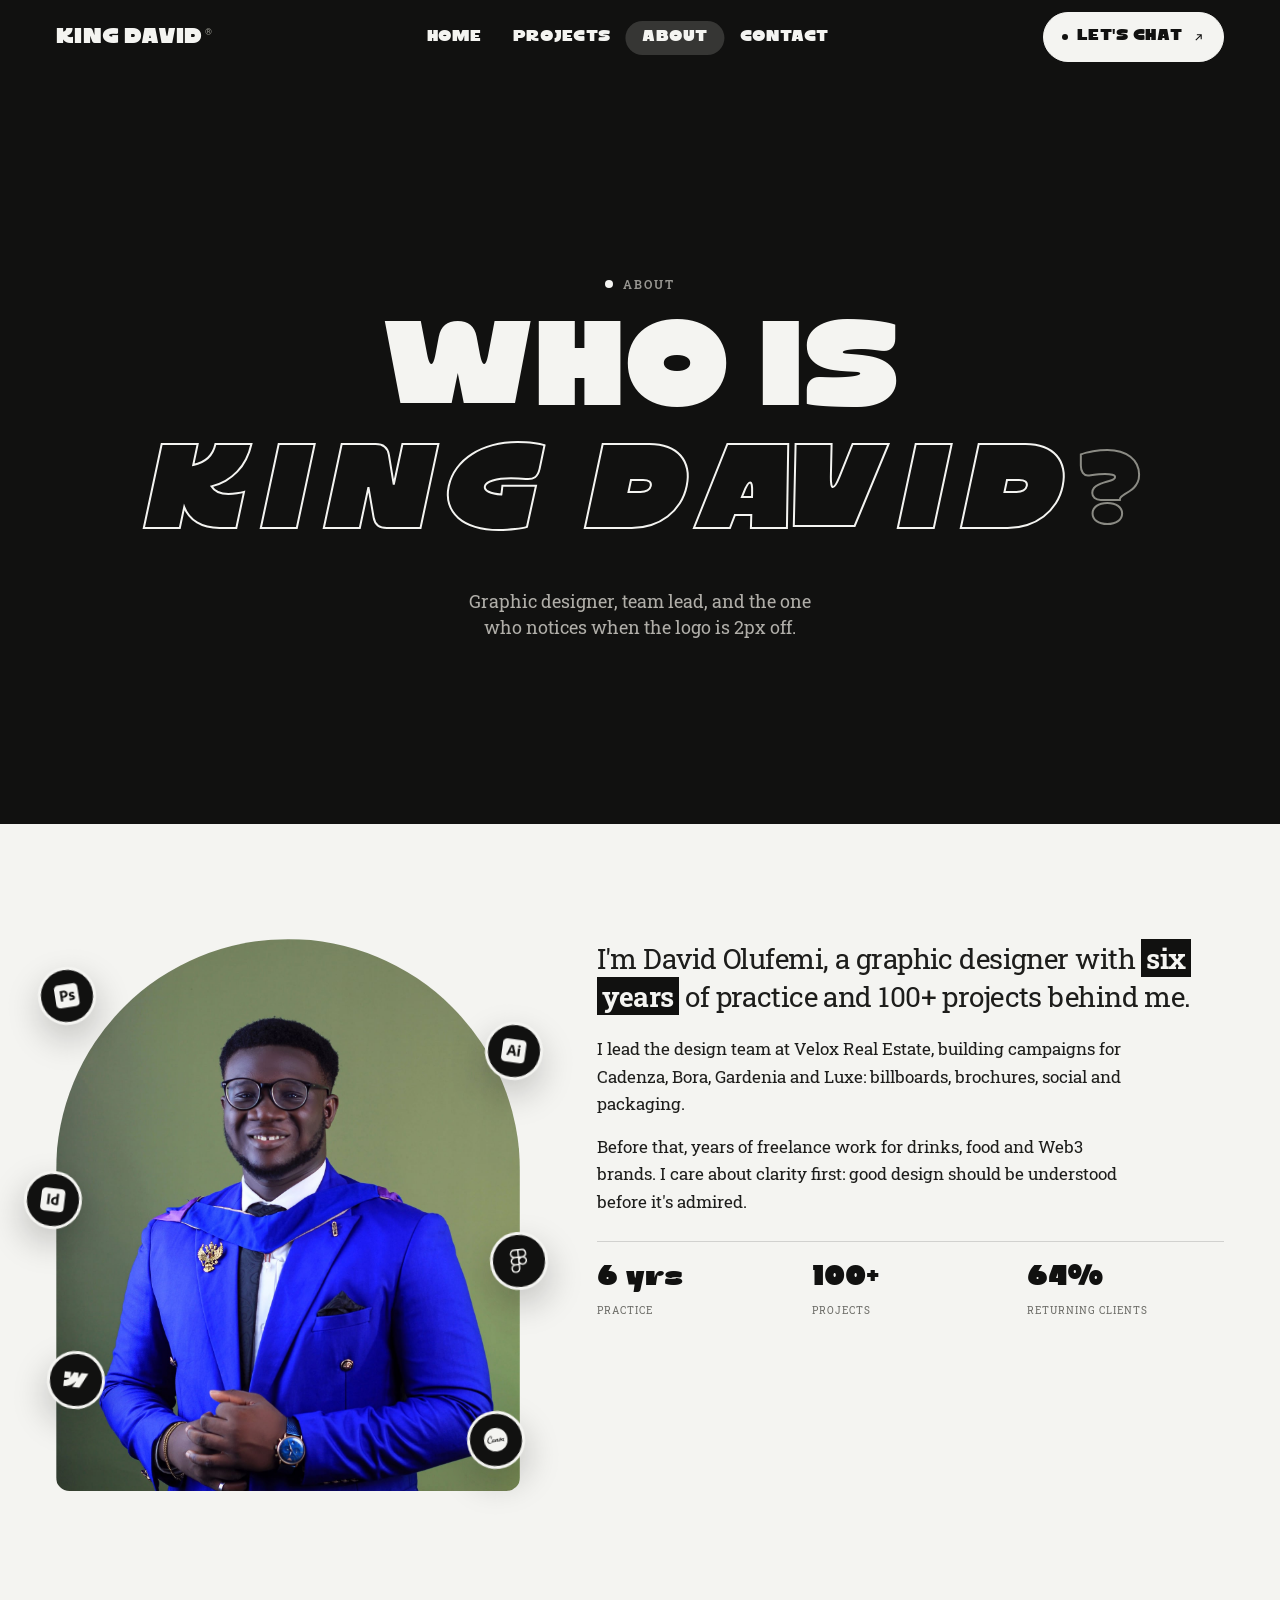
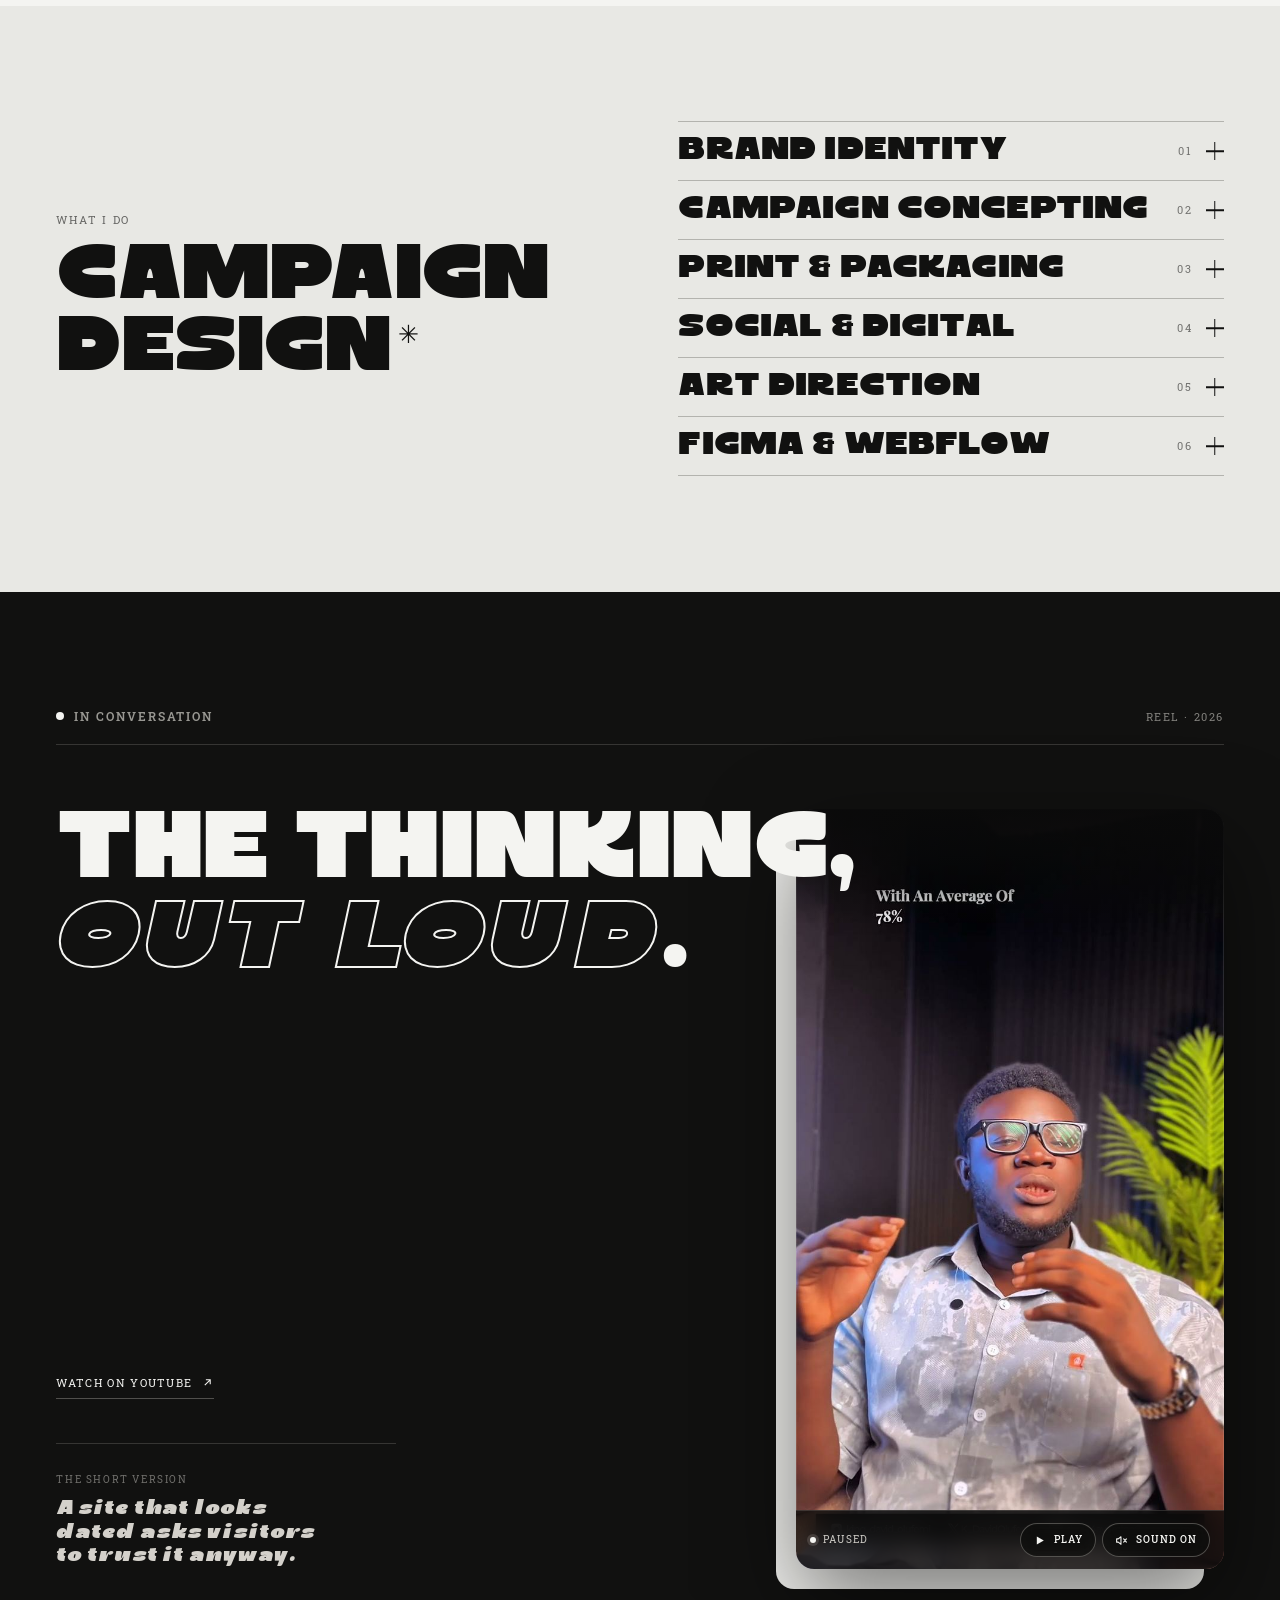
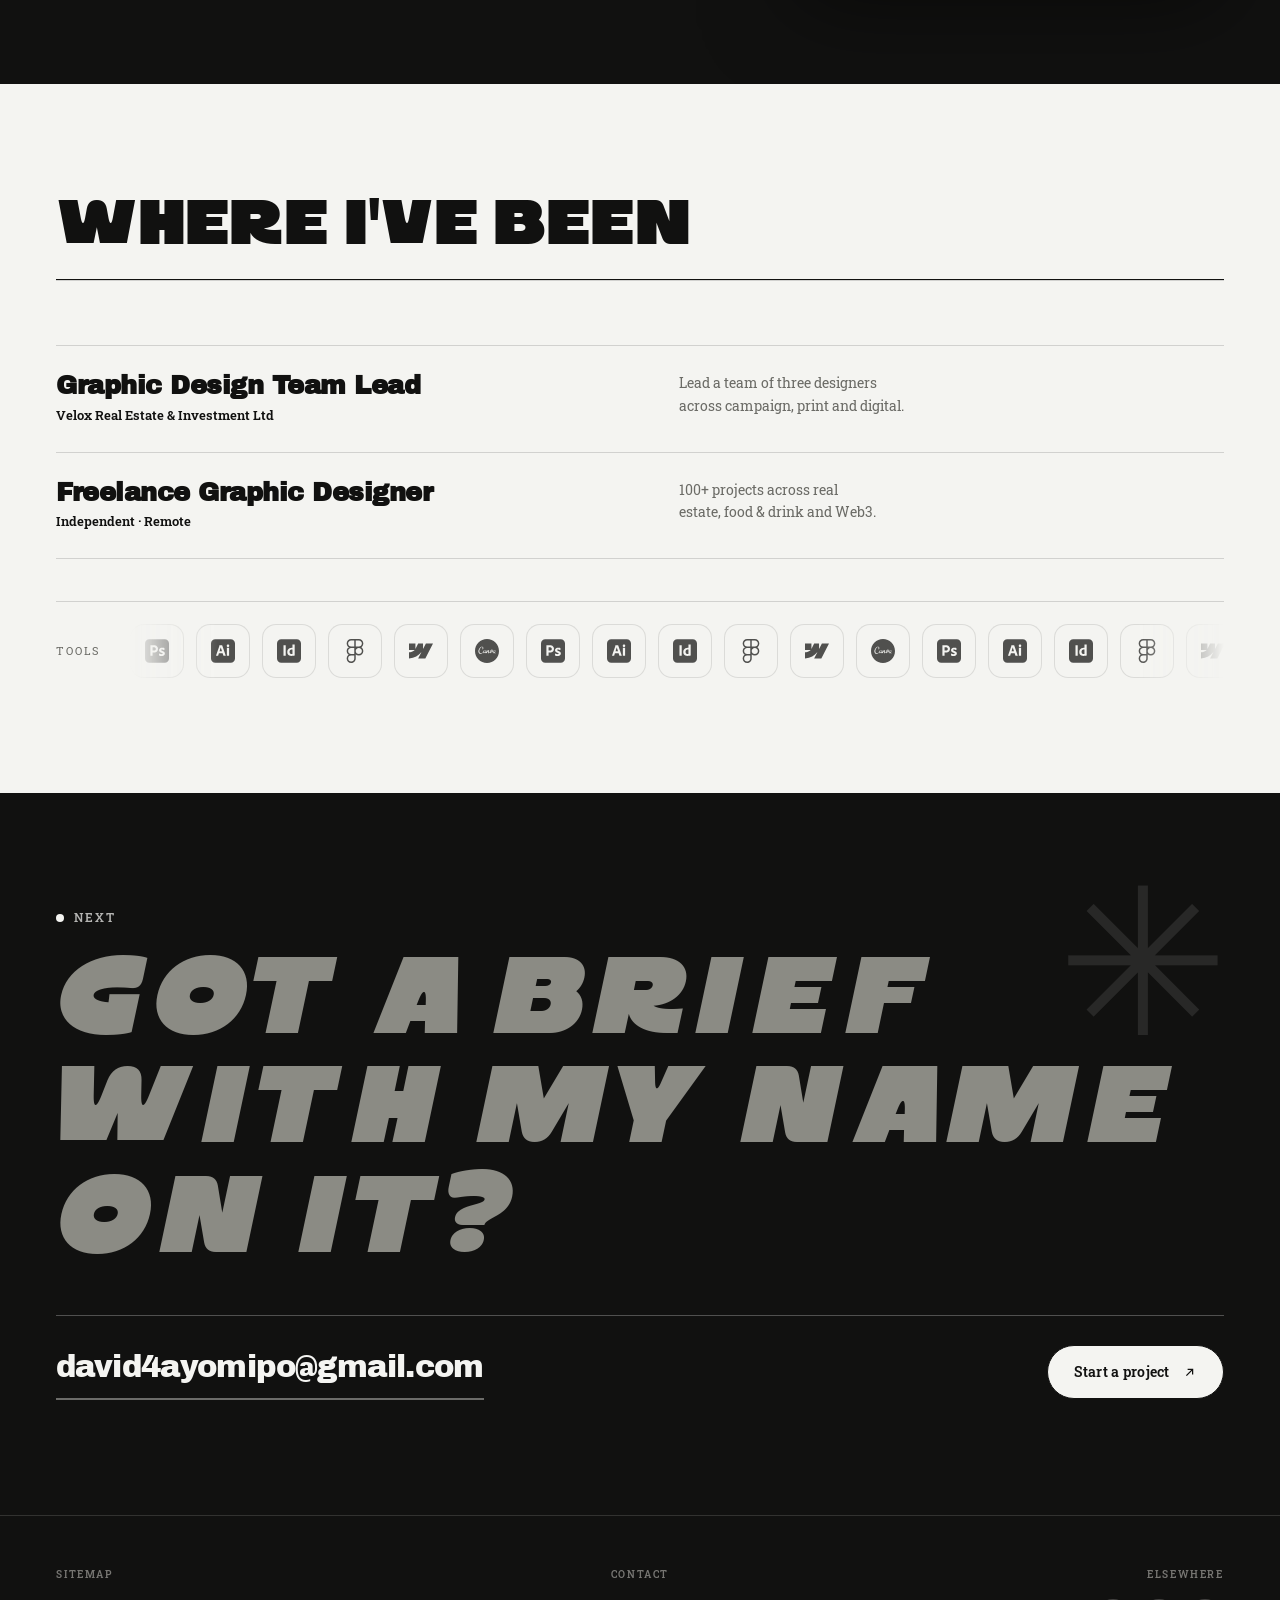
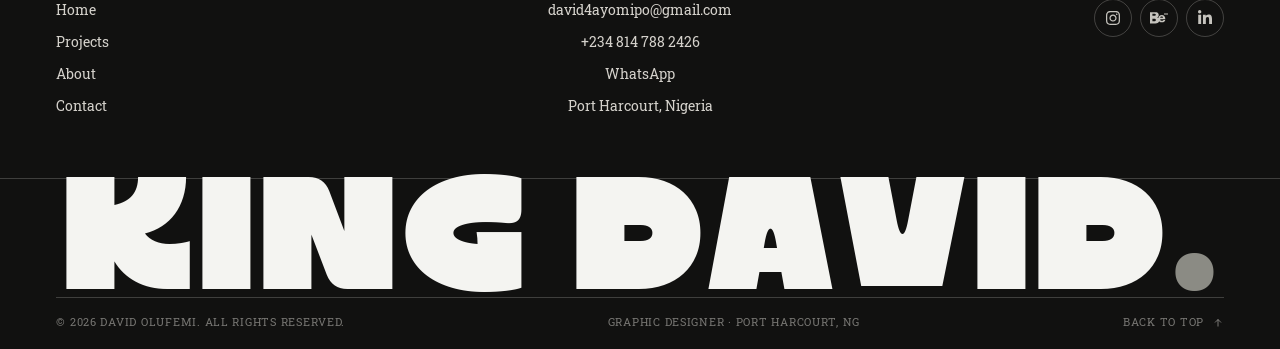
==== commit effff0df: "Rebuild About reel as an editorial spread" ====
--- a/about.html
+++ b/about.html
@@ -226,18 +226,22 @@
     </div>
     <div class="reel__grid">
       <div class="reel__intro">
-        <h2 class="reel__title reveal" id="reel-title" data-delay="1">The thinking,<br><em>out loud</em>.</h2>
-        <p class="reel__copy reveal" data-delay="2">
-          A short clip on how I work, from the first reference to the final file.
-        </p>
-        <a class="reel__link reveal" data-delay="3" href="https://www.youtube.com/shorts/g4saDDz_Qaw" target="_blank" rel="noopener noreferrer">
-          Watch on YouTube
-          <svg viewBox="0 0 24 24" fill="none" stroke="currentColor" stroke-width="2" aria-hidden="true"><path d="M7 17 17 7M9 7h8v8"/></svg>
-        </a>
-        <figure class="reel__quote reveal" data-delay="3">
-          <figcaption>The short version</figcaption>
-          <blockquote>A site that looks dated asks visitors to trust it anyway.</blockquote>
-        </figure>
+        <div class="reel__top">
+          <h2 class="reel__title reveal" id="reel-title" data-delay="1"><span>The thinking,</span><br><span><em>out loud</em>.</span></h2>
+          <p class="reel__copy reveal" data-delay="2">
+            A short clip on how I work, from the first reference to the final file.
+          </p>
+        </div>
+        <div class="reel__body">
+          <a class="reel__link reveal" data-delay="3" href="https://www.youtube.com/shorts/g4saDDz_Qaw" target="_blank" rel="noopener noreferrer">
+            Watch on YouTube
+            <svg viewBox="0 0 24 24" fill="none" stroke="currentColor" stroke-width="2" aria-hidden="true"><path d="M7 17 17 7M9 7h8v8"/></svg>
+          </a>
+          <figure class="reel__quote reveal" data-delay="3">
+            <figcaption>The short version</figcaption>
+            <blockquote>A site that looks dated asks visitors to trust it anyway.</blockquote>
+          </figure>
+        </div>
       </div>
       <figure class="reel__stage reveal" data-delay="1">
         <div class="reel__frame" data-reel-frame>
--- a/styles.css
+++ b/styles.css
@@ -2305,18 +2305,30 @@
 }
 .reel__grid {
   display: grid;
-  grid-template-columns: minmax(0, 1fr) minmax(0, 0.72fr);
-  gap: clamp(40px, 7vw, 120px);
-  align-items: center;
+  grid-template-columns: minmax(0, 1fr) clamp(340px, 31vw, 480px);
+  gap: clamp(24px, 3vw, 48px);
+  align-items: stretch;
+}
+.reel__intro {
+  position: relative;
+  z-index: 2;
+  display: flex;
+  flex-direction: column;
+  justify-content: space-between;
+  gap: clamp(36px, 5vw, 72px);
 }
 .reel__title {
   font-family: var(--display);
   font-weight: 400;
-  font-size: clamp(42px, 6.2vw, 96px);
+  font-size: clamp(44px, 7.4vw, 132px);
   line-height: 0.95;
   letter-spacing: -0.015em;
   text-transform: uppercase;
-  margin: 18px 0 0;
+  margin: 0;
+}
+.reel__title span {
+  display: inline-block;
+  white-space: nowrap;
 }
 .reel__title em {
   font-family: var(--display);
@@ -2373,9 +2385,32 @@
 .reel__link:hover svg { transform: translate(2px, -2px); }
 .reel__link:focus-visible { outline: 2px solid var(--paper); outline-offset: 4px; }
 .reel__stage {
-  width: min(100%, clamp(300px, 27vw, 420px));
+  width: calc(100% + clamp(16px, 2.4vw, 32px));
   justify-self: end;
+  align-self: start;
   margin: 0;
+  position: relative;
+  z-index: 1;
+}
+.reel__stage::before {
+  content: "";
+  position: absolute;
+  inset: 20px 20px -20px -20px;
+  z-index: -1;
+  border-radius: var(--radius);
+  background: var(--paper);
+}
+.reel__stage::after {
+  content: "";
+  position: absolute;
+  top: 0;
+  left: 0;
+  right: 0;
+  height: clamp(110px, 9vw, 160px);
+  z-index: 2;
+  border-radius: var(--radius) var(--radius) 0 0;
+  background: linear-gradient(180deg, rgba(10, 10, 10, 0.97), rgba(10, 10, 10, 0.7) 40%, transparent);
+  pointer-events: none;
 }
 .reel__frame {
   position: relative;
@@ -3170,8 +3205,10 @@
   .header-cta { padding: 10px 14px; font-size: 13px; }
   .footer__cols { gap: clamp(24px, 5vw, 48px); }
 
-  .reel__grid { grid-template-columns: 1fr; gap: 40px; }
-  .reel__stage { justify-self: center; width: min(100%, 360px); }
+  .reel__grid { grid-template-columns: 1fr; gap: 40px; align-items: start; }
+  .reel__intro { display: block; }
+  .reel__title { font-size: clamp(34px, 10.8vw, 64px); }
+  .reel__stage { justify-self: center; width: min(100%, 360px); margin-left: 0; }
 
   .hero__words { margin: clamp(22px, 5vh, 48px) 0; }
 
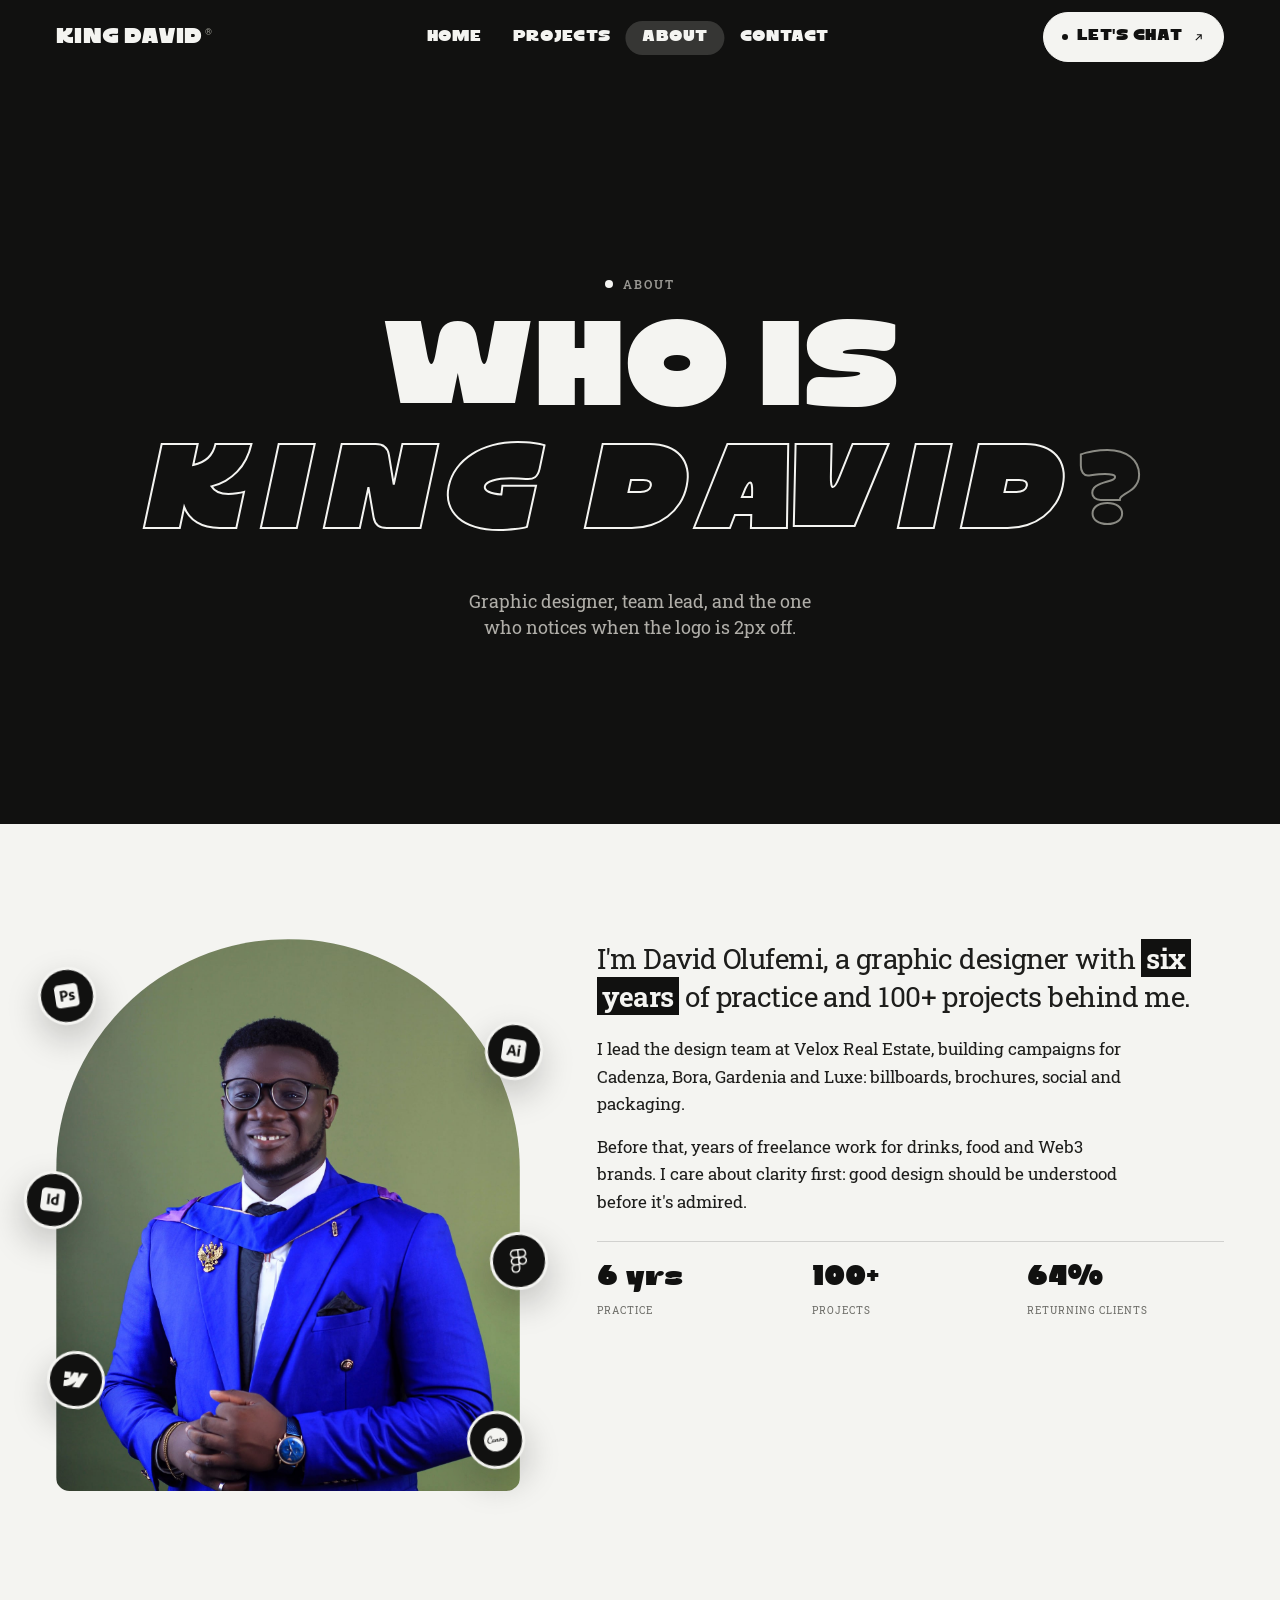
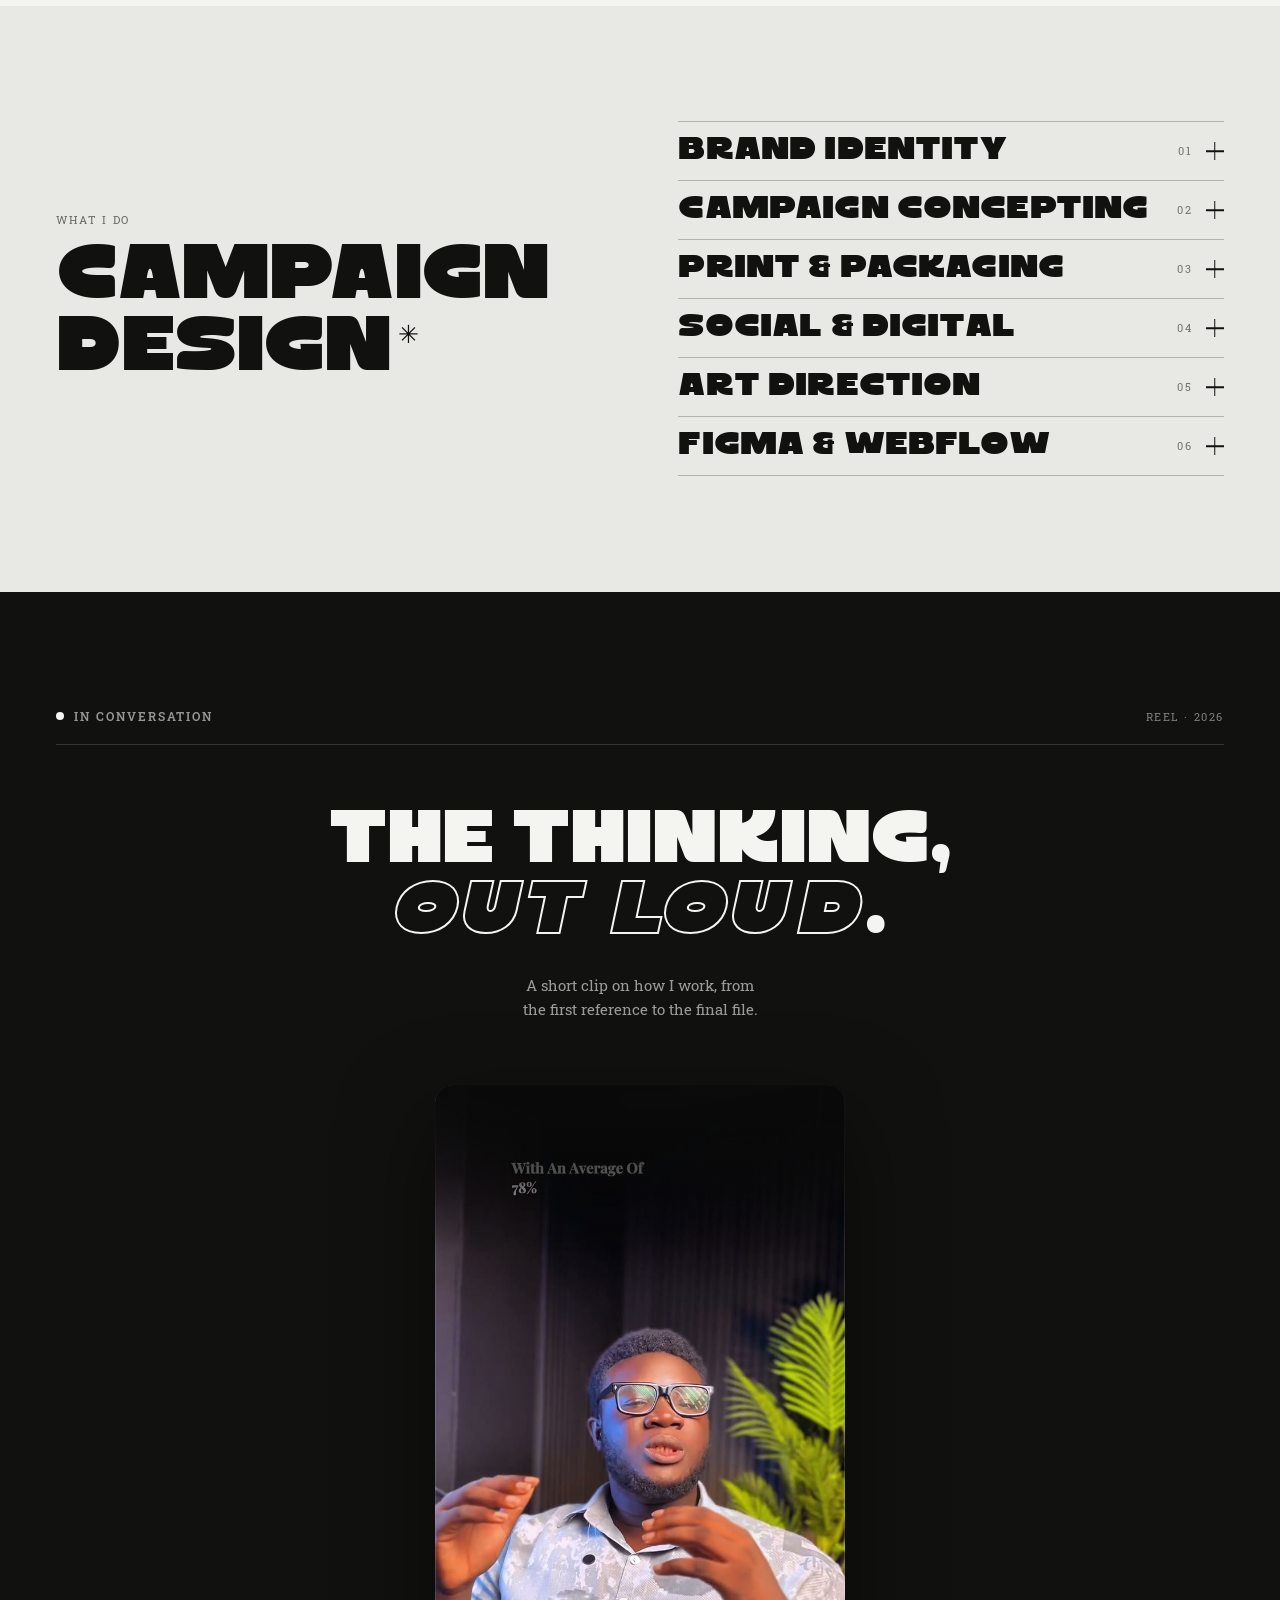
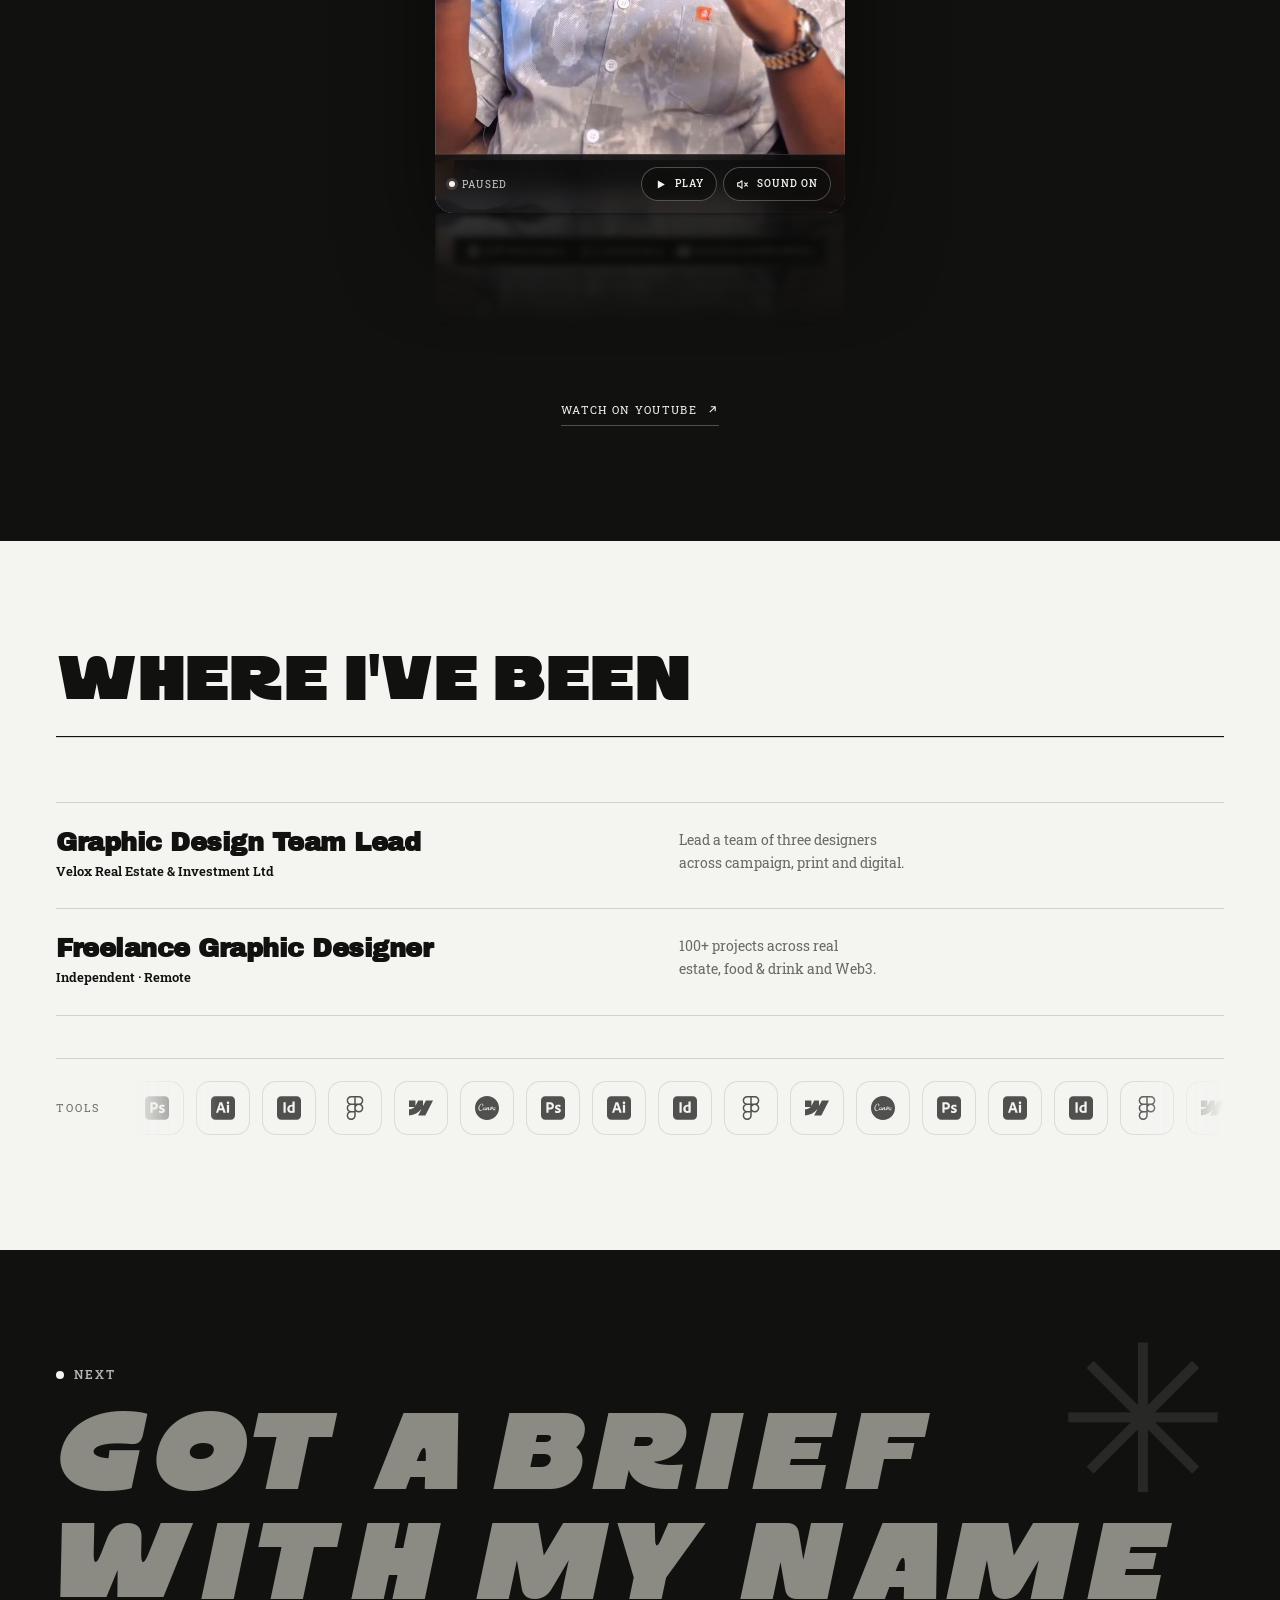
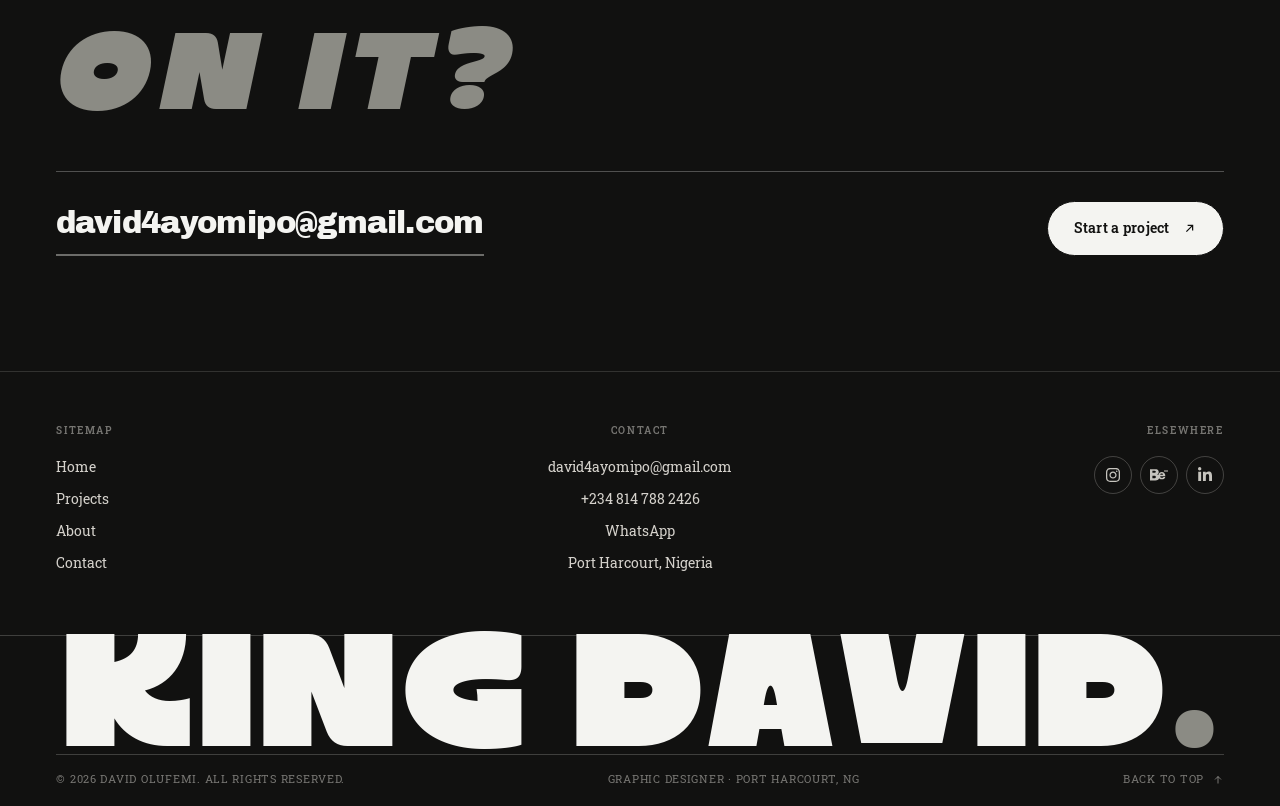
==== commit 8f73beea: "Rebuild About reel as a centered cinema band" ====
--- a/about.html
+++ b/about.html
@@ -224,25 +224,11 @@
       <p class="kicker">In conversation</p>
       <p class="reel__meta">Reel · 2026</p>
     </div>
-    <div class="reel__grid">
-      <div class="reel__intro">
-        <div class="reel__top">
-          <h2 class="reel__title reveal" id="reel-title" data-delay="1"><span>The thinking,</span><br><span><em>out loud</em>.</span></h2>
-          <p class="reel__copy reveal" data-delay="2">
-            A short clip on how I work, from the first reference to the final file.
-          </p>
-        </div>
-        <div class="reel__body">
-          <a class="reel__link reveal" data-delay="3" href="https://www.youtube.com/shorts/g4saDDz_Qaw" target="_blank" rel="noopener noreferrer">
-            Watch on YouTube
-            <svg viewBox="0 0 24 24" fill="none" stroke="currentColor" stroke-width="2" aria-hidden="true"><path d="M7 17 17 7M9 7h8v8"/></svg>
-          </a>
-          <figure class="reel__quote reveal" data-delay="3">
-            <figcaption>The short version</figcaption>
-            <blockquote>A site that looks dated asks visitors to trust it anyway.</blockquote>
-          </figure>
-        </div>
-      </div>
+    <div class="reel__band">
+      <h2 class="reel__title reveal" id="reel-title" data-delay="1"><span>The thinking,</span><br><span><em>out loud</em>.</span></h2>
+      <p class="reel__copy reveal" data-delay="2">
+        A short clip on how I work, from the first reference to the final file.
+      </p>
       <figure class="reel__stage reveal" data-delay="1">
         <div class="reel__frame" data-reel-frame>
           <iframe
@@ -274,7 +260,12 @@
             </div>
           </div>
         </div>
+        <div class="reel__reflection" aria-hidden="true"><span></span></div>
       </figure>
+      <a class="reel__link reveal" data-delay="2" href="https://www.youtube.com/shorts/g4saDDz_Qaw" target="_blank" rel="noopener noreferrer">
+        Watch on YouTube
+        <svg viewBox="0 0 24 24" fill="none" stroke="currentColor" stroke-width="2" aria-hidden="true"><path d="M7 17 17 7M9 7h8v8"/></svg>
+      </a>
     </div>
   </section>
 
--- a/styles.css
+++ b/styles.css
@@ -2303,28 +2303,21 @@
   color: rgba(244, 241, 234, 0.5);
   white-space: nowrap;
 }
-.reel__grid {
-  display: grid;
-  grid-template-columns: minmax(0, 1fr) clamp(340px, 31vw, 480px);
-  gap: clamp(24px, 3vw, 48px);
-  align-items: stretch;
-}
-.reel__intro {
-  position: relative;
-  z-index: 2;
+.reel__band {
   display: flex;
   flex-direction: column;
-  justify-content: space-between;
-  gap: clamp(36px, 5vw, 72px);
+  align-items: center;
+  text-align: center;
 }
 .reel__title {
   font-family: var(--display);
   font-weight: 400;
-  font-size: clamp(44px, 7.4vw, 132px);
+  font-size: clamp(40px, 5.8vw, 88px);
   line-height: 0.95;
   letter-spacing: -0.015em;
   text-transform: uppercase;
   margin: 0;
+  text-wrap: balance;
 }
 .reel__title span {
   display: inline-block;
@@ -2338,40 +2331,18 @@
   -webkit-text-stroke: 2px var(--paper);
 }
 .reel__copy {
-  margin-top: clamp(18px, 2.2vw, 26px);
-  max-width: 38ch;
+  margin-top: clamp(16px, 2vw, 24px);
+  max-width: 46ch;
   font-size: clamp(14px, 1.15vw, 16px);
   line-height: 1.6;
   color: rgba(244, 241, 234, 0.62);
   text-wrap: balance;
 }
-.reel__quote {
-  margin: clamp(30px, 3.6vw, 44px) 0 0;
-  padding-top: clamp(20px, 2.4vw, 28px);
-  border-top: 1px solid rgba(244, 241, 234, 0.16);
-  max-width: 34ch;
-}
-.reel__quote figcaption {
-  font-size: 10px;
-  letter-spacing: 0.16em;
-  text-transform: uppercase;
-  color: rgba(244, 241, 234, 0.42);
-  margin-bottom: 10px;
-}
-.reel__quote blockquote {
-  font-family: var(--display);
-  font-style: italic;
-  font-size: clamp(18px, 1.55vw, 23px);
-  line-height: 1.2;
-  letter-spacing: -0.005em;
-  color: rgba(244, 241, 234, 0.86);
-  text-wrap: balance;
-}
 .reel__link {
   display: inline-flex;
   align-items: center;
   gap: 9px;
-  margin-top: clamp(24px, 3vw, 36px);
+  margin-top: clamp(22px, 2.8vw, 34px);
   padding-bottom: 6px;
   border-bottom: 1px solid rgba(244, 241, 234, 0.28);
   font-size: 11px;
@@ -2385,32 +2356,30 @@
 .reel__link:hover svg { transform: translate(2px, -2px); }
 .reel__link:focus-visible { outline: 2px solid var(--paper); outline-offset: 4px; }
 .reel__stage {
-  width: calc(100% + clamp(16px, 2.4vw, 32px));
-  justify-self: end;
-  align-self: start;
-  margin: 0;
   position: relative;
-  z-index: 1;
-}
-.reel__stage::before {
-  content: "";
-  position: absolute;
-  inset: 20px 20px -20px -20px;
-  z-index: -1;
-  border-radius: var(--radius);
-  background: var(--paper);
-}
-.reel__stage::after {
-  content: "";
-  position: absolute;
-  top: 0;
+  width: clamp(340px, 32vw, 480px);
+  max-width: 100%;
+  margin: clamp(36px, 5vw, 64px) auto 0;
+  padding-bottom: clamp(96px, 12vw, 156px);
+}
+.reel__reflection {
+  position: absolute;
   left: 0;
   right: 0;
-  height: clamp(110px, 9vw, 160px);
-  z-index: 2;
-  border-radius: var(--radius) var(--radius) 0 0;
-  background: linear-gradient(180deg, rgba(10, 10, 10, 0.97), rgba(10, 10, 10, 0.7) 40%, transparent);
+  bottom: 0;
+  height: clamp(96px, 12vw, 156px);
+  overflow: hidden;
   pointer-events: none;
+  -webkit-mask-image: linear-gradient(180deg, rgba(0, 0, 0, 0.32), transparent 74%);
+  mask-image: linear-gradient(180deg, rgba(0, 0, 0, 0.32), transparent 74%);
+}
+.reel__reflection span {
+  position: absolute;
+  inset: 0;
+  background: url("assets/img/reel-poster.jpg") center bottom / cover no-repeat;
+  transform: scaleY(-1);
+  filter: blur(3px) saturate(0.4);
+  opacity: 0.55;
 }
 .reel__frame {
   position: relative;
@@ -2422,6 +2391,17 @@
   outline: 1px solid rgba(244, 241, 234, 0.12);
   outline-offset: -1px;
   box-shadow: 0 34px 90px rgba(0, 0, 0, 0.5);
+}
+.reel__frame::before {
+  content: "";
+  position: absolute;
+  inset: 0;
+  z-index: 3;
+  border-radius: inherit;
+  background:
+    radial-gradient(125% 90% at 50% 42%, transparent 54%, rgba(0, 0, 0, 0.44) 100%),
+    linear-gradient(180deg, rgba(10, 10, 10, 0.95), rgba(10, 10, 10, 0.7) 52%, transparent) top / 100% clamp(132px, 23%, 190px) no-repeat;
+  pointer-events: none;
 }
 .reel__frame::after {
   content: "";
@@ -3205,10 +3185,8 @@
   .header-cta { padding: 10px 14px; font-size: 13px; }
   .footer__cols { gap: clamp(24px, 5vw, 48px); }
 
-  .reel__grid { grid-template-columns: 1fr; gap: 40px; align-items: start; }
-  .reel__intro { display: block; }
-  .reel__title { font-size: clamp(34px, 10.8vw, 64px); }
-  .reel__stage { justify-self: center; width: min(100%, 360px); margin-left: 0; }
+  .reel__title { font-size: clamp(32px, 9vw, 60px); }
+  .reel__stage { width: min(100%, 420px); margin-left: auto; margin-right: auto; }
 
   .hero__words { margin: clamp(22px, 5vh, 48px) 0; }
 
@@ -3345,6 +3323,7 @@
   .cta__title { font-size: clamp(34px, 11vw, 56px); }
   .footer__socials { gap: 8px; }
 
+  .reel__title { font-size: clamp(30px, 9.8vw, 46px); }
   .reel__stage { width: min(100%, 340px); }
   .reel__overlay { padding: 10px 12px; }
   .reel__btn { height: 32px; padding: 0 10px; font-size: 9.5px; }
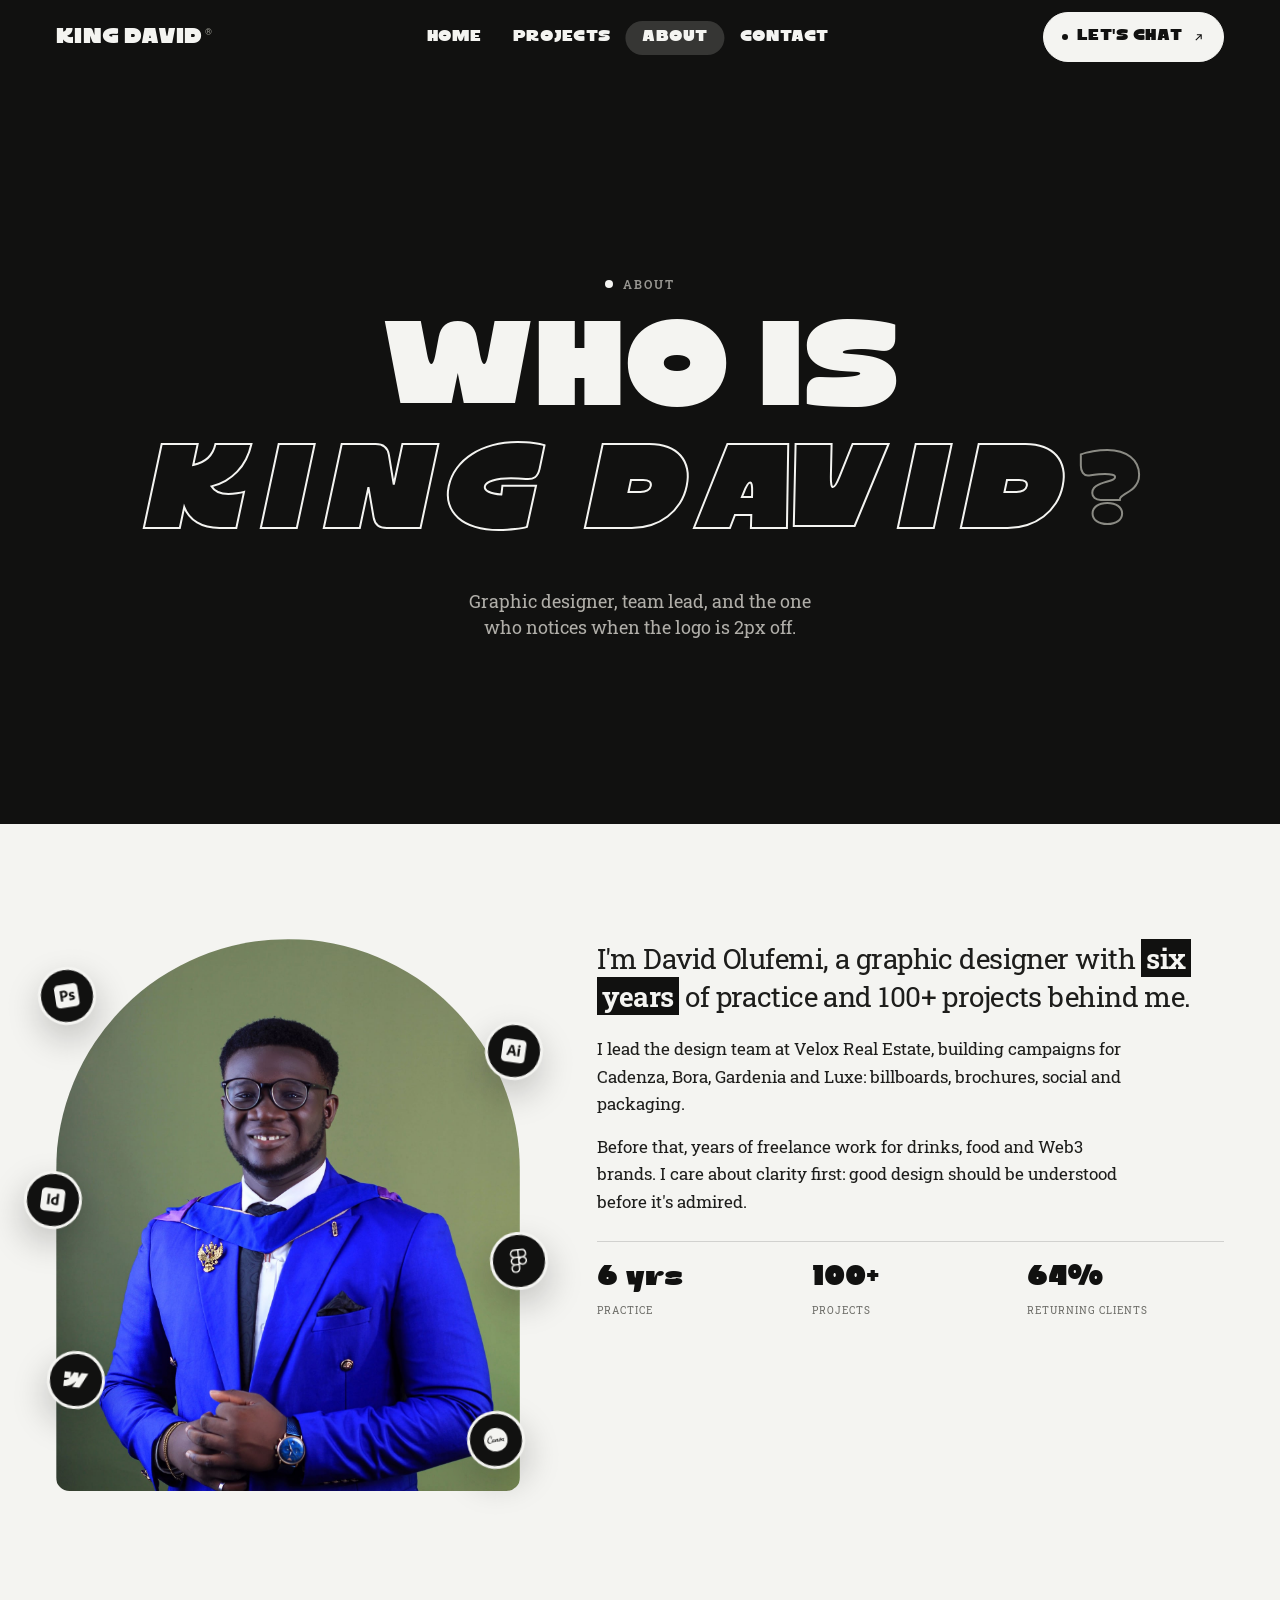
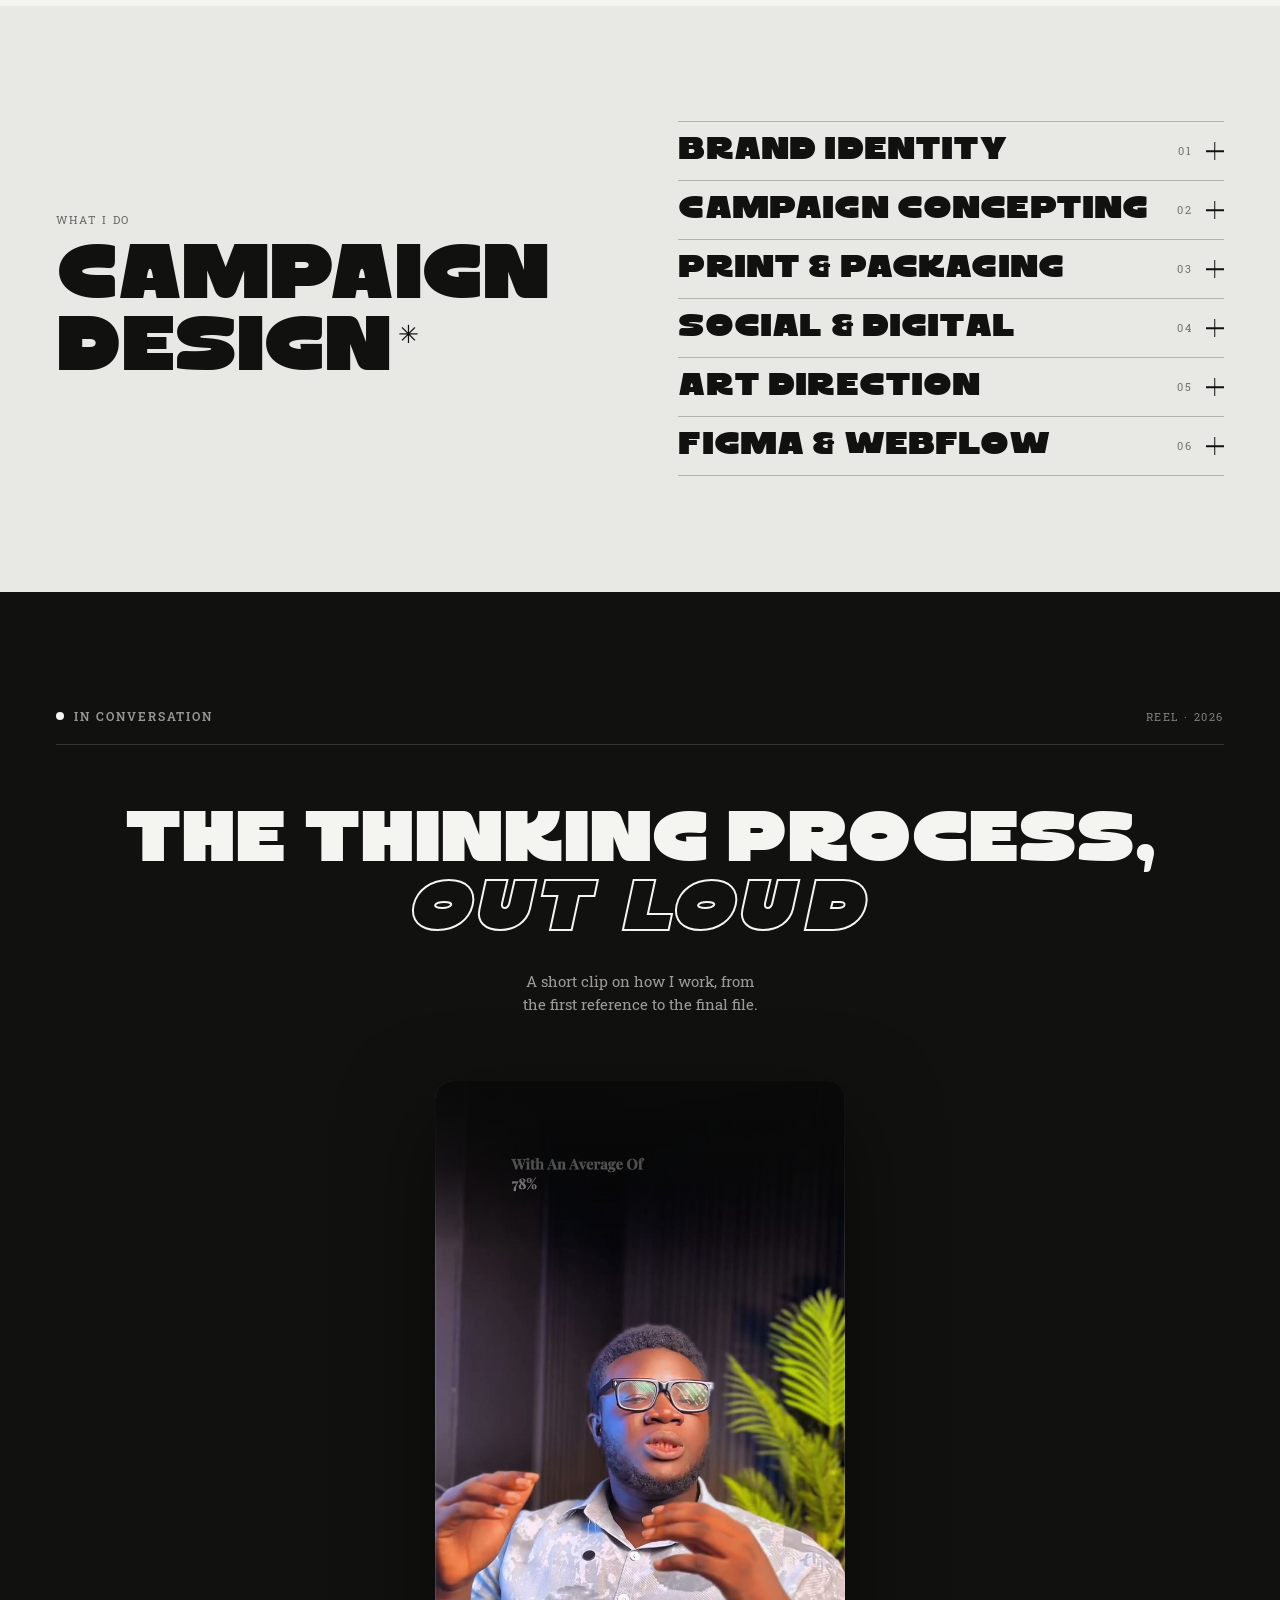
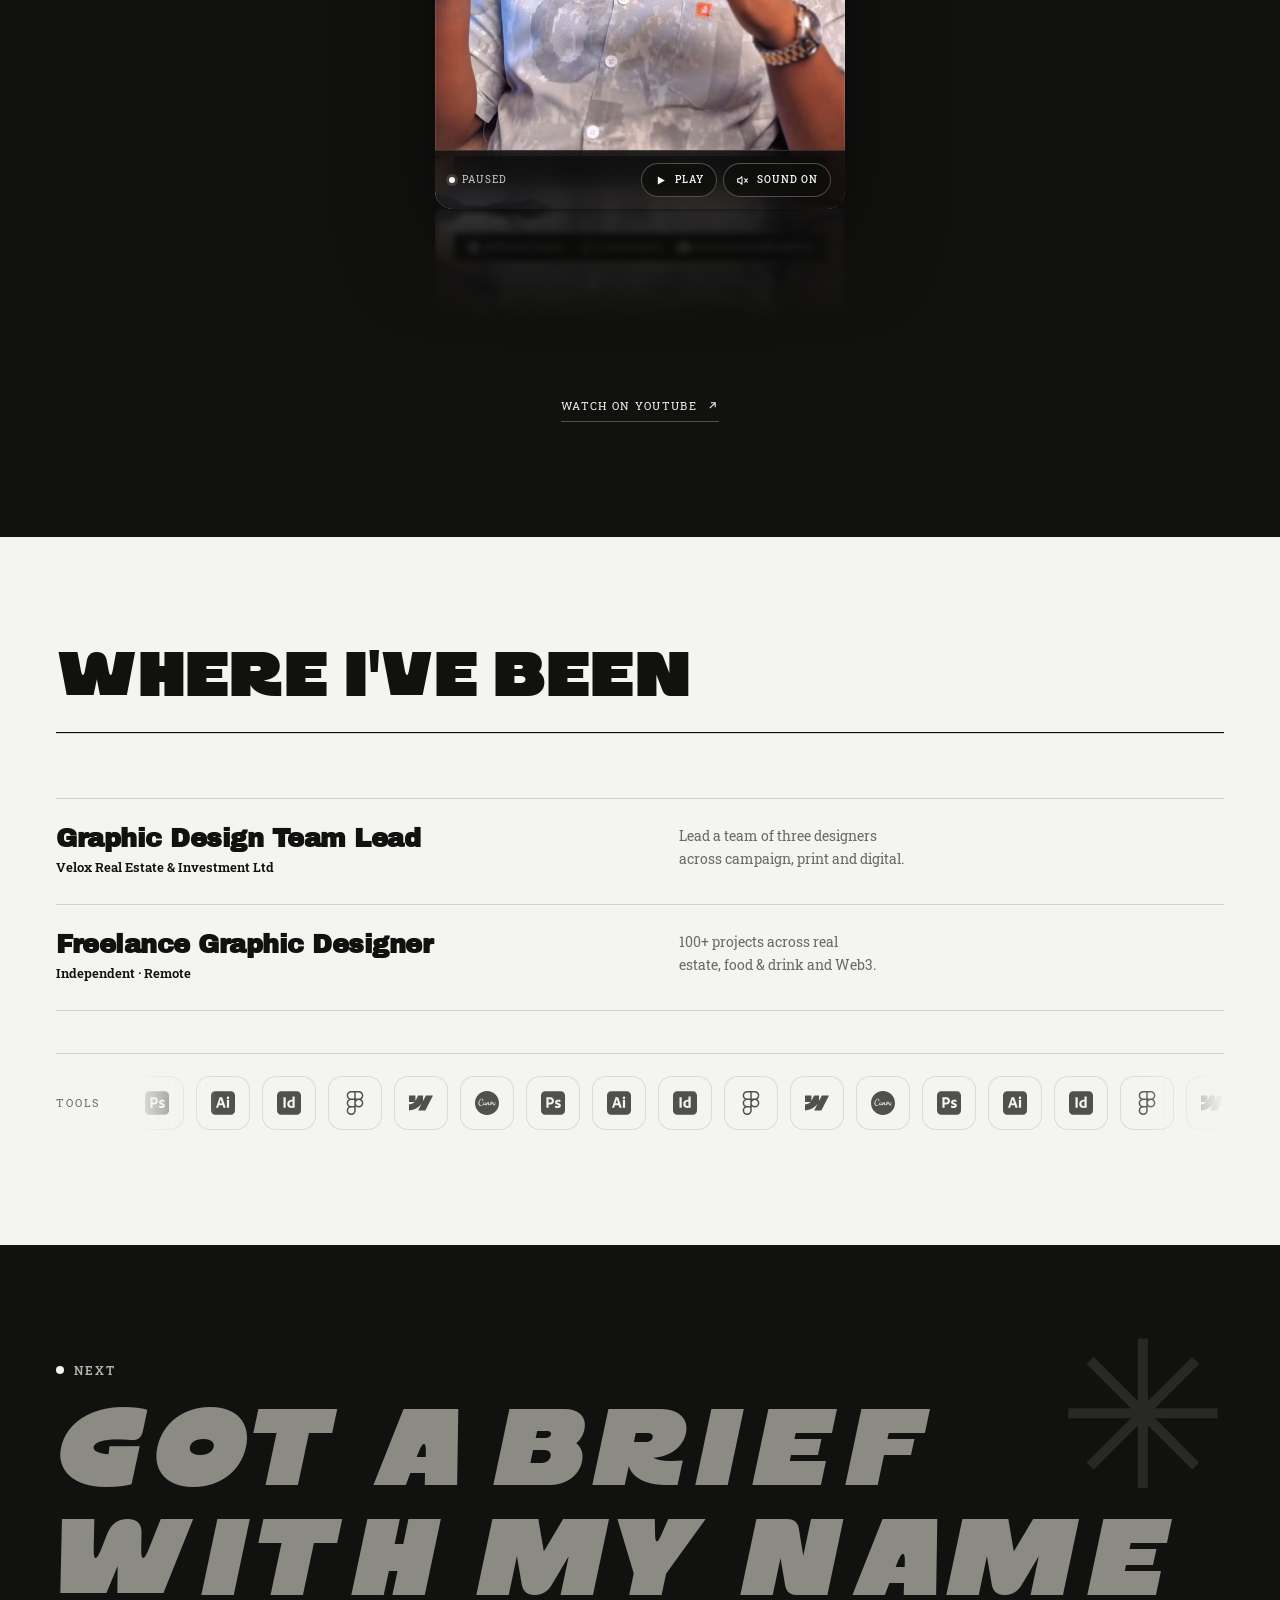
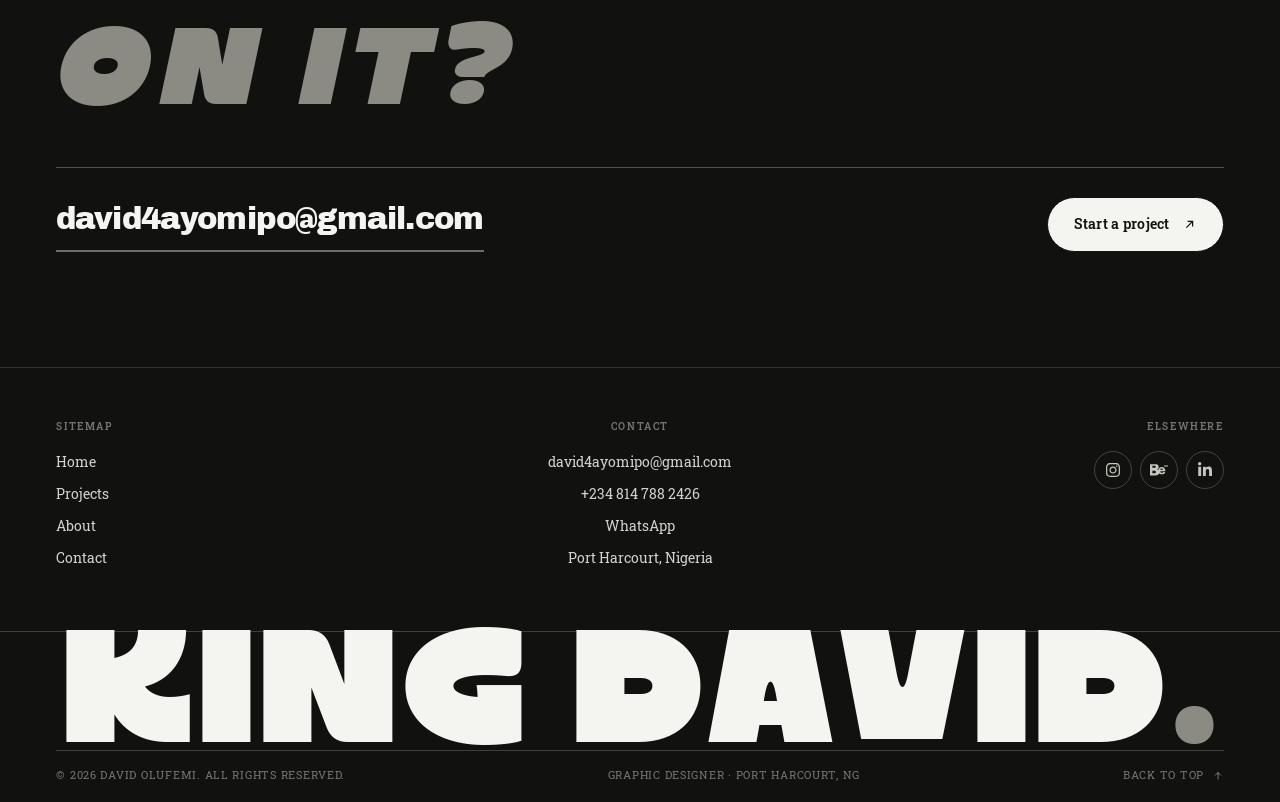
==== commit 8ca42b60: "Update About reel headline copy" ====
--- a/about.html
+++ b/about.html
@@ -225,7 +225,7 @@
       <p class="reel__meta">Reel · 2026</p>
     </div>
     <div class="reel__band">
-      <h2 class="reel__title reveal" id="reel-title" data-delay="1"><span>The thinking,</span><br><span><em>out loud</em>.</span></h2>
+      <h2 class="reel__title reveal" id="reel-title" data-delay="1"><span>The Thinking Process,</span><br><span><em>Out Loud</em></span></h2>
       <p class="reel__copy reveal" data-delay="2">
         A short clip on how I work, from the first reference to the final file.
       </p>
--- a/styles.css
+++ b/styles.css
@@ -2312,7 +2312,7 @@
 .reel__title {
   font-family: var(--display);
   font-weight: 400;
-  font-size: clamp(40px, 5.8vw, 88px);
+  font-size: clamp(32px, calc(5vw + 8px), 76px);
   line-height: 0.95;
   letter-spacing: -0.015em;
   text-transform: uppercase;
@@ -2321,7 +2321,7 @@
 }
 .reel__title span {
   display: inline-block;
-  white-space: nowrap;
+  max-width: 100%;
 }
 .reel__title em {
   font-family: var(--display);
@@ -3185,7 +3185,6 @@
   .header-cta { padding: 10px 14px; font-size: 13px; }
   .footer__cols { gap: clamp(24px, 5vw, 48px); }
 
-  .reel__title { font-size: clamp(32px, 9vw, 60px); }
   .reel__stage { width: min(100%, 420px); margin-left: auto; margin-right: auto; }
 
   .hero__words { margin: clamp(22px, 5vh, 48px) 0; }
@@ -3323,7 +3322,6 @@
   .cta__title { font-size: clamp(34px, 11vw, 56px); }
   .footer__socials { gap: 8px; }
 
-  .reel__title { font-size: clamp(30px, 9.8vw, 46px); }
   .reel__stage { width: min(100%, 340px); }
   .reel__overlay { padding: 10px 12px; }
   .reel__btn { height: 32px; padding: 0 10px; font-size: 9.5px; }
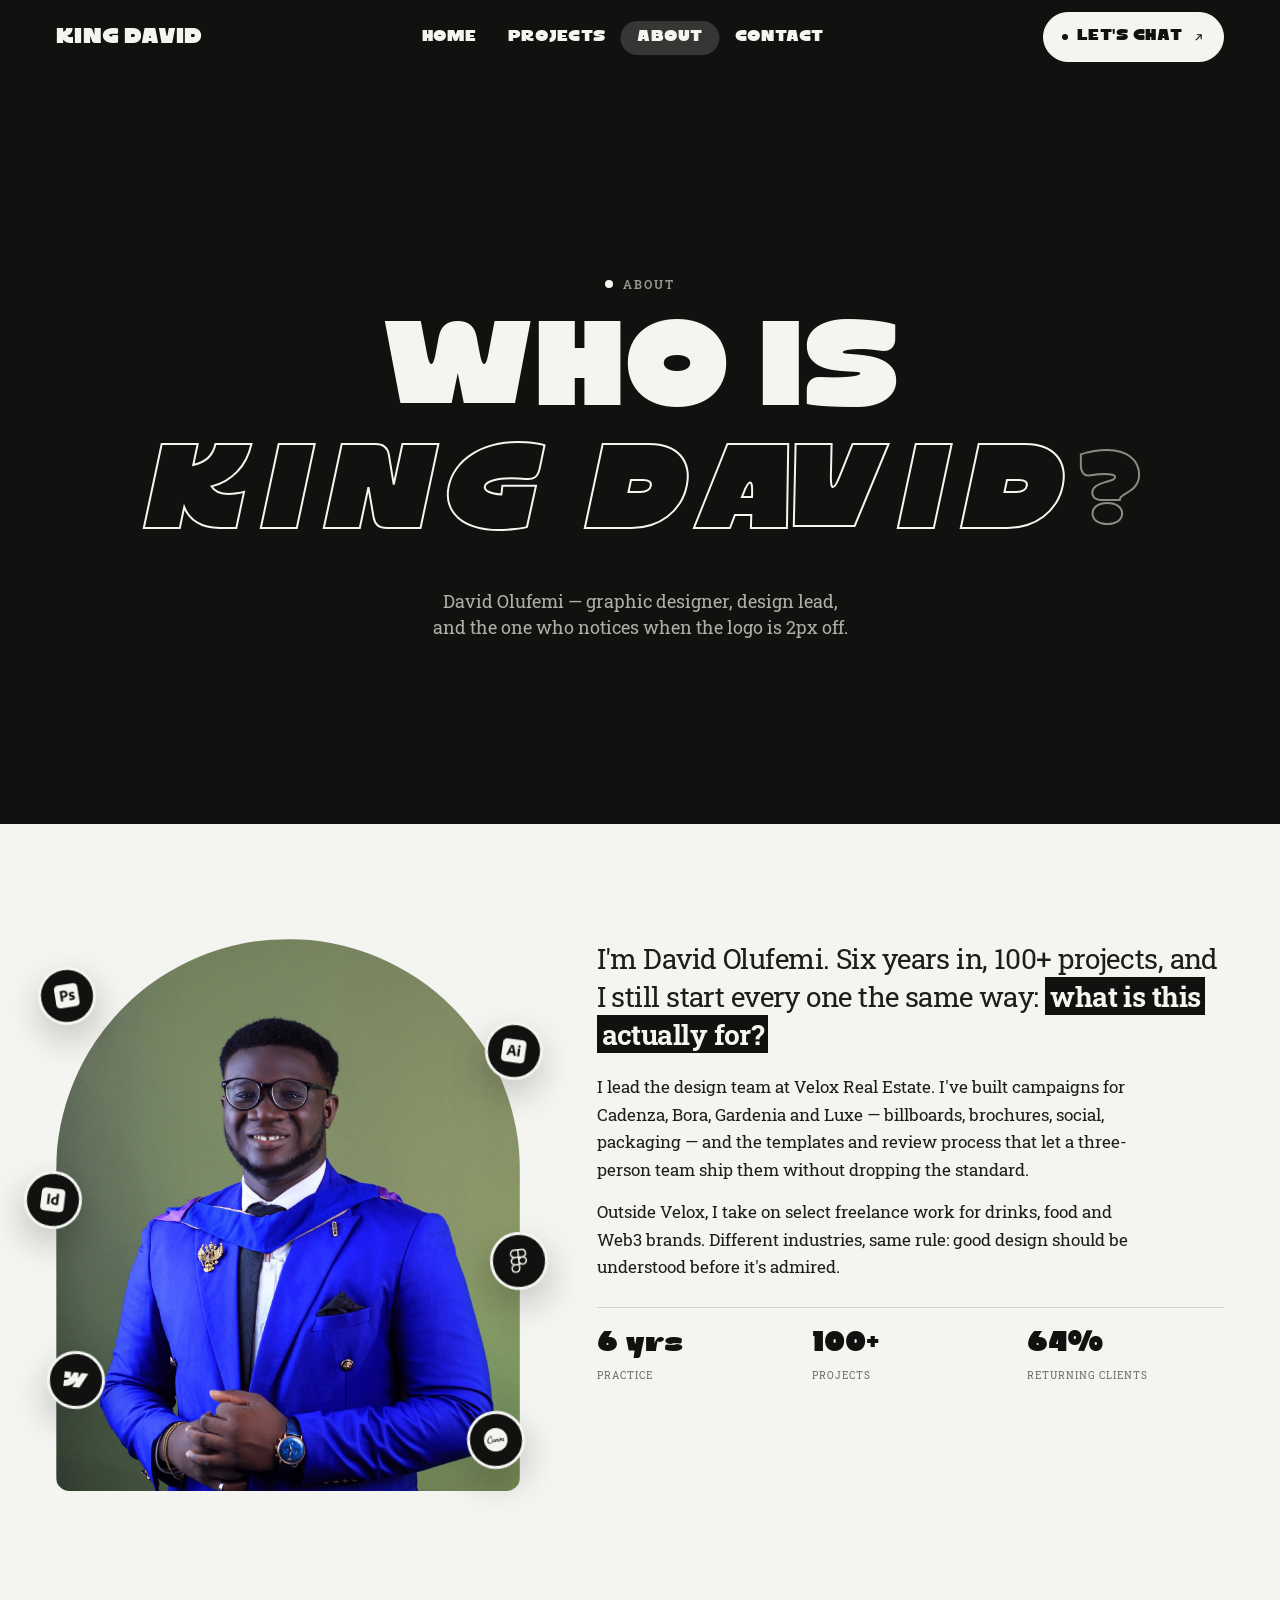
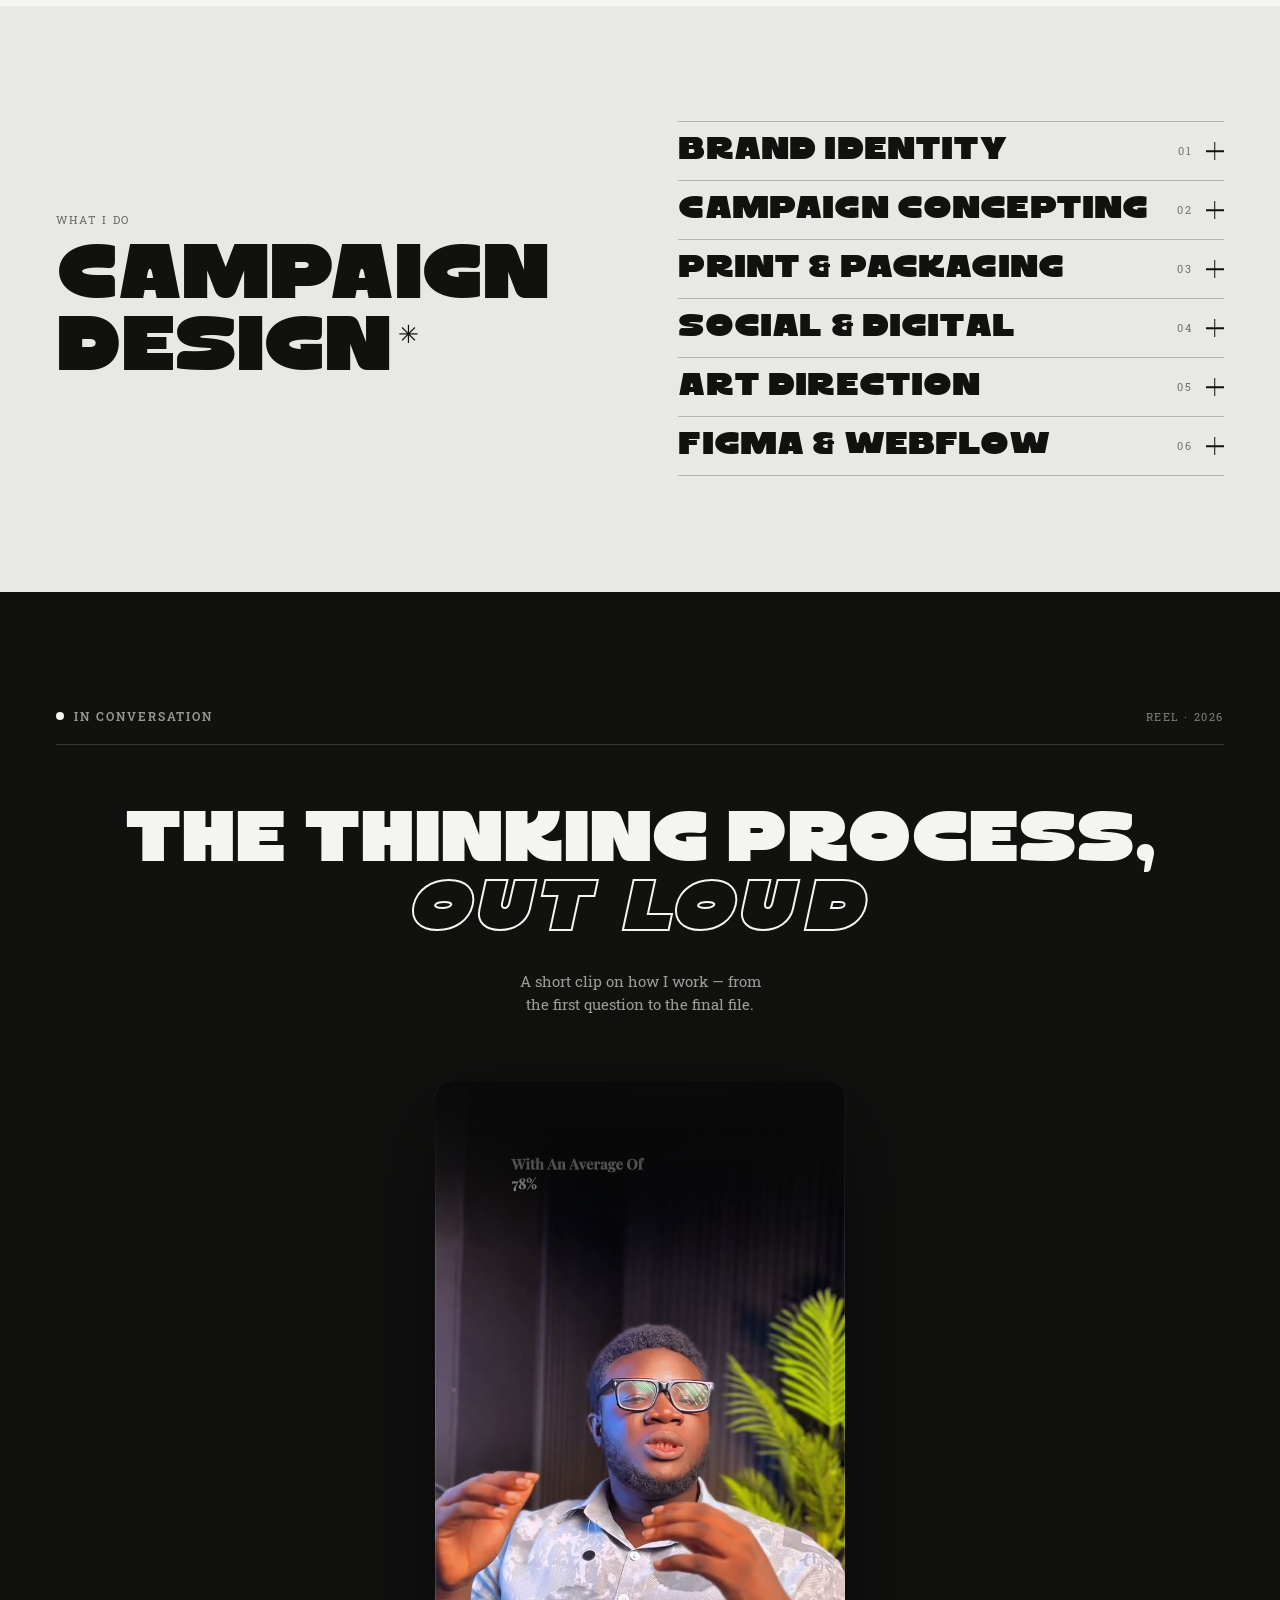
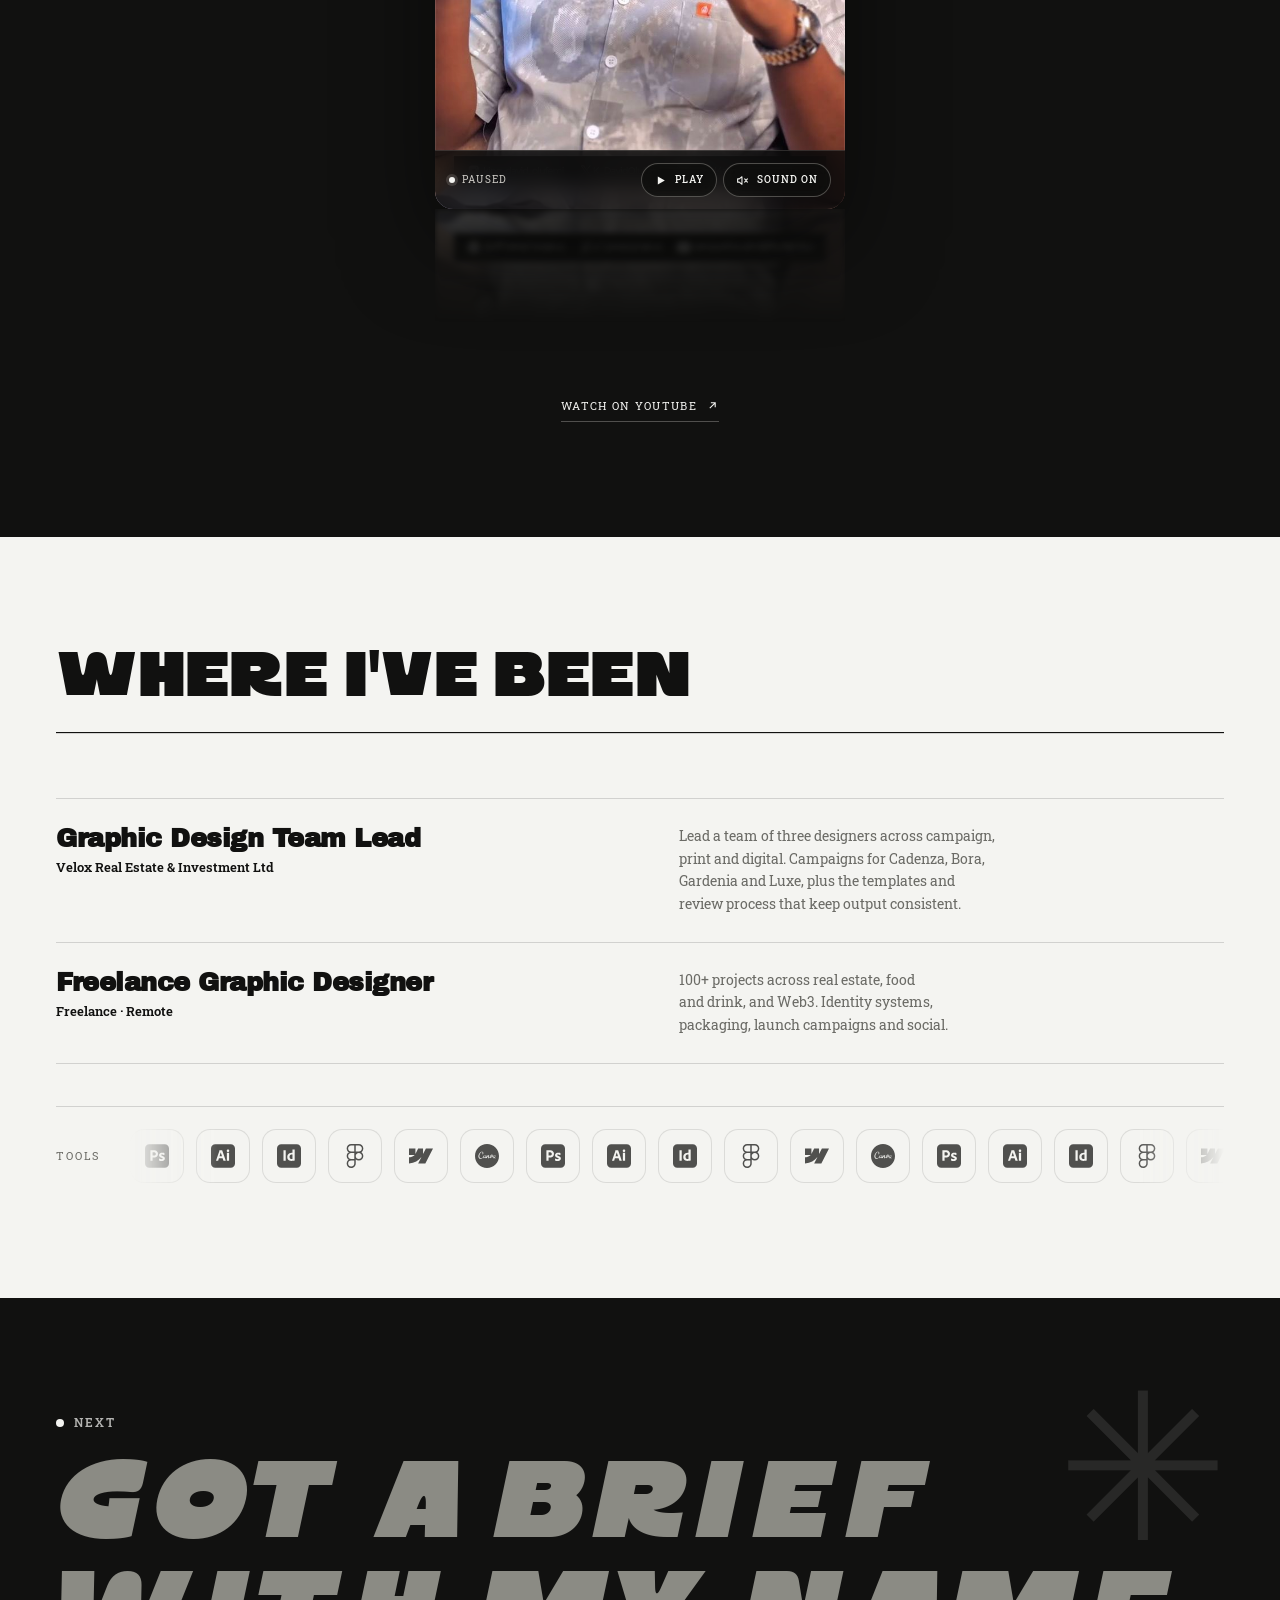
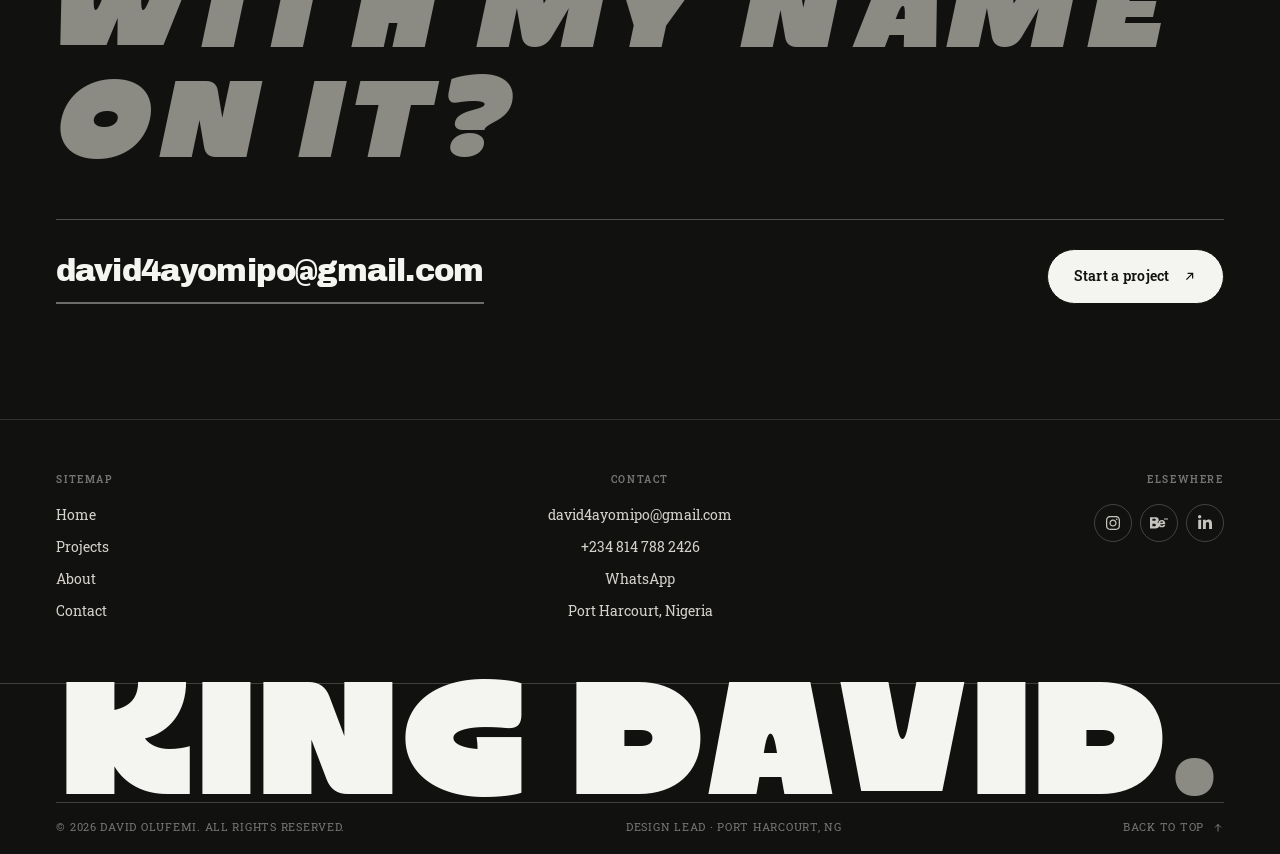
==== commit 21bd72c7: "Revamp site copy and add client testimonials" ====
--- a/about.html
+++ b/about.html
@@ -4,7 +4,7 @@
 <meta charset="utf-8">
 <meta name="viewport" content="width=device-width, initial-scale=1">
 <title>About · David Olufemi</title>
-<meta name="description" content="Meet David Olufemi: graphic designer, design team lead and details nerd in Port Harcourt, Nigeria. Six years, 100+ projects, 64% returning clients.">
+<meta name="description" content="David Olufemi is a graphic designer and design lead at Velox Real Estate. Six years, 100+ projects and 64% returning clients. Based in Port Harcourt, Nigeria.">
 <meta name="theme-color" content="#111110">
 <link rel="icon" href="assets/favicon.svg" type="image/svg+xml">
 <link rel="preconnect" href="https://fonts.googleapis.com">
@@ -32,7 +32,7 @@
 
 <header class="site-header" data-header>
   <a class="brand" href="index.html" aria-label="King David, home">
-    <span class="brand__name">King David</span><sup>®</sup>
+    <span class="brand__name">King David</span>
   </a>
   <nav class="nav-desktop" aria-label="Primary">
     <span class="nav-desktop__pill" aria-hidden="true"></span>
@@ -67,7 +67,7 @@
       <a href="tel:+2348147882426">+234 814 788 2426</a><br>
       <a href="https://wa.me/2348147882426" target="_blank" rel="noopener noreferrer">WhatsApp</a>
     </div>
-    <div>Open to remote work</div>
+    <div>Available for new projects</div>
   </div>
 </div>
 
@@ -78,7 +78,7 @@
       <p class="kicker">About</p>
       <h1 class="about-hero__title">Who is<br><span class="stroke">King David</span><span class="q">?</span></h1>
       <p class="about-hero__lede">
-        Graphic designer, team lead, and the one who notices when the logo is 2px off.
+        David Olufemi — graphic designer, design lead, and the one who notices when the logo is 2px off.
       </p>
     </div>
   </section>
@@ -99,16 +99,17 @@
       </div>
       <div class="about-bio__main reveal" data-delay="1">
         <p class="lead">
-          I'm David Olufemi, a graphic designer with <strong>six years</strong> of practice and
-          100+ projects behind me.
+          I'm David Olufemi. Six years in, 100+ projects, and I still start every one the
+          same way: <strong>what is this actually for?</strong>
         </p>
         <p>
-          I lead the design team at Velox Real Estate, building campaigns for Cadenza, Bora,
-          Gardenia and Luxe: billboards, brochures, social and packaging.
+          I lead the design team at Velox Real Estate. I've built campaigns for Cadenza, Bora,
+          Gardenia and Luxe — billboards, brochures, social, packaging — and the templates and
+          review process that let a three-person team ship them without dropping the standard.
         </p>
         <p>
-          Before that, years of freelance work for drinks, food and Web3 brands. I care about
-          clarity first: good design should be understood before it's admired.
+          Outside Velox, I take on select freelance work for drinks, food and Web3 brands.
+          Different industries, same rule: good design should be understood before it's admired.
         </p>
         <div class="about-facts">
           <div><b>6 yrs</b><span>Practice</span></div>
@@ -139,7 +140,7 @@
             </h3>
             <div class="acc__panel" id="skill-brand" aria-hidden="true">
               <div class="acc__panel-inner">
-                <p>Logo systems, colour, type and the rules that keep every touchpoint looking like the same brand.</p>
+                <p>Logo, colour, type and the rules that keep every touchpoint looking like the same brand — billboard, bottle or phone screen.</p>
               </div>
             </div>
           </div>
@@ -153,7 +154,7 @@
             </h3>
             <div class="acc__panel" id="skill-campaign" aria-hidden="true">
               <div class="acc__panel-inner">
-                <p>The big idea and the story that carries it across billboards, social, print and launch day.</p>
+                <p>The one idea that carries a launch across billboards, social, print and the day itself.</p>
               </div>
             </div>
           </div>
@@ -167,7 +168,7 @@
             </h3>
             <div class="acc__panel" id="skill-print" aria-hidden="true">
               <div class="acc__panel-inner">
-                <p>Artwork that survives the printer, the shelf and the hand: dielines, mockups and production files.</p>
+                <p>Artwork that survives the printer, the shelf and the hand. Dielines, mockups and production files included.</p>
               </div>
             </div>
           </div>
@@ -181,7 +182,7 @@
             </h3>
             <div class="acc__panel" id="skill-social" aria-hidden="true">
               <div class="acc__panel-inner">
-                <p>Feed systems, carousels and templates built to stay consistent without slowing the team down.</p>
+                <p>Feed systems and templates built so a small team stays consistent without slowing down.</p>
               </div>
             </div>
           </div>
@@ -195,7 +196,7 @@
             </h3>
             <div class="acc__panel" id="skill-art" aria-hidden="true">
               <div class="acc__panel-inner">
-                <p>The look, the references and the shoot day decisions that make a campaign feel intentional.</p>
+                <p>The look, the references and the shoot-day calls that make a campaign feel deliberate.</p>
               </div>
             </div>
           </div>
@@ -227,7 +228,7 @@
     <div class="reel__band">
       <h2 class="reel__title reveal" id="reel-title" data-delay="1"><span>The Thinking Process,</span><br><span><em>Out Loud</em></span></h2>
       <p class="reel__copy reveal" data-delay="2">
-        A short clip on how I work, from the first reference to the final file.
+        A short clip on how I work — from the first question to the final file.
       </p>
       <figure class="reel__stage reveal" data-delay="1">
         <div class="reel__frame" data-reel-frame>
@@ -281,16 +282,19 @@
           <p class="exp__org">Velox Real Estate &amp; Investment Ltd</p>
         </div>
         <p class="exp__desc">
-          Lead a team of three designers across campaign, print and digital.
+          Lead a team of three designers across campaign, print and digital. Campaigns for
+          Cadenza, Bora, Gardenia and Luxe, plus the templates and review process that keep
+          output consistent.
         </p>
       </div>
       <div class="exp reveal" data-delay="1">
         <div>
           <h3 class="exp__role">Freelance Graphic Designer</h3>
-          <p class="exp__org">Independent · Remote</p>
+          <p class="exp__org">Freelance · Remote</p>
         </div>
         <p class="exp__desc">
-          100+ projects across real estate, food &amp; drink and Web3.
+          100+ projects across real estate, food and drink, and Web3. Identity systems,
+          packaging, launch campaigns and social.
         </p>
       </div>
     </div>
@@ -471,7 +475,7 @@
   </div>
   <div class="footer__bottom">
     <span>© <span data-year>2026</span> David Olufemi. All rights reserved.</span>
-    <span>Graphic designer · Port Harcourt, NG</span>
+    <span>Design lead · Port Harcourt, NG</span>
     <a class="footer__top-link" href="#main">
       Back to top
       <svg viewBox="0 0 24 24" fill="none" stroke="currentColor" stroke-width="2" aria-hidden="true"><path d="M12 19V5M6 11l6-6 6 6"/></svg>
--- a/styles.css
+++ b/styles.css
@@ -415,15 +415,6 @@
 }
 .brand:hover { letter-spacing: 0.03em; }
 .brand__name { display: inline-block; }
-.brand sup {
-  font-family: var(--body);
-  font-size: 9px;
-  font-weight: 700;
-  top: 0;
-  color: var(--grey);
-  transition: transform 0.55s var(--ease), color 0.3s;
-}
-.brand:hover sup { transform: rotate(180deg) scale(1.25); color: currentColor; }
 
 .nav-desktop {
   position: relative;
@@ -1455,6 +1446,60 @@
   pointer-events: none;
   text-transform: uppercase;
   white-space: nowrap;
+}
+
+/* ---------- Testimonials ---------- */
+.testimonials__grid {
+  display: grid;
+  grid-template-columns: repeat(auto-fit, minmax(250px, 1fr));
+  gap: clamp(12px, 1.6vw, 22px);
+}
+.testimonial {
+  display: flex;
+  flex-direction: column;
+  justify-content: space-between;
+  gap: 28px;
+  min-height: 250px;
+  padding: clamp(24px, 3vw, 40px);
+  background: var(--paper-2);
+  border: 1px solid var(--line);
+  transition: translate 0.45s var(--ease), border-color 0.45s var(--ease), background 0.45s var(--ease);
+}
+.testimonial:hover {
+  translate: 0 -4px;
+  border-color: rgba(17, 17, 16, 0.3);
+  background: #e2e2de;
+}
+.testimonial blockquote {
+  font-size: clamp(16px, 1.25vw, 18px);
+  line-height: 1.55;
+  color: var(--ink);
+  text-wrap: pretty;
+}
+.testimonial blockquote::before {
+  content: "“";
+  display: block;
+  font-family: var(--display);
+  font-size: 42px;
+  line-height: 0.5;
+  color: var(--grey);
+  margin-bottom: 14px;
+}
+.testimonial figcaption {
+  display: flex;
+  flex-direction: column;
+  gap: 3px;
+  padding-top: 18px;
+  border-top: 1px solid var(--line);
+  font-size: 10.5px;
+  letter-spacing: 0.12em;
+  text-transform: uppercase;
+}
+.testimonial__name { color: var(--ink); font-weight: 600; }
+.testimonial__role { color: var(--ink-soft); }
+@media (max-width: 760px) {
+  .testimonials__grid { grid-template-columns: 1fr; }
+  .testimonial { min-height: 0; }
 }
 
 /* ---------- Services ---------- */
@@ -3163,6 +3208,30 @@
   letter-spacing: 0;
 }
 .hero-word:nth-child(2) .hero-word__solid { padding-right: 0.02em; }
+
+/* ---------- Live text pointer response ---------- */
+.text-live.is-live { will-change: translate; }
+.text-live em,
+.text-live .stroke,
+.text-live .outline,
+.text-live .q,
+.text-live .asterisk,
+.text-live.cta__title > span,
+.text-live.footer__word > span {
+  position: relative;
+  left: calc(var(--lx, 0) * -0.55px);
+  top: calc(var(--ly, 0) * -0.55px);
+}
+.about-hero__title .stroke,
+.statement__head .outline,
+.reel__title em {
+  transition: color 0.45s var(--ease);
+}
+@media (hover: hover) {
+  .about-hero__title:hover .stroke,
+  .reel__title:hover em { color: rgba(244, 244, 241, 0.12); }
+  .statement__head:hover .outline { color: rgba(244, 244, 241, 0.1); }
+}
 
 /* ---------- Responsive ---------- */
 @media (max-width: 1080px) {
@@ -3274,7 +3343,6 @@
 
   body { font-size: 16px; }
   .brand { font-size: 17px; }
-  .brand sup { font-size: 8px; }
   .header-right { gap: 10px; }
   .header-cta { padding: 9px 12px; font-size: 12px; gap: 7px; }
   .header-cta svg { width: 12px; height: 12px; }
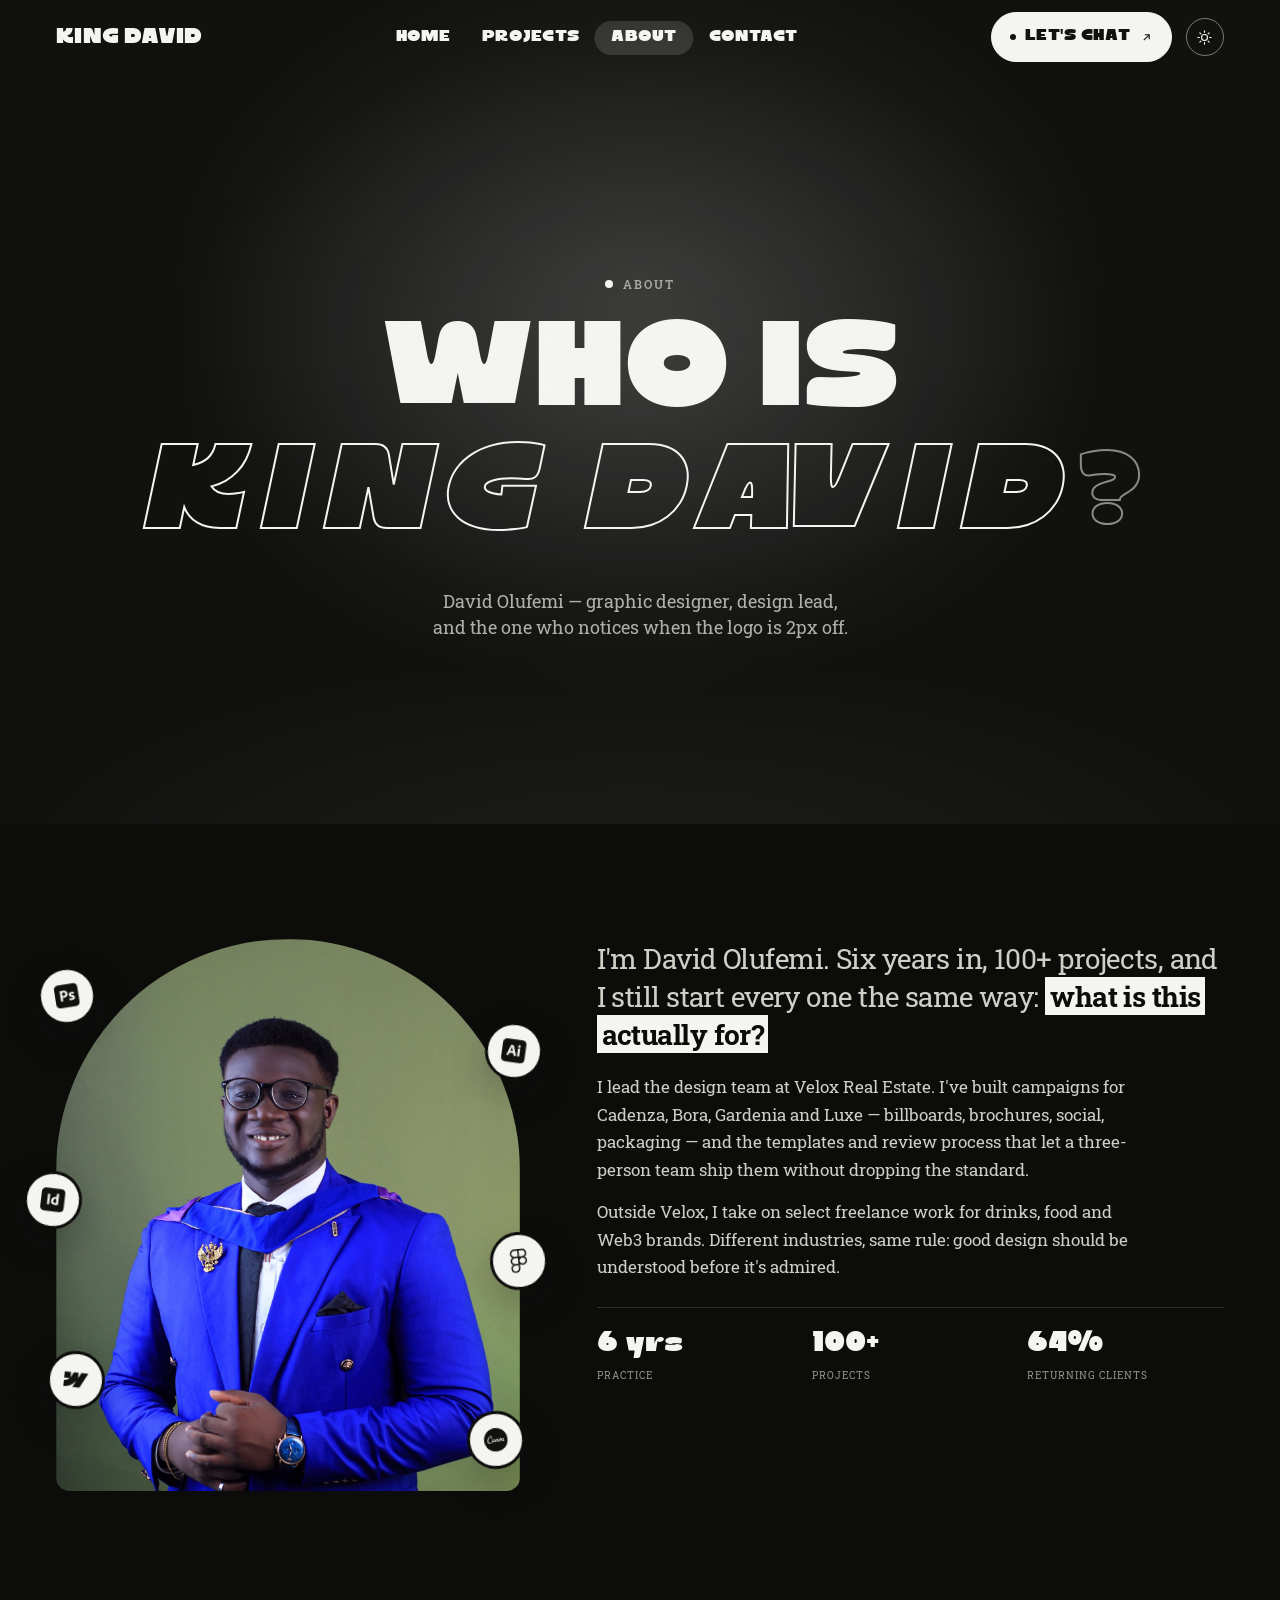
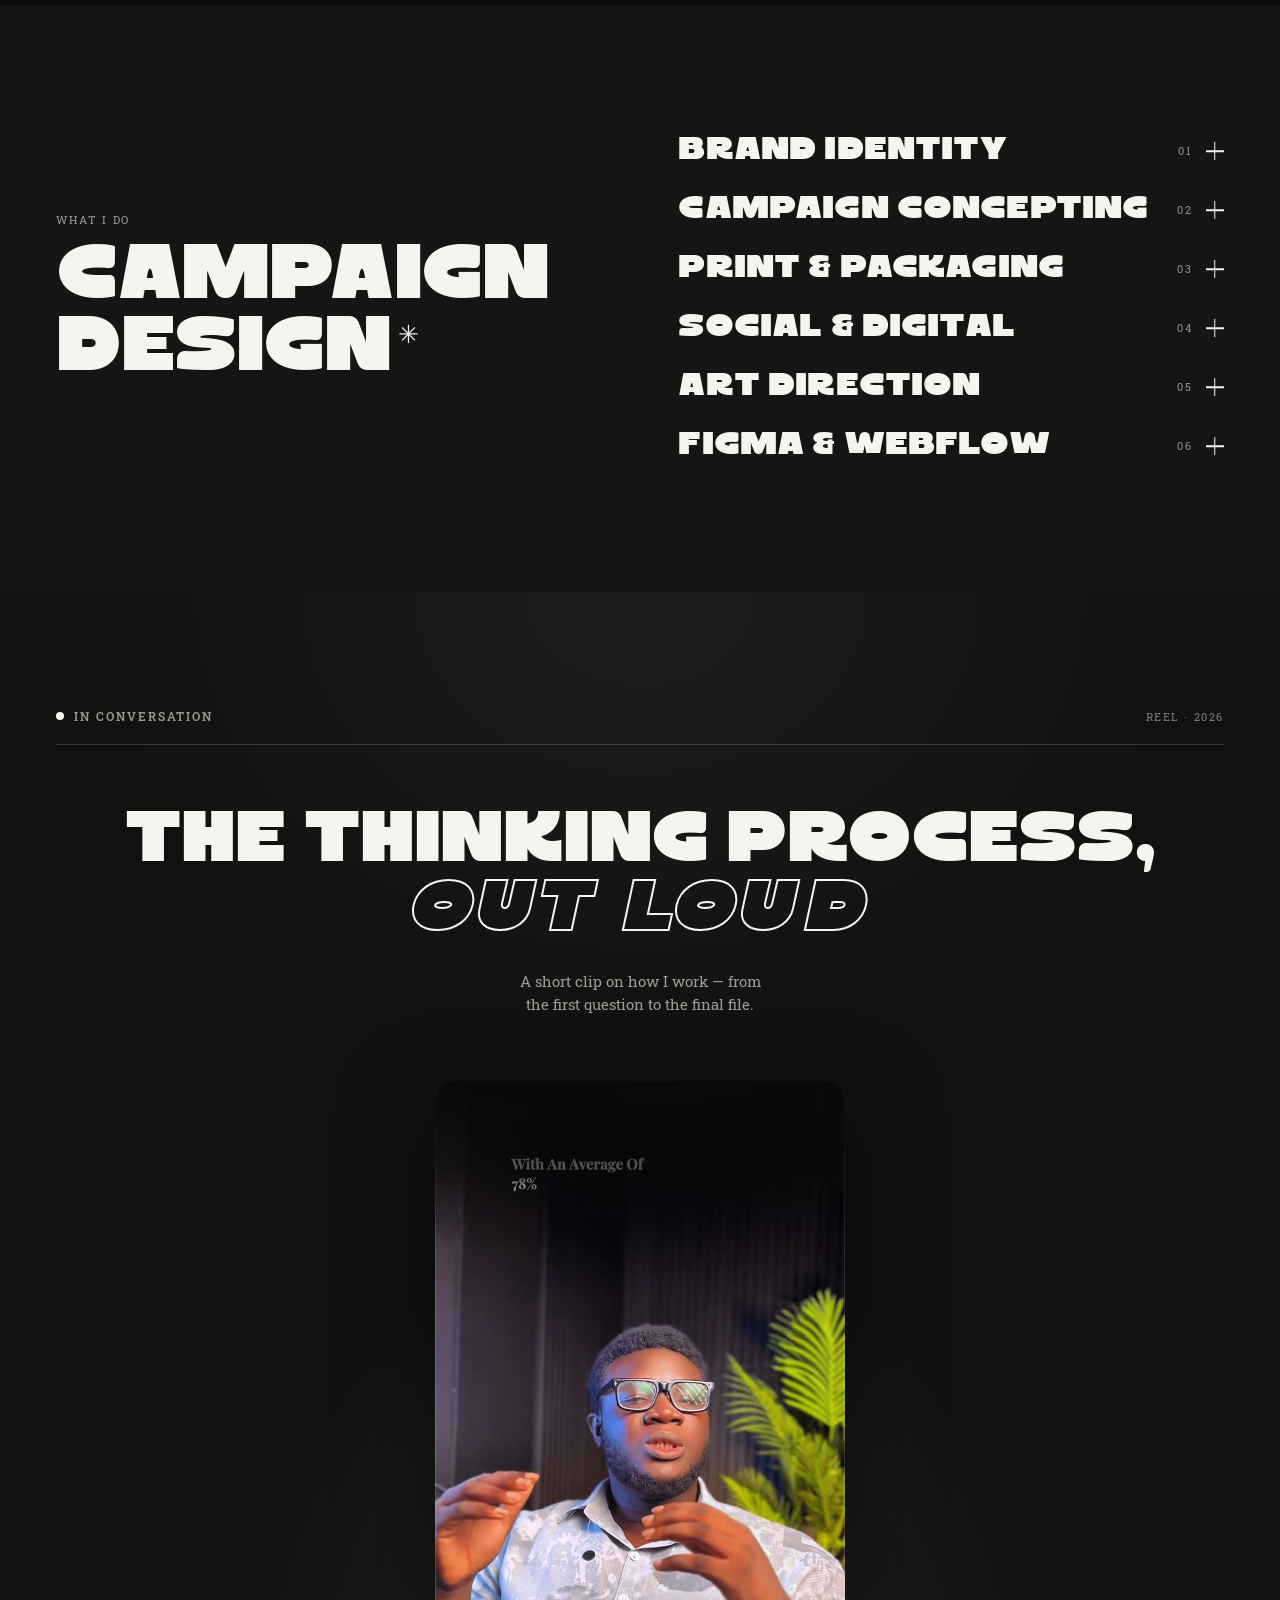
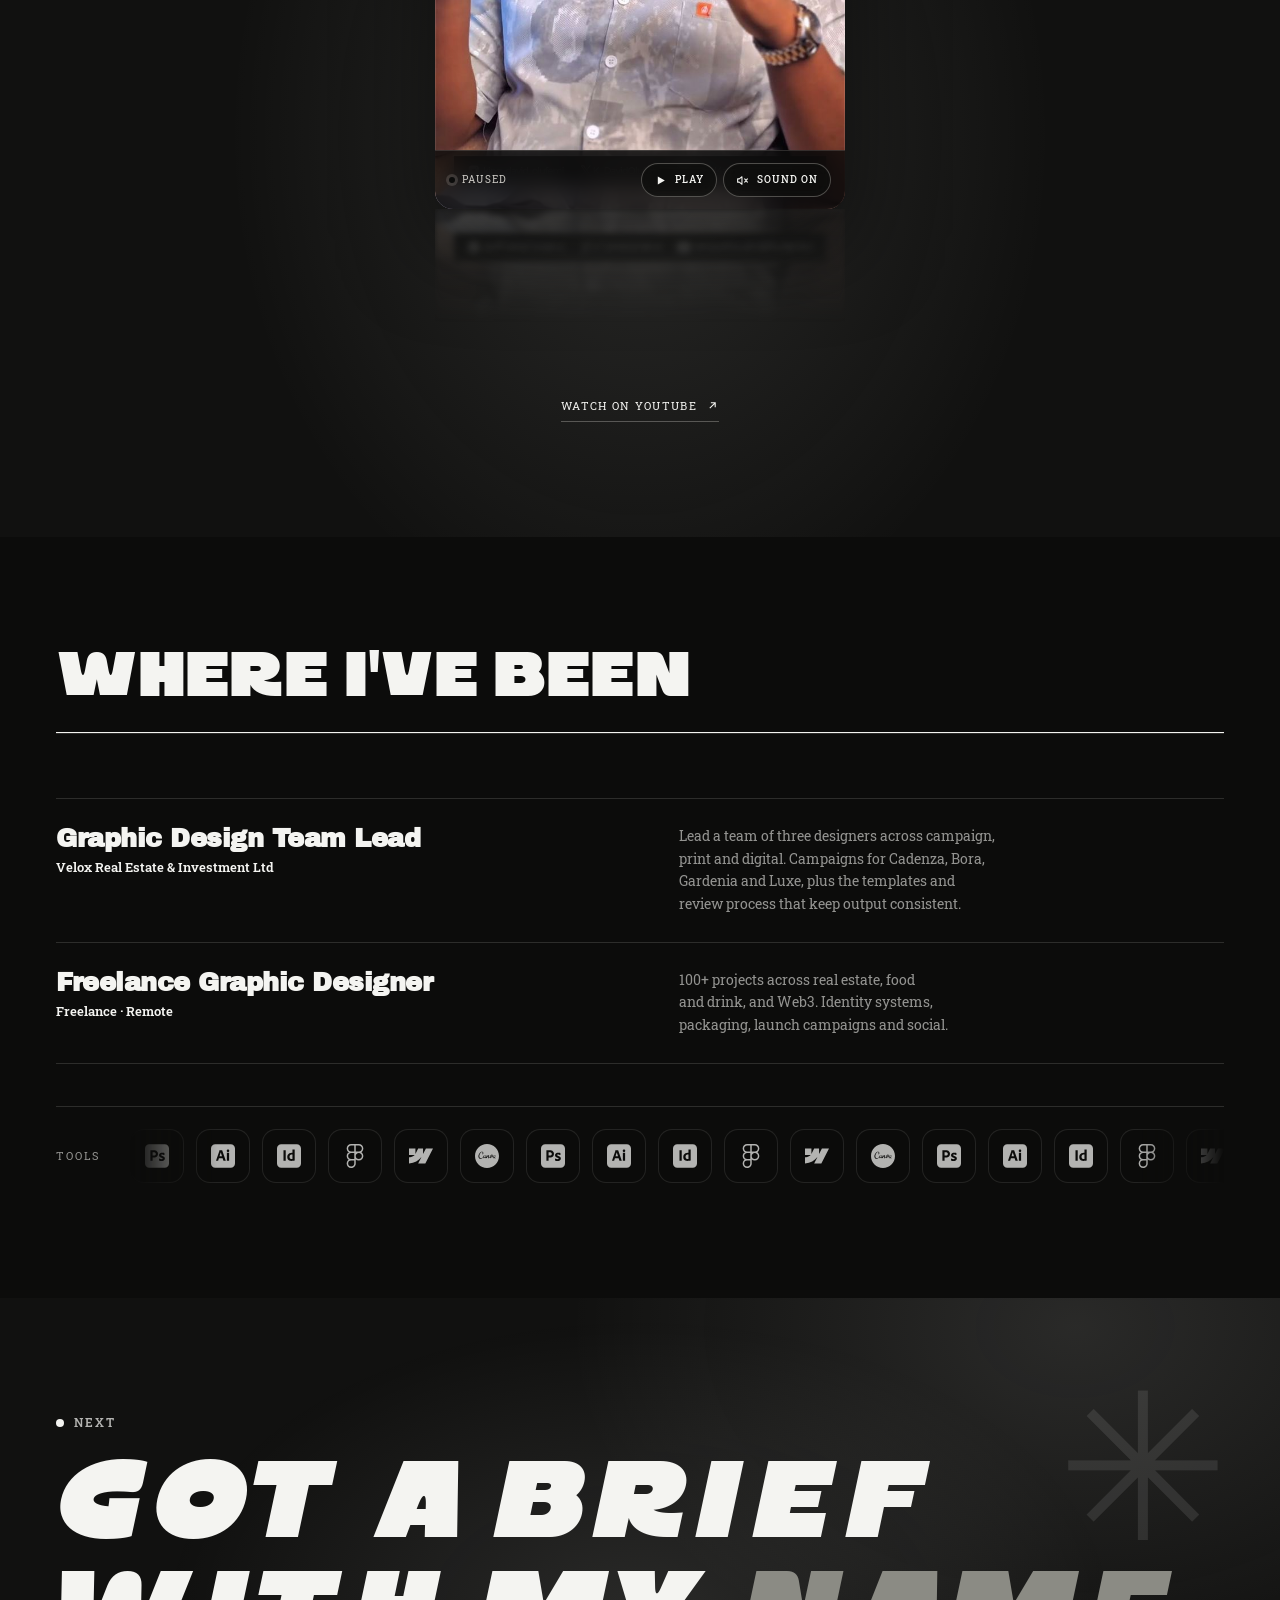
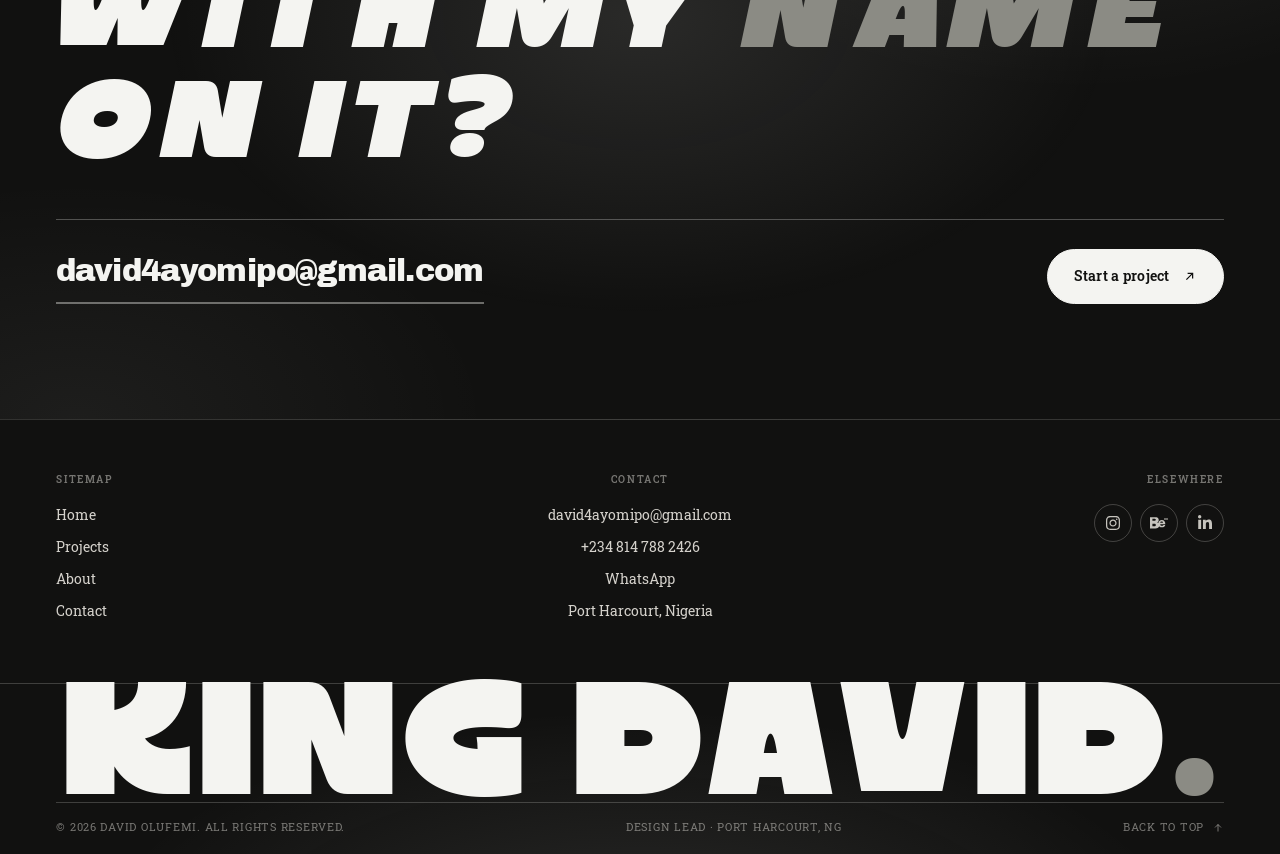
==== commit 28209d83: "Make the site dark by default and add a theme switch Adds a light/dark toggle in the header with sun" ====
--- a/about.html
+++ b/about.html
@@ -5,16 +5,17 @@
 <meta name="viewport" content="width=device-width, initial-scale=1">
 <title>About · David Olufemi</title>
 <meta name="description" content="David Olufemi is a graphic designer and design lead at Velox Real Estate. Six years, 100+ projects and 64% returning clients. Based in Port Harcourt, Nigeria.">
-<meta name="theme-color" content="#111110">
+<meta name="theme-color" content="#0c0c0b">
+<script>try{if(localStorage.getItem("kd-theme")==="light"){document.documentElement.dataset.theme="light";}}catch(e){}</script>
 <link rel="icon" href="assets/favicon.svg" type="image/svg+xml">
 <link rel="preconnect" href="https://fonts.googleapis.com">
 <link rel="preconnect" href="https://fonts.gstatic.com" crossorigin>
 <link rel="preconnect" href="https://www.youtube-nocookie.com">
 <link href="https://fonts.googleapis.com/css2?family=Archivo+Black&family=Caveat:wght@500;600&family=Roboto+Slab:wght@200;300;400;500;600;700&display=swap" rel="stylesheet">
 <link rel="stylesheet" href="styles.css">
-<noscript><style>.preloader{display:none!important}.reveal{opacity:1!important;transform:none!important}body.is-locked{overflow:auto!important}.reel__overlay{display:none!important}</style></noscript>
+<noscript><style>.preloader{display:none!important}.reveal{opacity:1!important;transform:none!important;filter:none!important}body.is-locked{overflow:auto!important}.reel__overlay{display:none!important}</style></noscript>
 </head>
-<body data-nav="light">
+<body>
 
 <div class="page-veil" aria-hidden="true"></div>
 
@@ -47,6 +48,15 @@
       <span class="header-cta__label">Let's chat</span>
       <svg viewBox="0 0 24 24" fill="none" stroke="currentColor" stroke-width="2" aria-hidden="true"><path d="M7 17 17 7M9 7h8v8"/></svg>
     </a>
+    <button class="theme-toggle" type="button" data-theme-toggle aria-label="Switch to light mode" aria-pressed="false" title="Switch to light mode">
+      <svg class="theme-toggle__icon theme-toggle__icon--sun" viewBox="0 0 24 24" fill="none" stroke="currentColor" stroke-width="1.6" stroke-linecap="round" aria-hidden="true">
+        <circle cx="12" cy="12" r="4.2"/>
+        <path d="M12 2.6v2.1M12 19.3v2.1M2.6 12h2.1M19.3 12h2.1M5.4 5.4l1.5 1.5M17.1 17.1l1.5 1.5M18.6 5.4l-1.5 1.5M6.9 17.1l-1.5 1.5"/>
+      </svg>
+      <svg class="theme-toggle__icon theme-toggle__icon--moon" viewBox="0 0 24 24" fill="none" stroke="currentColor" stroke-width="1.6" stroke-linecap="round" stroke-linejoin="round" aria-hidden="true">
+        <path d="M20.4 14.3A8.4 8.4 0 0 1 9.7 3.6a8.4 8.4 0 1 0 10.7 10.7Z"/>
+      </svg>
+    </button>
     <button class="menu-toggle" type="button" data-menu-toggle aria-expanded="false" aria-controls="menu" aria-label="Open menu">
       <i aria-hidden="true"></i> <span>Menu</span>
     </button>
--- a/styles.css
+++ b/styles.css
@@ -18,10 +18,58 @@
   font-display: swap;
 }
 
-/* ---------- Tokens ---------- */
+/* ---------- Tokens ----------
+   Dark is the default theme. `--paper` is the page surface, `--ink` is the
+   text on it. Feature bands (hero, statement, CTA, footer, page heroes) use
+   the --panel pair so they stay dark in both themes. */
 :root {
+  color-scheme: dark;
+
+  --paper: #0c0c0b;
+  --paper-2: #151514;
+  --panel: #111110;
+  --panel-2: #191917;
+  --panel-fg: #f4f4f1;
+
+  --ink: #f4f4f1;
+  --ink-2: #cfcfc8;
+  --ink-soft: rgba(244, 244, 241, 0.58);
+  --red: #f4f4f1;
+  --red-deep: #ffffff;
+  --lime: #f4f4f1;
+  --cobalt: #191917;
+  --tangerine: #8b8b84;
+  --plum: #2a2a27;
+  --pink: #c7c7c1;
+  --grey: #8b8b84;
+  --line: rgba(244, 244, 241, 0.14);
+  --line-light: rgba(244, 244, 241, 0.2);
+
+  --glow: rgba(244, 244, 241, 0.11);
+  --glow-soft: rgba(244, 244, 241, 0.055);
+  --glow-strong: rgba(244, 244, 241, 0.22);
+  --glass: rgba(12, 12, 11, 0.78);
+
+  --display: "Flicko", "Archivo Black", "Arial Black", sans-serif;
+  --heavy: "Archivo Black", "Arial Black", sans-serif;
+  --body: "Roboto Slab", Georgia, serif;
+  --hand: "Caveat", "Segoe Script", cursive;
+
+  --header-h: 76px;
+  --pad: clamp(20px, 4.4vw, 72px);
+  --radius: 18px;
+  --ease: cubic-bezier(0.22, 1, 0.36, 1);
+}
+
+html[data-theme="light"] {
+  color-scheme: light;
+
   --paper: #f4f4f1;
   --paper-2: #e8e8e4;
+  --panel: #111110;
+  --panel-2: #1a1a18;
+  --panel-fg: #f4f4f1;
+
   --ink: #111110;
   --ink-2: #1d1d1b;
   --ink-soft: #6b6b66;
@@ -36,15 +84,10 @@
   --line: rgba(17, 17, 16, 0.15);
   --line-light: rgba(244, 244, 241, 0.2);
 
-  --display: "Flicko", "Archivo Black", "Arial Black", sans-serif;
-  --heavy: "Archivo Black", "Arial Black", sans-serif;
-  --body: "Roboto Slab", Georgia, serif;
-  --hand: "Caveat", "Segoe Script", cursive;
-
-  --header-h: 76px;
-  --pad: clamp(20px, 4.4vw, 72px);
-  --radius: 18px;
-  --ease: cubic-bezier(0.22, 1, 0.36, 1);
+  --glow: rgba(17, 17, 16, 0.09);
+  --glow-soft: rgba(17, 17, 16, 0.05);
+  --glow-strong: rgba(17, 17, 16, 0.16);
+  --glass: rgba(244, 244, 241, 0.92);
 }
 
 /* ---------- Reset ---------- */
@@ -67,6 +110,7 @@
   font-weight: 400;
   -webkit-font-smoothing: antialiased;
   overflow-x: hidden;
+  transition: background-color 0.5s var(--ease), color 0.5s var(--ease);
 }
 
 body.is-locked { overflow: hidden; }
@@ -90,7 +134,7 @@
 
 ul, ol { margin: 0; padding: 0; list-style: none; }
 
-::selection { background: var(--ink); color: var(--lime); }
+::selection { background: var(--ink); color: var(--paper); }
 
 :focus-visible {
   outline: 2px solid currentColor;
@@ -227,14 +271,14 @@
   transition: transform 0.35s var(--ease), background 0.35s var(--ease), color 0.35s var(--ease);
 }
 .btn svg { width: 15px; height: 15px; transition: transform 0.35s var(--ease); }
-.btn:hover { transform: translateY(-2px); }
+.btn:hover { transform: translateY(-2px); box-shadow: 0 16px 38px -20px var(--glow-strong); }
 .btn:hover svg { transform: translate(3px, -3px); }
 .btn-red { --btn-bg: var(--ink); --btn-fg: var(--paper); }
-.btn-red:hover { --btn-bg: #33332f; }
+.btn-red:hover { --btn-bg: var(--ink-2); }
 .btn-lime {
-  --btn-bg: var(--paper);
-  --btn-fg: var(--ink);
-  border: 1px solid var(--ink);
+  --btn-bg: var(--panel-fg);
+  --btn-fg: var(--panel);
+  border: 1px solid var(--panel-fg);
 }
 .btn-lime:hover { --btn-bg: #d3d3ce; }
 .btn-outline {
@@ -245,10 +289,10 @@
 .btn-outline:hover { --btn-bg: var(--ink); --btn-fg: var(--paper); }
 .btn-ghost-light {
   --btn-bg: transparent;
-  --btn-fg: var(--paper);
+  --btn-fg: var(--panel-fg);
   border: 1px solid rgba(244, 241, 234, 0.4);
 }
-.btn-ghost-light:hover { --btn-bg: var(--paper); --btn-fg: var(--ink); }
+.btn-ghost-light:hover { --btn-bg: var(--panel-fg); --btn-fg: var(--panel); }
 
 .link-arrow {
   display: inline-flex;
@@ -271,8 +315,8 @@
   z-index: 900;
   display: grid;
   place-items: center;
-  background: var(--ink);
-  color: var(--paper);
+  background: var(--panel);
+  color: var(--panel-fg);
   transition: transform 0.9s var(--ease), opacity 0.6s ease;
 }
 .preloader.is-done {
@@ -357,10 +401,10 @@
   width: 84px;
   height: 84px;
   margin: -42px 0 0 -42px;
-  background: var(--paper);
-  color: var(--ink);
+  background: var(--panel-fg);
+  color: var(--panel);
   mix-blend-mode: normal;
-  border: 1px solid var(--ink);
+  border: 1px solid var(--panel-fg);
 }
 .cursor.is-label .cursor__label { opacity: 1; transform: none; }
 @media (hover: none), (pointer: coarse) { .cursor { display: none; } }
@@ -378,26 +422,25 @@
   justify-content: space-between;
   gap: 20px;
   padding: 0 var(--pad);
-  color: var(--ink);
+  color: var(--panel-fg);
   transition: background 0.4s ease, color 0.4s ease, border-color 0.4s ease;
   border-bottom: 1px solid transparent;
 }
 .site-header.is-stuck {
-  background: rgba(244, 244, 241, 0.92);
+  background: var(--glass);
   -webkit-backdrop-filter: blur(14px);
   backdrop-filter: blur(14px);
   border-bottom-color: var(--line);
-}
-body[data-nav="light"] .site-header { color: var(--paper); }
-body[data-nav="light"] .site-header.is-stuck { color: var(--ink); }
-body[data-nav="light"] .site-header:not(.is-stuck) .header-cta {
-  --btn-bg: var(--paper);
-  --btn-fg: var(--ink);
-  border: 1px solid var(--paper);
-}
-body[data-nav="light"] .site-header:not(.is-stuck) .header-cta:hover {
+  color: var(--ink);
+}
+.site-header:not(.is-stuck) .header-cta {
+  --btn-bg: var(--panel-fg);
+  --btn-fg: var(--panel);
+  border: 1px solid var(--panel-fg);
+}
+.site-header:not(.is-stuck) .header-cta:hover {
   --btn-bg: transparent;
-  --btn-fg: var(--paper);
+  --btn-fg: var(--panel-fg);
 }
 
 .brand {
@@ -430,13 +473,12 @@
   width: 0;
   height: 34px;
   border-radius: 999px;
-  background: rgba(17, 17, 16, 0.07);
+  background: color-mix(in srgb, currentColor 14%, transparent);
   opacity: 0;
   transform: translate(0, -50%);
   transition: width 0.45s var(--ease), transform 0.45s var(--ease), opacity 0.3s, background 0.4s;
   pointer-events: none;
 }
-body[data-nav="light"] .site-header:not(.is-stuck) .nav-desktop__pill { background: rgba(244, 244, 241, 0.16); }
 .nav-desktop a {
   position: relative;
   z-index: 1;
@@ -467,7 +509,37 @@
 .nav-desktop a:focus-visible::after { transform: translateY(-20px); }
 .nav-desktop a:focus-visible { outline: 1.5px solid currentColor; outline-offset: 4px; border-radius: 4px; }
 .nav-desktop a[aria-current="page"] { color: var(--red); }
-body[data-nav="light"] .site-header:not(.is-stuck) .nav-desktop a[aria-current="page"] { color: var(--lime); }
+
+/* ---------- Theme toggle ---------- */
+.theme-toggle {
+  position: relative;
+  display: grid;
+  place-items: center;
+  width: 38px;
+  height: 38px;
+  flex: none;
+  border-radius: 50%;
+  border: 1px solid color-mix(in srgb, currentColor 45%, transparent);
+  color: inherit;
+  transition: color 0.35s var(--ease), border-color 0.35s var(--ease), background 0.35s var(--ease), transform 0.5s var(--ease), box-shadow 0.5s var(--ease);
+}
+.theme-toggle:hover {
+  transform: translateY(-2px) rotate(18deg);
+  border-color: currentColor;
+  box-shadow: 0 10px 30px -12px var(--glow-strong), 0 0 0 4px var(--glow-soft);
+}
+.theme-toggle:active { transform: translateY(0) scale(0.94); }
+.theme-toggle:focus-visible { outline: 2px solid currentColor; outline-offset: 3px; }
+.theme-toggle__icon {
+  position: absolute;
+  width: 17px;
+  height: 17px;
+  transition: opacity 0.45s var(--ease), transform 0.6s var(--ease);
+}
+.theme-toggle__icon--sun { opacity: 1; transform: rotate(0deg) scale(1); }
+.theme-toggle__icon--moon { opacity: 0; transform: rotate(-80deg) scale(0.4); }
+html[data-theme="light"] .theme-toggle__icon--sun { opacity: 0; transform: rotate(80deg) scale(0.4); }
+html[data-theme="light"] .theme-toggle__icon--moon { opacity: 1; transform: rotate(0deg) scale(1); }
 
 .header-right { display: flex; align-items: center; gap: 14px; flex: none; }
 .header-cta {
@@ -557,8 +629,8 @@
   position: fixed;
   inset: 0;
   z-index: 250;
-  background: var(--ink);
-  color: var(--paper);
+  background: var(--panel);
+  color: var(--panel-fg);
   padding: calc(var(--header-h) + 40px) var(--pad) 40px;
   display: flex;
   flex-direction: column;
@@ -583,7 +655,7 @@
   transition: color 0.3s, padding-left 0.4s var(--ease);
 }
 .menu__list a:hover { color: var(--grey); padding-left: 12px; }
-.menu__list a:focus-visible { outline-color: var(--paper); outline-offset: 6px; }
+.menu__list a:focus-visible { outline-color: var(--panel-fg); outline-offset: 6px; }
 .menu__list span {
   font-family: var(--body);
   font-size: 12px;
@@ -621,8 +693,8 @@
 
 /* ---------- Ticker ---------- */
 .ticker {
-  background: var(--ink);
-  color: var(--paper);
+  background: var(--panel);
+  color: var(--panel-fg);
   overflow: hidden;
   padding: 16px 0;
   border-top: 1px solid rgba(244, 244, 241, 0.12);
@@ -667,8 +739,8 @@
   flex-direction: column;
   justify-content: flex-end;
   padding: var(--header-h) var(--pad) 0;
-  background: var(--ink);
-  color: var(--paper);
+  background: var(--panel);
+  color: var(--panel-fg);
   overflow: hidden;
   isolation: isolate;
 }
@@ -775,15 +847,20 @@
   position: absolute;
   right: var(--pad);
   display: block;
-  background: var(--paper);
+  background: var(--paper-2);
   color: var(--ink);
+  border: 1px solid var(--line);
   border-radius: 14px;
   padding: 9px;
   box-shadow: 0 22px 50px rgba(0, 0, 0, 0.38);
   pointer-events: auto;
-  transition: transform 0.45s var(--ease);
-}
-.ih__card:hover { transform: translateY(-4px) rotate(-1.2deg); }
+  transition: transform 0.45s var(--ease), border-color 0.45s var(--ease), box-shadow 0.45s var(--ease);
+}
+.ih__card:hover {
+  transform: translateY(-4px) rotate(-1.2deg);
+  border-color: color-mix(in srgb, currentColor 30%, transparent);
+  box-shadow: 0 30px 70px -18px var(--glow-strong), 0 22px 50px rgba(0, 0, 0, 0.45);
+}
 .ih__card--work { top: 23%; width: clamp(180px, 15vw, 226px); }
 .ih__card--work img {
   width: 100%;
@@ -809,7 +886,9 @@
   display: flex;
   align-items: center;
   gap: 10px;
-  background: rgba(244, 244, 241, 0.96);
+  background: color-mix(in srgb, var(--paper-2) 88%, transparent);
+  -webkit-backdrop-filter: blur(10px);
+  backdrop-filter: blur(10px);
 }
 .ih__card--profile img {
   width: 44px;
@@ -863,7 +942,7 @@
   text-transform: uppercase;
   color: rgba(244, 244, 241, 0.55);
 }
-.ih__foot .hero__scroll i { background: var(--paper); height: 18px; }
+.ih__foot .hero__scroll i { background: var(--panel-fg); height: 18px; }
 
 /* Intro hero entrance */
 body.is-loaded .ih__meta { animation: softUp 0.8s var(--ease) 0.05s backwards; }
@@ -1278,7 +1357,7 @@
   height: 44px;
   border-radius: 50%;
   background: var(--lime);
-  color: var(--ink);
+  color: var(--panel);
   display: grid;
   place-items: center;
   transform: translateY(10px) scale(0.9);
@@ -1364,13 +1443,13 @@
 
 /* ---------- Stats / dark statement ---------- */
 .statement {
-  background: var(--ink);
-  color: var(--paper);
+  background: var(--panel);
+  color: var(--panel-fg);
   position: relative;
   overflow: hidden;
 }
 .statement .kicker { color: rgba(244, 244, 241, 0.6); }
-.statement .kicker::before { background: var(--paper); }
+.statement .kicker::before { background: var(--panel-fg); }
 .statement__head {
   font-family: var(--display);
   text-transform: uppercase;
@@ -1396,7 +1475,7 @@
   color: rgba(244, 241, 234, 0.72);
   font-size: clamp(16px, 1.3vw, 19px);
 }
-.statement__text strong { color: var(--paper); }
+.statement__text strong { color: var(--panel-fg); }
 .stats {
   display: grid;
   grid-template-columns: repeat(2, minmax(0, 1fr));
@@ -1405,9 +1484,11 @@
   border: 1px solid var(--line-light);
 }
 .stat {
-  background: var(--ink);
+  background: var(--panel-2);
   padding: 22px 20px 18px;
-}
+  transition: background 0.45s var(--ease);
+}
+.stat:hover { background: color-mix(in srgb, var(--panel-fg) 7%, var(--panel-2)); }
 .stat b {
   font-family: var(--display);
   font-weight: 400;
@@ -1423,7 +1504,7 @@
   font-style: normal;
   font-size: 0.35em;
   font-weight: 600;
-  color: var(--paper);
+  color: var(--panel-fg);
 }
 .stat span {
   display: block;
@@ -1467,8 +1548,9 @@
 }
 .testimonial:hover {
   translate: 0 -4px;
-  border-color: rgba(17, 17, 16, 0.3);
-  background: #e2e2de;
+  border-color: color-mix(in srgb, var(--ink) 32%, transparent);
+  background: color-mix(in srgb, var(--ink) 6%, var(--paper-2));
+  box-shadow: 0 26px 60px -30px var(--glow-strong);
 }
 .testimonial blockquote {
   font-size: clamp(16px, 1.25vw, 18px);
@@ -1596,7 +1678,7 @@
   height: 118px;
   border-radius: 50%;
   background: var(--lime);
-  color: var(--ink);
+  color: var(--panel);
   display: grid;
   place-items: center;
   text-align: center;
@@ -1616,7 +1698,7 @@
   letter-spacing: -0.015em;
   margin: 18px 0 22px;
 }
-.teaser__copy h2 span { color: var(--grey); }
+.teaser__copy h2 > span:not(.split-word) { color: var(--grey); }
 .teaser__copy p { max-width: 44ch; color: var(--ink-2); }
 .teaser__copy p + p { margin-top: 14px; }
 .teaser__copy .link-arrow { margin-top: 26px; }
@@ -1631,13 +1713,13 @@
 
 /* ---------- CTA ---------- */
 .cta {
-  background: var(--ink);
-  color: var(--paper);
+  background: var(--panel);
+  color: var(--panel-fg);
   position: relative;
   overflow: hidden;
 }
 .cta .kicker { color: rgba(244, 244, 241, 0.72); }
-.cta .kicker::before { background: var(--paper); }
+.cta .kicker::before { background: var(--panel-fg); }
 .cta__title {
   font-family: var(--display);
   font-size: clamp(40px, 8.4vw, 128px);
@@ -1646,7 +1728,7 @@
   letter-spacing: -0.015em;
   margin: 24px 0 34px;
 }
-.cta__title span { color: var(--grey); }
+.cta__title > span:not(.split-word) { color: var(--grey); }
 .cta__row {
   display: flex;
   justify-content: space-between;
@@ -1665,7 +1747,7 @@
   transition: border-color 0.3s, color 0.3s;
   word-break: break-word;
 }
-.cta__mail:hover { border-color: var(--paper); color: var(--paper); }
+.cta__mail:hover { border-color: var(--panel-fg); color: var(--panel-fg); }
 .cta__meta {
   display: flex;
   gap: 24px;
@@ -1683,8 +1765,8 @@
   transition: color 0.3s, text-decoration-color 0.3s;
 }
 .cta__meta a:hover {
-  color: var(--paper);
-  text-decoration-color: var(--paper);
+  color: var(--panel-fg);
+  text-decoration-color: var(--panel-fg);
 }
 .cta__asterisk {
   position: absolute;
@@ -1701,8 +1783,8 @@
 
 /* ---------- Footer ---------- */
 .site-footer {
-  background: var(--ink);
-  color: var(--paper);
+  background: var(--panel);
+  color: var(--panel-fg);
   padding: clamp(36px, 4vw, 54px) var(--pad) 0;
   position: relative;
   overflow: hidden;
@@ -1762,9 +1844,9 @@
   transition: background-color 0.3s, border-color 0.3s, color 0.3s, transform 0.4s var(--ease);
 }
 .footer__col .footer__social:hover {
-  background-color: var(--paper);
-  border-color: var(--paper);
-  color: var(--ink);
+  background-color: var(--panel-fg);
+  border-color: var(--panel-fg);
+  color: var(--panel);
   transform: translateY(-3px);
 }
 .footer__social svg { display: block; width: 16px; height: 16px; }
@@ -1786,7 +1868,7 @@
   text-align: center;
   white-space: nowrap;
   transform: translateY(9%);
-  color: var(--paper);
+  color: var(--panel-fg);
 }
 .footer__word span { color: var(--grey); }
 .footer__word-br { display: none; }
@@ -1881,7 +1963,7 @@
   position: sticky;
   top: var(--header-h);
   z-index: 120;
-  background: rgba(244, 244, 241, 0.92);
+  background: var(--glass);
   -webkit-backdrop-filter: blur(12px);
   backdrop-filter: blur(12px);
   border-top: 1px solid var(--line);
@@ -2064,8 +2146,8 @@
 
 /* ---------- About page (Ameer frame) ---------- */
 .about-hero {
-  background: var(--ink);
-  color: var(--paper);
+  background: var(--panel);
+  color: var(--panel-fg);
   padding-top: var(--header-h);
   min-height: calc(100svh - var(--header-h));
   display: flex;
@@ -2084,7 +2166,7 @@
   padding: clamp(36px, 5vw, 64px) var(--pad) clamp(28px, 4vw, 48px);
 }
 .about-hero .kicker { color: rgba(244, 241, 234, 0.6); }
-.about-hero .kicker::before { background: var(--paper); }
+.about-hero .kicker::before { background: var(--panel-fg); }
 .about-hero__title {
   font-family: var(--display);
   font-size: clamp(44px, 9.4vw, 144px);
@@ -2095,7 +2177,7 @@
 }
 .about-hero__title .stroke {
   color: transparent;
-  -webkit-text-stroke: 2px var(--paper);
+  -webkit-text-stroke: 2px var(--panel-fg);
   white-space: nowrap;
 }
 .about-hero__title .q {
@@ -2136,8 +2218,8 @@
   width: clamp(44px, 4.5vw, 64px);
   height: clamp(44px, 4.5vw, 64px);
   border-radius: 50%;
-  background: var(--ink);
-  color: var(--paper);
+  background: var(--panel-fg);
+  color: var(--panel);
   border: 3px solid var(--paper);
   box-shadow: 0 14px 34px rgba(17, 17, 16, 0.22);
   animation: floatTool 7s ease-in-out infinite;
@@ -2326,12 +2408,12 @@
 
 /* Reel */
 .reel {
-  background: var(--ink);
-  color: var(--paper);
+  background: var(--panel);
+  color: var(--panel-fg);
   overflow: hidden;
 }
 .reel .kicker { color: rgba(244, 241, 234, 0.6); }
-.reel .kicker::before { background: var(--paper); }
+.reel .kicker::before { background: var(--panel-fg); }
 .reel__head {
   display: flex;
   align-items: center;
@@ -2373,7 +2455,7 @@
   font-style: italic;
   letter-spacing: 0;
   color: transparent;
-  -webkit-text-stroke: 2px var(--paper);
+  -webkit-text-stroke: 2px var(--panel-fg);
 }
 .reel__copy {
   margin-top: clamp(16px, 2vw, 24px);
@@ -2393,13 +2475,13 @@
   font-size: 11px;
   letter-spacing: 0.12em;
   text-transform: uppercase;
-  color: var(--paper);
+  color: var(--panel-fg);
   transition: color 0.25s, border-color 0.25s;
 }
 .reel__link svg { width: 13px; height: 13px; transition: transform 0.3s var(--ease); }
 .reel__link:hover { color: var(--lime); border-color: var(--lime); }
 .reel__link:hover svg { transform: translate(2px, -2px); }
-.reel__link:focus-visible { outline: 2px solid var(--paper); outline-offset: 4px; }
+.reel__link:focus-visible { outline: 2px solid var(--panel-fg); outline-offset: 4px; }
 .reel__stage {
   position: relative;
   width: clamp(340px, 32vw, 480px);
@@ -2480,7 +2562,7 @@
   font-size: 11px;
   letter-spacing: 0.12em;
   text-transform: uppercase;
-  color: var(--paper);
+  color: var(--panel-fg);
   background: rgba(17, 17, 16, 0.22);
 }
 .reel__frame.is-ready .reel__fallback { display: none; }
@@ -2536,7 +2618,7 @@
   border: 1px solid rgba(244, 241, 234, 0.28);
   border-radius: 999px;
   background: rgba(17, 17, 16, 0.55);
-  color: var(--paper);
+  color: var(--panel-fg);
   font: inherit;
   font-size: 10px;
   font-weight: 500;
@@ -2547,9 +2629,9 @@
   transition: background-color 0.25s, color 0.25s, border-color 0.25s;
   white-space: nowrap;
 }
-.reel__btn:focus-visible { outline: 2px solid var(--paper); outline-offset: 3px; }
+.reel__btn:focus-visible { outline: 2px solid var(--panel-fg); outline-offset: 3px; }
 @media (hover: hover) {
-  .reel__btn:hover { background: var(--paper); color: var(--ink); border-color: var(--paper); }
+  .reel__btn:hover { background: var(--panel-fg); color: var(--panel); border-color: var(--panel-fg); }
 }
 .reel__btn svg { width: 13px; height: 13px; flex: none; }
 .reel__icon--play,
@@ -2683,8 +2765,8 @@
 
 /* ---------- Contact (Ameer frame) ---------- */
 .contact-hero {
-  background: var(--ink);
-  color: var(--paper);
+  background: var(--panel);
+  color: var(--panel-fg);
   padding-top: var(--header-h);
   min-height: calc(100svh - var(--header-h));
   display: flex;
@@ -2703,7 +2785,7 @@
   padding: clamp(40px, 5vw, 70px) var(--pad) clamp(30px, 4vw, 50px);
 }
 .contact-hero .kicker { color: rgba(244, 241, 234, 0.6); }
-.contact-hero .kicker::before { background: var(--paper); }
+.contact-hero .kicker::before { background: var(--panel-fg); }
 .contact-hero__title {
   font-family: var(--display);
   font-size: clamp(50px, 11.4vw, 176px);
@@ -2714,7 +2796,7 @@
 }
 .contact-hero__title .stroke {
   color: transparent;
-  -webkit-text-stroke: 2px var(--paper);
+  -webkit-text-stroke: 2px var(--panel-fg);
 }
 .contact-hero__title .asterisk { color: var(--grey); }
 .contact-hero__lede {
@@ -2746,7 +2828,7 @@
   width: 8px;
   height: 8px;
   border-radius: 50%;
-  background: var(--paper);
+  background: var(--panel-fg);
   box-shadow: 0 0 0 0 rgba(244, 244, 241, 0.45);
   animation: pulse 2s infinite;
 }
@@ -2907,7 +2989,7 @@
   inset: 0;
   z-index: 800;
   background: #0b0b0a;
-  color: var(--paper);
+  color: var(--panel-fg);
   display: flex;
   flex-direction: column;
   padding: 18px var(--pad) 22px;
@@ -3008,21 +3090,29 @@
   place-items: center;
   transition: background 0.3s, color 0.3s, border-color 0.3s;
 }
-.lightbox__nav button:hover { background: var(--lime); color: var(--ink); border-color: var(--lime); }
+.lightbox__nav button:hover { background: var(--lime); color: var(--panel); border-color: var(--lime); }
 .lightbox__nav svg { width: 16px; height: 16px; }
 
 /* ---------- Reveal ---------- */
 .reveal {
   opacity: 0;
   transform: translateY(26px);
-  transition: opacity 0.8s var(--ease), transform 0.8s var(--ease);
-}
-.reveal.is-in { opacity: 1; transform: none; }
+  filter: blur(6px);
+  transition: opacity 0.9s var(--ease), transform 0.9s var(--ease), filter 0.9s var(--ease);
+}
+.reveal.is-in { opacity: 1; transform: none; filter: none; }
 .reveal[data-delay="1"] { transition-delay: 0.08s; }
 .reveal[data-delay="2"] { transition-delay: 0.16s; }
 .reveal[data-delay="3"] { transition-delay: 0.24s; }
 
-body.no-js .reveal { opacity: 1; transform: none; }
+/* Keep hover motion smooth on revealed cards */
+.testimonial.reveal {
+  transition: opacity 0.9s var(--ease), transform 0.9s var(--ease), filter 0.9s var(--ease),
+    translate 0.45s var(--ease), background 0.45s var(--ease), border-color 0.45s var(--ease),
+    box-shadow 0.45s var(--ease);
+}
+
+body.no-js .reveal { opacity: 1; transform: none; filter: none; }
 
 /* ---------- Scroll progress ---------- */
 .scroll-progress {
@@ -3043,15 +3133,13 @@
   transform-origin: left center;
   transition: background 0.4s ease;
 }
-body[data-nav="light"] .scroll-progress i { background: var(--paper); }
-body[data-nav="light"].is-scrolled .scroll-progress i { background: var(--ink); }
 
 /* ---------- Page curtain ---------- */
 .page-veil {
   position: fixed;
   inset: 0;
   z-index: 980;
-  background: var(--ink);
+  background: var(--paper);
   pointer-events: none;
   transform-origin: top center;
   animation: veilOut 0.75s var(--ease) 0.05s both;
@@ -3121,8 +3209,8 @@
   background-size: 0% 1px;
   transition: background-size 0.4s var(--ease), color 0.3s;
 }
-.footer__col a:hover { color: var(--paper); background-size: 100% 1px; }
-.footer__bottom a:not(.footer__top-link):hover { color: var(--paper); }
+.footer__col a:hover { color: var(--panel-fg); background-size: 100% 1px; }
+.footer__bottom a:not(.footer__top-link):hover { color: var(--panel-fg); }
 
 /* ---------- Small hover choreography ---------- */
 .project__tag,
@@ -3231,6 +3319,117 @@
   .about-hero__title:hover .stroke,
   .reel__title:hover em { color: rgba(244, 244, 241, 0.12); }
   .statement__head:hover .outline { color: rgba(244, 244, 241, 0.1); }
+}
+
+/* ---------- Theme transition ---------- */
+html.is-theming *,
+html.is-theming *::before,
+html.is-theming *::after {
+  transition: background-color 0.5s var(--ease), border-color 0.5s var(--ease), color 0.5s var(--ease) !important;
+  transition-delay: 0s !important;
+}
+
+@media (prefers-reduced-motion: no-preference) {
+  ::view-transition-old(root) { animation: none; }
+  ::view-transition-new(root) {
+    animation: theme-wipe 0.62s var(--ease) both;
+  }
+  @keyframes theme-wipe {
+    from { clip-path: circle(0 at var(--vt-x, 50%) var(--vt-y, 0%)); }
+    to { clip-path: circle(150vmax at var(--vt-x, 50%) var(--vt-y, 0%)); }
+  }
+}
+
+/* ---------- Ambient glow ---------- */
+.intro-hero,
+.statement,
+.cta,
+.site-footer,
+.about-hero,
+.reel,
+.contact-hero,
+.menu,
+.lightbox {
+  background-image:
+    radial-gradient(58% 42% at 50% -8%, var(--glow), transparent 72%),
+    radial-gradient(46% 40% at 88% 108%, var(--glow-soft), transparent 70%);
+}
+
+.intro-hero {
+  background-image:
+    radial-gradient(26% 22% at var(--px, 50%) var(--py, 50%), var(--glow-strong), transparent 72%),
+    radial-gradient(62% 46% at 50% 0%, var(--glow), transparent 70%),
+    radial-gradient(70% 42% at 50% 102%, rgba(0, 0, 0, 0.42), transparent 74%);
+}
+
+.statement {
+  background-image:
+    radial-gradient(46% 62% at 80% 16%, var(--glow), transparent 70%),
+    radial-gradient(50% 44% at 8% 96%, var(--glow-soft), transparent 72%);
+}
+
+.cta {
+  background-image:
+    radial-gradient(55% 70% at 84% 4%, var(--glow), transparent 72%),
+    radial-gradient(45% 46% at 6% 100%, var(--glow-soft), transparent 72%);
+}
+
+.site-footer {
+  background-image: radial-gradient(62% 82% at 50% 124%, var(--glow), transparent 70%);
+}
+
+.about-hero,
+.contact-hero {
+  background-image:
+    radial-gradient(52% 58% at 50% 34%, var(--glow), transparent 70%),
+    radial-gradient(70% 40% at 50% 108%, var(--glow-soft), transparent 72%);
+}
+
+.reel {
+  background-image:
+    radial-gradient(46% 48% at 50% 74%, var(--glow), transparent 70%),
+    radial-gradient(60% 40% at 50% 0%, var(--glow-soft), transparent 72%);
+}
+
+/* Slow drifting light */
+.statement::before,
+.cta::before,
+.about-hero::before,
+.contact-hero::before {
+  content: "";
+  position: absolute;
+  inset: -22%;
+  z-index: 0;
+  pointer-events: none;
+  background: radial-gradient(36% 40% at 50% 46%, var(--glow), transparent 72%);
+  animation: glow-drift 24s ease-in-out infinite alternate;
+  will-change: transform;
+}
+@keyframes glow-drift {
+  from { transform: translate3d(-3%, -2%, 0) scale(1); }
+  to { transform: translate3d(3%, 2%, 0) scale(1.14); }
+}
+
+/* Digest the hard edge between sections */
+.trust,
+.wordband,
+.testimonials {
+  background-image: linear-gradient(180deg, var(--glow-soft), transparent 34%);
+}
+
+/* Soft light on interactive surfaces */
+.work-card__frame,
+.project__frame,
+.testimonial,
+.service,
+.ih__card {
+  transition: box-shadow 0.55s var(--ease), border-color 0.55s var(--ease), translate 0.55s var(--ease), transform 0.55s var(--ease), background 0.55s var(--ease);
+}
+@media (hover: hover) {
+  .work-card:hover .work-card__frame,
+  .project:hover .project__frame {
+    box-shadow: 0 34px 80px -38px var(--glow-strong), 0 0 0 1px color-mix(in srgb, var(--ink) 16%, transparent);
+  }
 }
 
 /* ---------- Responsive ---------- */
@@ -3347,6 +3546,8 @@
   .header-cta { padding: 9px 12px; font-size: 12px; gap: 7px; }
   .header-cta svg { width: 12px; height: 12px; }
   .header-cta__dot { width: 5px; height: 5px; }
+  .theme-toggle { width: 34px; height: 34px; }
+  .theme-toggle__icon { width: 15px; height: 15px; }
   .menu-toggle span { display: none; }
   .footer__word {
     font-size: 18vw;
@@ -3426,6 +3627,8 @@
   .brand { font-size: 15px; }
   .header-right { gap: 8px; }
   .header-cta { padding: 8px 12px; font-size: 11px; }
+  .theme-toggle { width: 30px; height: 30px; }
+  .theme-toggle__icon { width: 14px; height: 14px; }
   .menu-toggle { font-size: 11px; gap: 6px; }
   .menu-toggle i { width: 16px; }
   .ih__lede { font-size: 12.5px; }
@@ -3441,7 +3644,7 @@
     animation-iteration-count: 1 !important;
     transition-duration: 0.001ms !important;
   }
-  .reveal, .project { opacity: 1 !important; transform: none !important; }
+  .reveal, .project { opacity: 1 !important; transform: none !important; filter: none !important; }
   .ghost-track { animation: none; }
   .trust__track { animation: none; }
   .trust__shift { transform: none !important; }
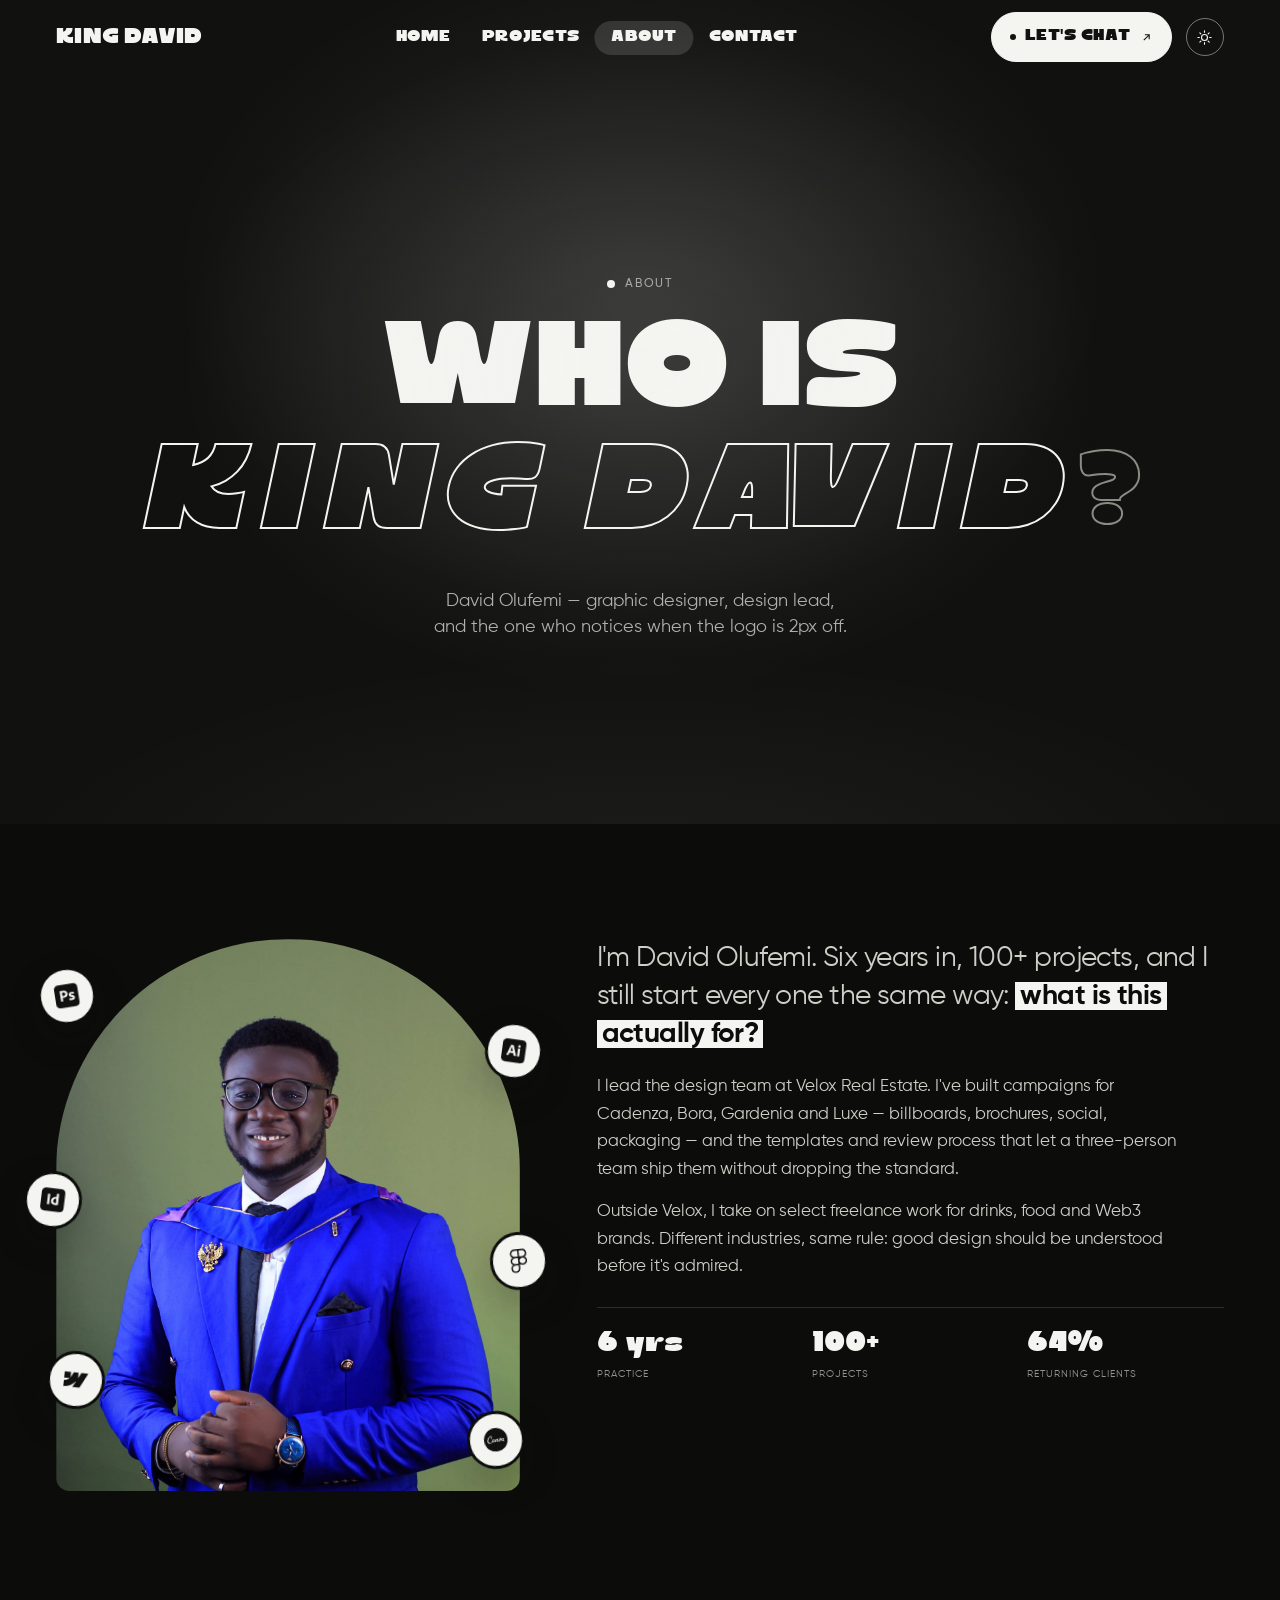
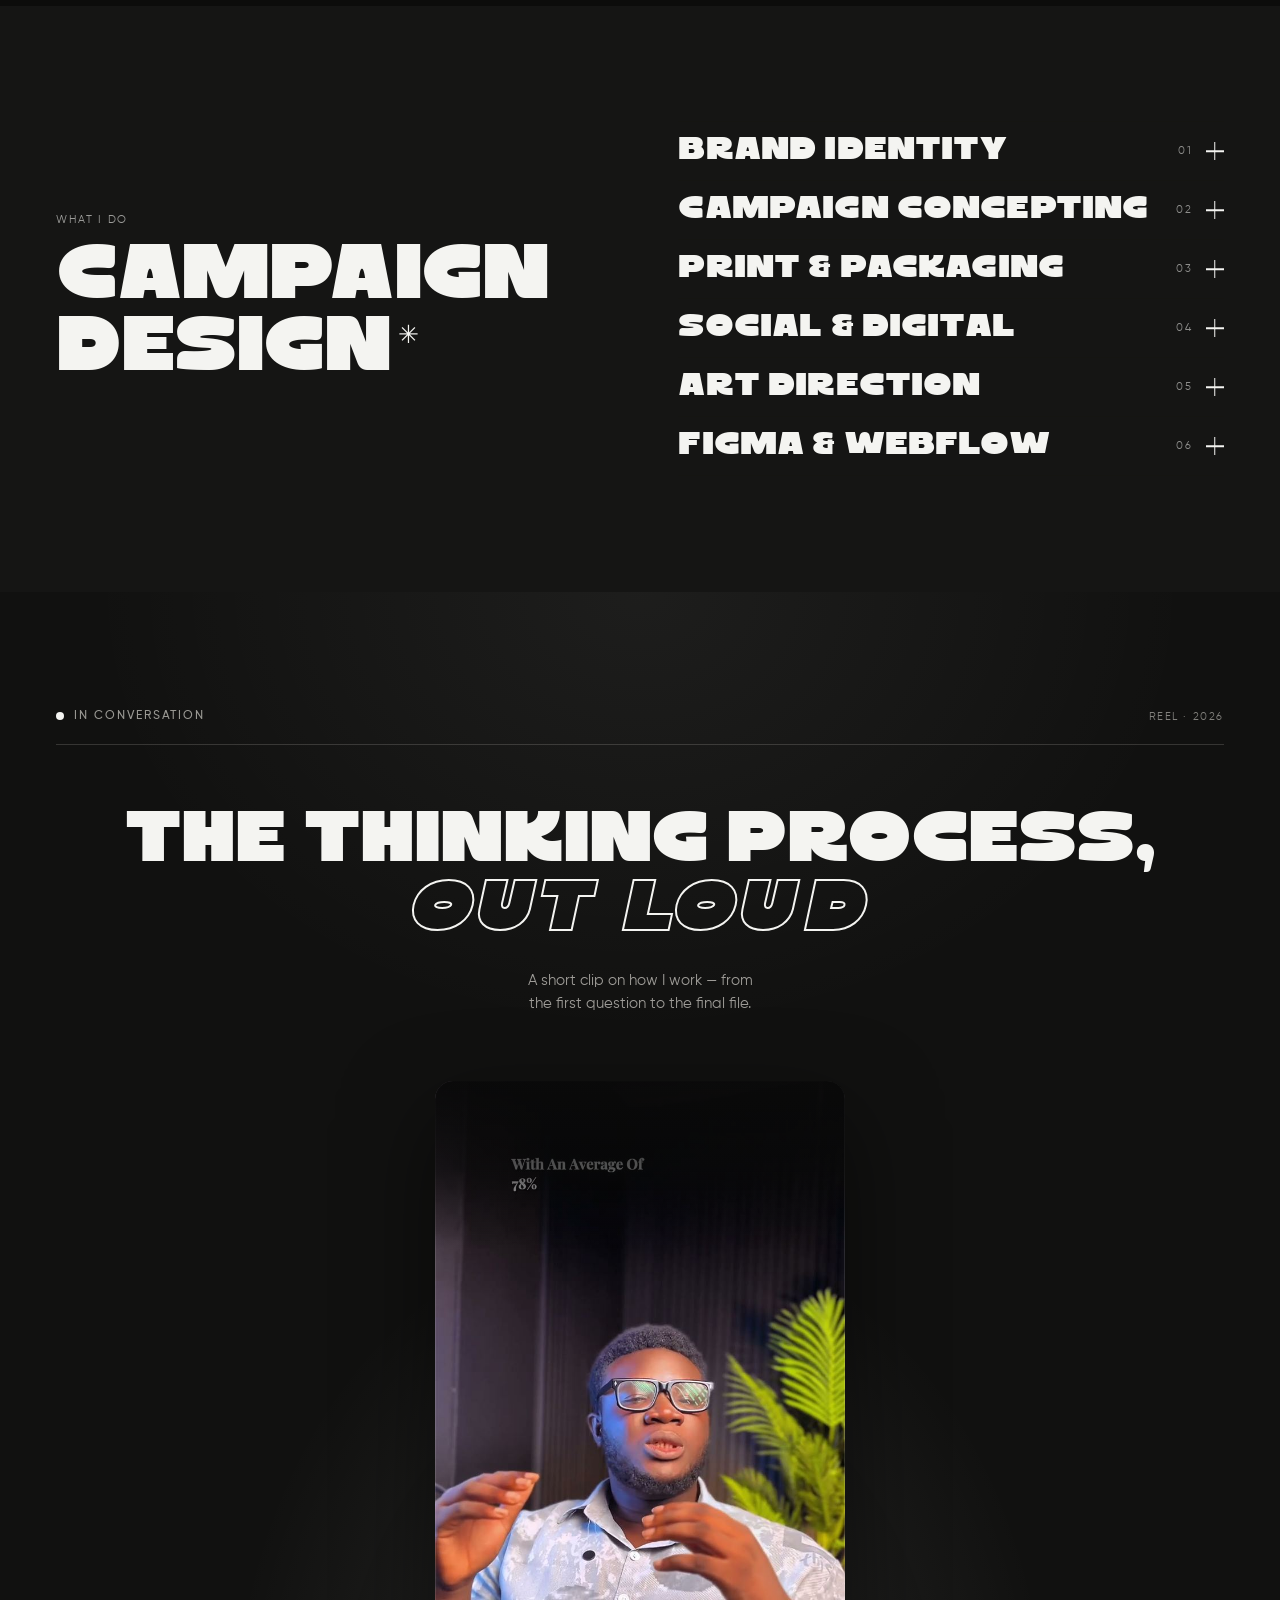
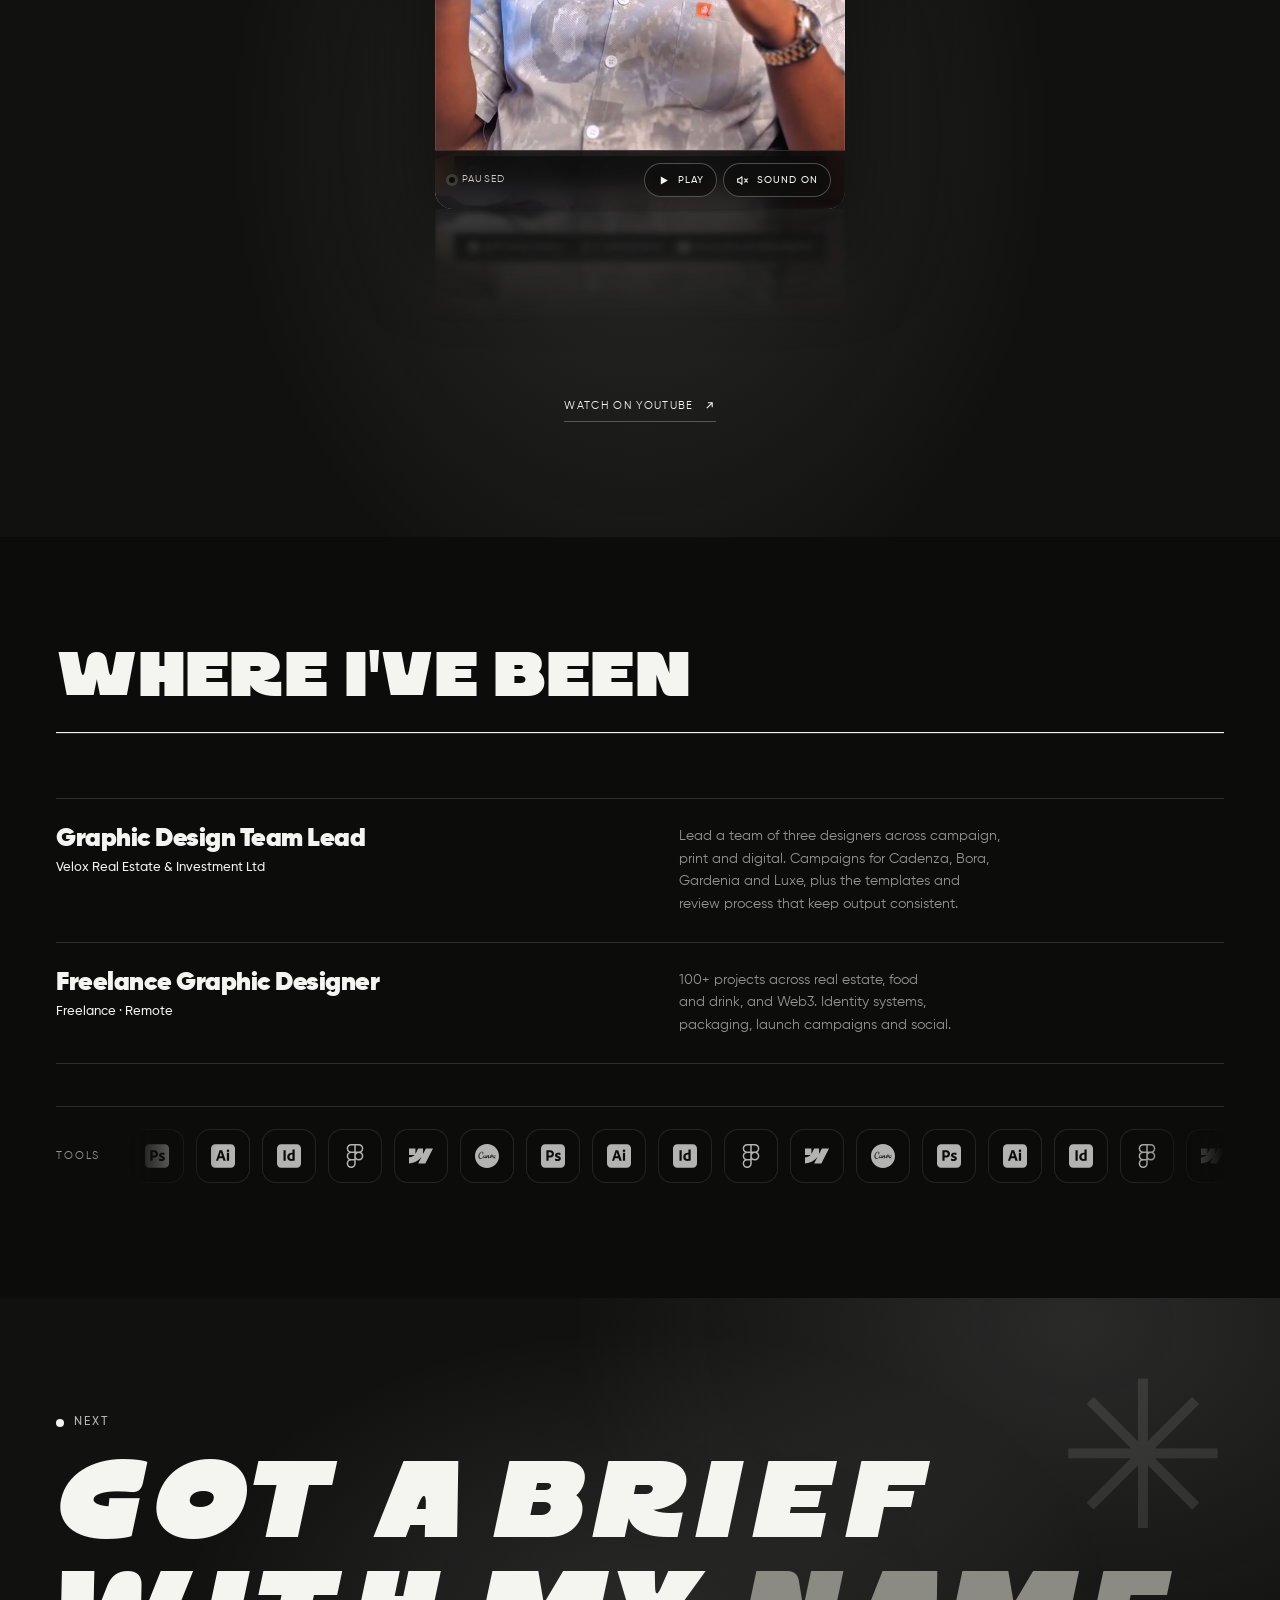
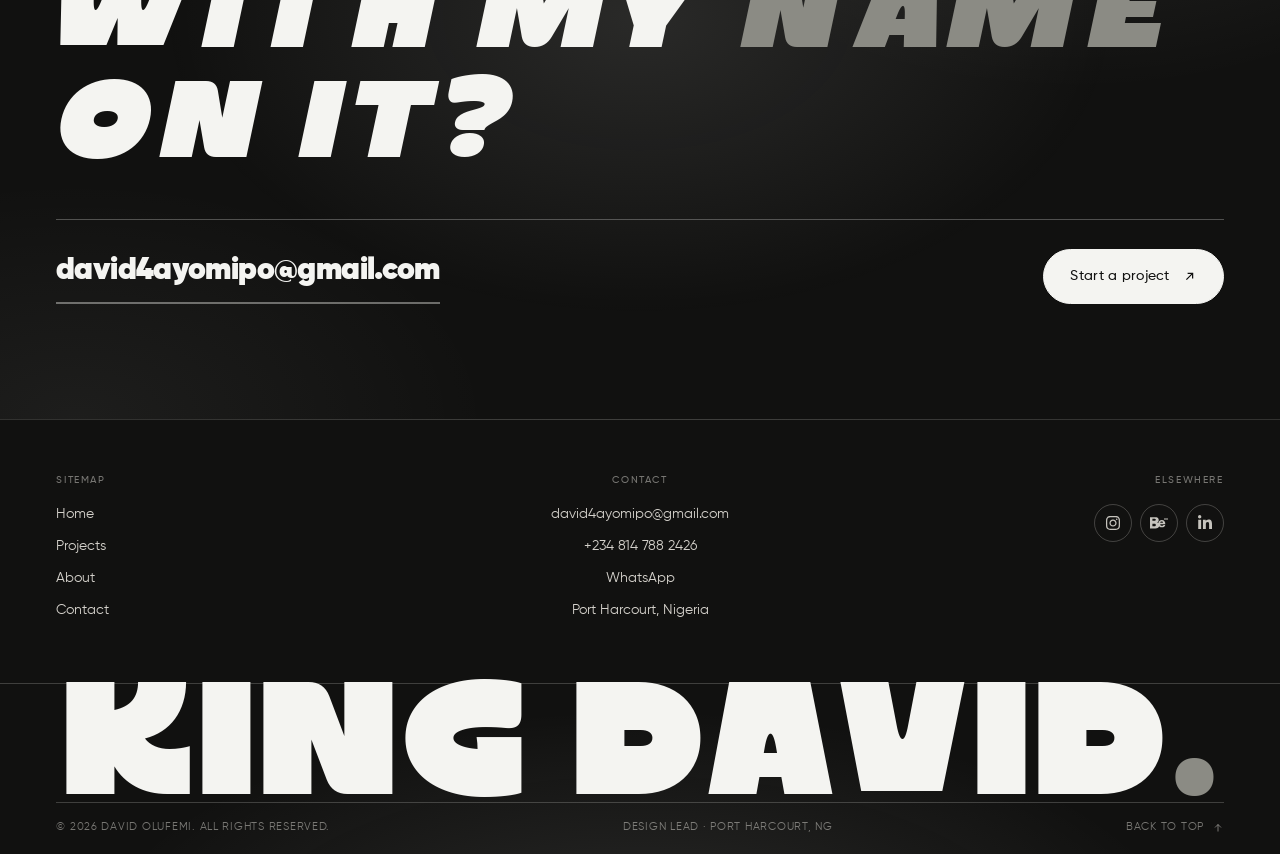
==== commit 68ab7aae: "Switch supporting type to Gilroy Replaces Archivo Black, Roboto Slab and Caveat with one self-hosted" ====
--- a/about.html
+++ b/about.html
@@ -8,10 +8,10 @@
 <meta name="theme-color" content="#0c0c0b">
 <script>try{if(localStorage.getItem("kd-theme")==="light"){document.documentElement.dataset.theme="light";}}catch(e){}</script>
 <link rel="icon" href="assets/favicon.svg" type="image/svg+xml">
-<link rel="preconnect" href="https://fonts.googleapis.com">
-<link rel="preconnect" href="https://fonts.gstatic.com" crossorigin>
+<link rel="preload" href="assets/fonts/Flicko-Regular.woff" as="font" type="font/woff" crossorigin>
+<link rel="preload" href="assets/fonts/Gilroy-Regular.woff2" as="font" type="font/woff2" crossorigin>
+<link rel="preload" href="assets/fonts/Gilroy-Medium.woff2" as="font" type="font/woff2" crossorigin>
 <link rel="preconnect" href="https://www.youtube-nocookie.com">
-<link href="https://fonts.googleapis.com/css2?family=Archivo+Black&family=Caveat:wght@500;600&family=Roboto+Slab:wght@200;300;400;500;600;700&display=swap" rel="stylesheet">
 <link rel="stylesheet" href="styles.css">
 <noscript><style>.preloader{display:none!important}.reveal{opacity:1!important;transform:none!important;filter:none!important}body.is-locked{overflow:auto!important}.reel__overlay{display:none!important}</style></noscript>
 </head>
--- a/styles.css
+++ b/styles.css
@@ -15,6 +15,65 @@
   src: url("assets/fonts/Flicko-Italic.woff") format("woff");
   font-weight: 100 900;
   font-style: italic;
+  font-display: swap;
+}
+
+/* Gilroy - supporting sans for body, UI and small labels */
+@font-face {
+  font-family: "Gilroy";
+  src: url("assets/fonts/Gilroy-Light.woff2") format("woff2");
+  font-weight: 300;
+  font-style: normal;
+  font-display: swap;
+}
+@font-face {
+  font-family: "Gilroy";
+  src: url("assets/fonts/Gilroy-Regular.woff2") format("woff2");
+  font-weight: 400;
+  font-style: normal;
+  font-display: swap;
+}
+@font-face {
+  font-family: "Gilroy";
+  src: url("assets/fonts/Gilroy-Medium.woff2") format("woff2");
+  font-weight: 500;
+  font-style: normal;
+  font-display: swap;
+}
+@font-face {
+  font-family: "Gilroy";
+  src: url("assets/fonts/Gilroy-Medium.woff2") format("woff2");
+  font-weight: 600;
+  font-style: normal;
+  font-display: swap;
+}
+@font-face {
+  font-family: "Gilroy";
+  src: url("assets/fonts/Gilroy-Bold.woff2") format("woff2");
+  font-weight: 700;
+  font-style: normal;
+  font-display: swap;
+}
+@font-face {
+  font-family: "Gilroy";
+  src: url("assets/fonts/Gilroy-Heavy.woff2") format("woff2");
+  font-weight: 800;
+  font-style: normal;
+  font-display: swap;
+}
+/* Single-weight aliases so existing --heavy / --hand rules keep their look */
+@font-face {
+  font-family: "Gilroy Heavy";
+  src: url("assets/fonts/Gilroy-Heavy.woff2") format("woff2");
+  font-weight: 100 900;
+  font-style: normal;
+  font-display: swap;
+}
+@font-face {
+  font-family: "Gilroy Light";
+  src: url("assets/fonts/Gilroy-Light.woff2") format("woff2");
+  font-weight: 100 900;
+  font-style: normal;
   font-display: swap;
 }
 
@@ -51,9 +110,9 @@
   --glass: rgba(12, 12, 11, 0.78);
 
   --display: "Flicko", "Archivo Black", "Arial Black", sans-serif;
-  --heavy: "Archivo Black", "Arial Black", sans-serif;
-  --body: "Roboto Slab", Georgia, serif;
-  --hand: "Caveat", "Segoe Script", cursive;
+  --heavy: "Gilroy Heavy", "Archivo Black", "Arial Black", sans-serif;
+  --body: "Gilroy", "Helvetica Neue", Arial, sans-serif;
+  --hand: "Gilroy Light", "Caveat", "Segoe Script", cursive;
 
   --header-h: 76px;
   --pad: clamp(20px, 4.4vw, 72px);
@@ -249,6 +308,8 @@
   white-space: nowrap;
   border: 0;
 }
+
+[hidden] { display: none !important; }
 
 /* ---------- Buttons ---------- */
 .btn {
@@ -3357,7 +3418,7 @@
 
 .intro-hero {
   background-image:
-    radial-gradient(26% 22% at var(--px, 50%) var(--py, 50%), var(--glow-strong), transparent 72%),
+    radial-gradient(circle clamp(220px, 24vw, 420px) at var(--px, 50%) var(--py, 50%), var(--glow-strong), transparent 72%),
     radial-gradient(62% 46% at 50% 0%, var(--glow), transparent 70%),
     radial-gradient(70% 42% at 50% 102%, rgba(0, 0, 0, 0.42), transparent 74%);
 }
@@ -3623,14 +3684,16 @@
 }
 
 @media (max-width: 350px) {
-  .site-header { gap: 10px; }
-  .brand { font-size: 15px; }
-  .header-right { gap: 8px; }
-  .header-cta { padding: 8px 12px; font-size: 11px; }
-  .theme-toggle { width: 30px; height: 30px; }
-  .theme-toggle__icon { width: 14px; height: 14px; }
+  .site-header { gap: 8px; padding-inline: 12px; }
+  .brand { font-size: 14px; }
+  .header-right { gap: 6px; }
+  .header-cta { padding: 7px 10px; font-size: 10.5px; gap: 6px; }
+  .header-cta svg { width: 11px; height: 11px; }
+  .header-cta__dot { display: none; }
+  .theme-toggle { width: 28px; height: 28px; }
+  .theme-toggle__icon { width: 13px; height: 13px; }
   .menu-toggle { font-size: 11px; gap: 6px; }
-  .menu-toggle i { width: 16px; }
+  .menu-toggle i { width: 15px; }
   .ih__lede { font-size: 12.5px; }
 }
 
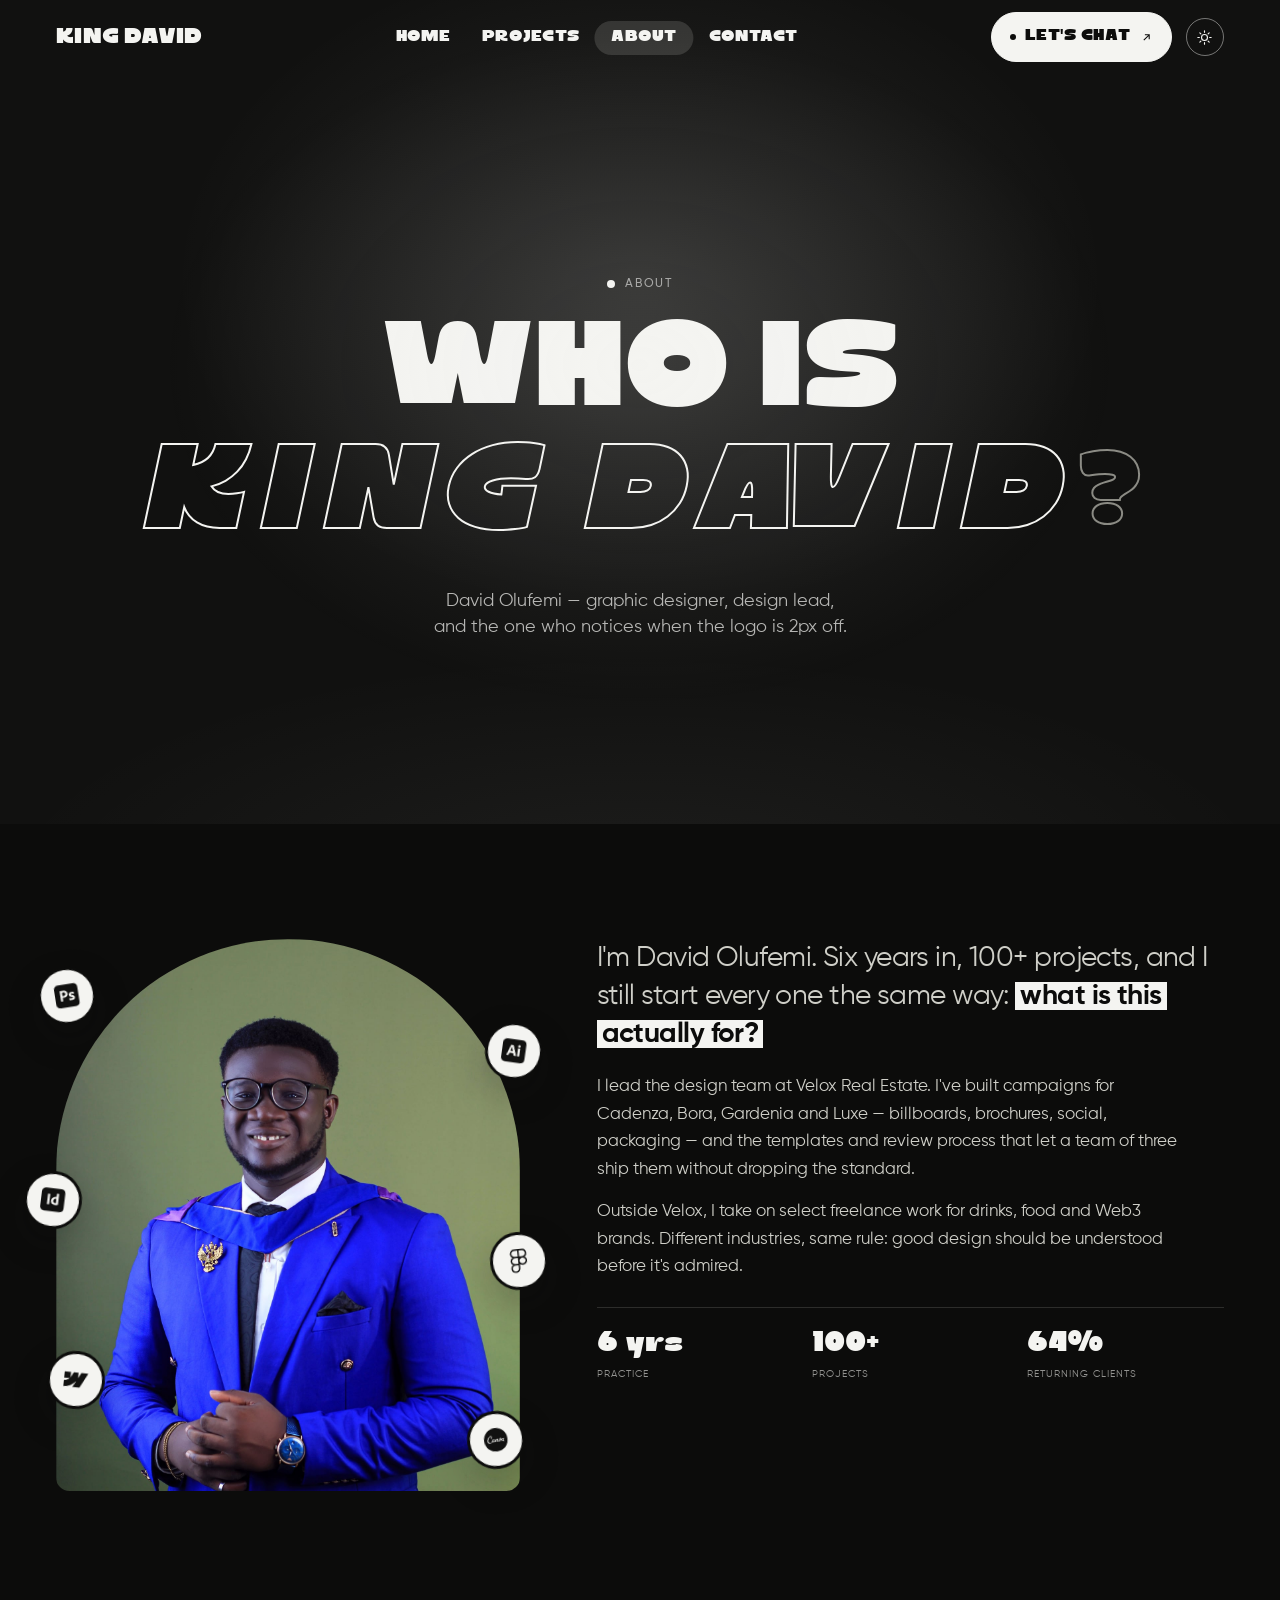
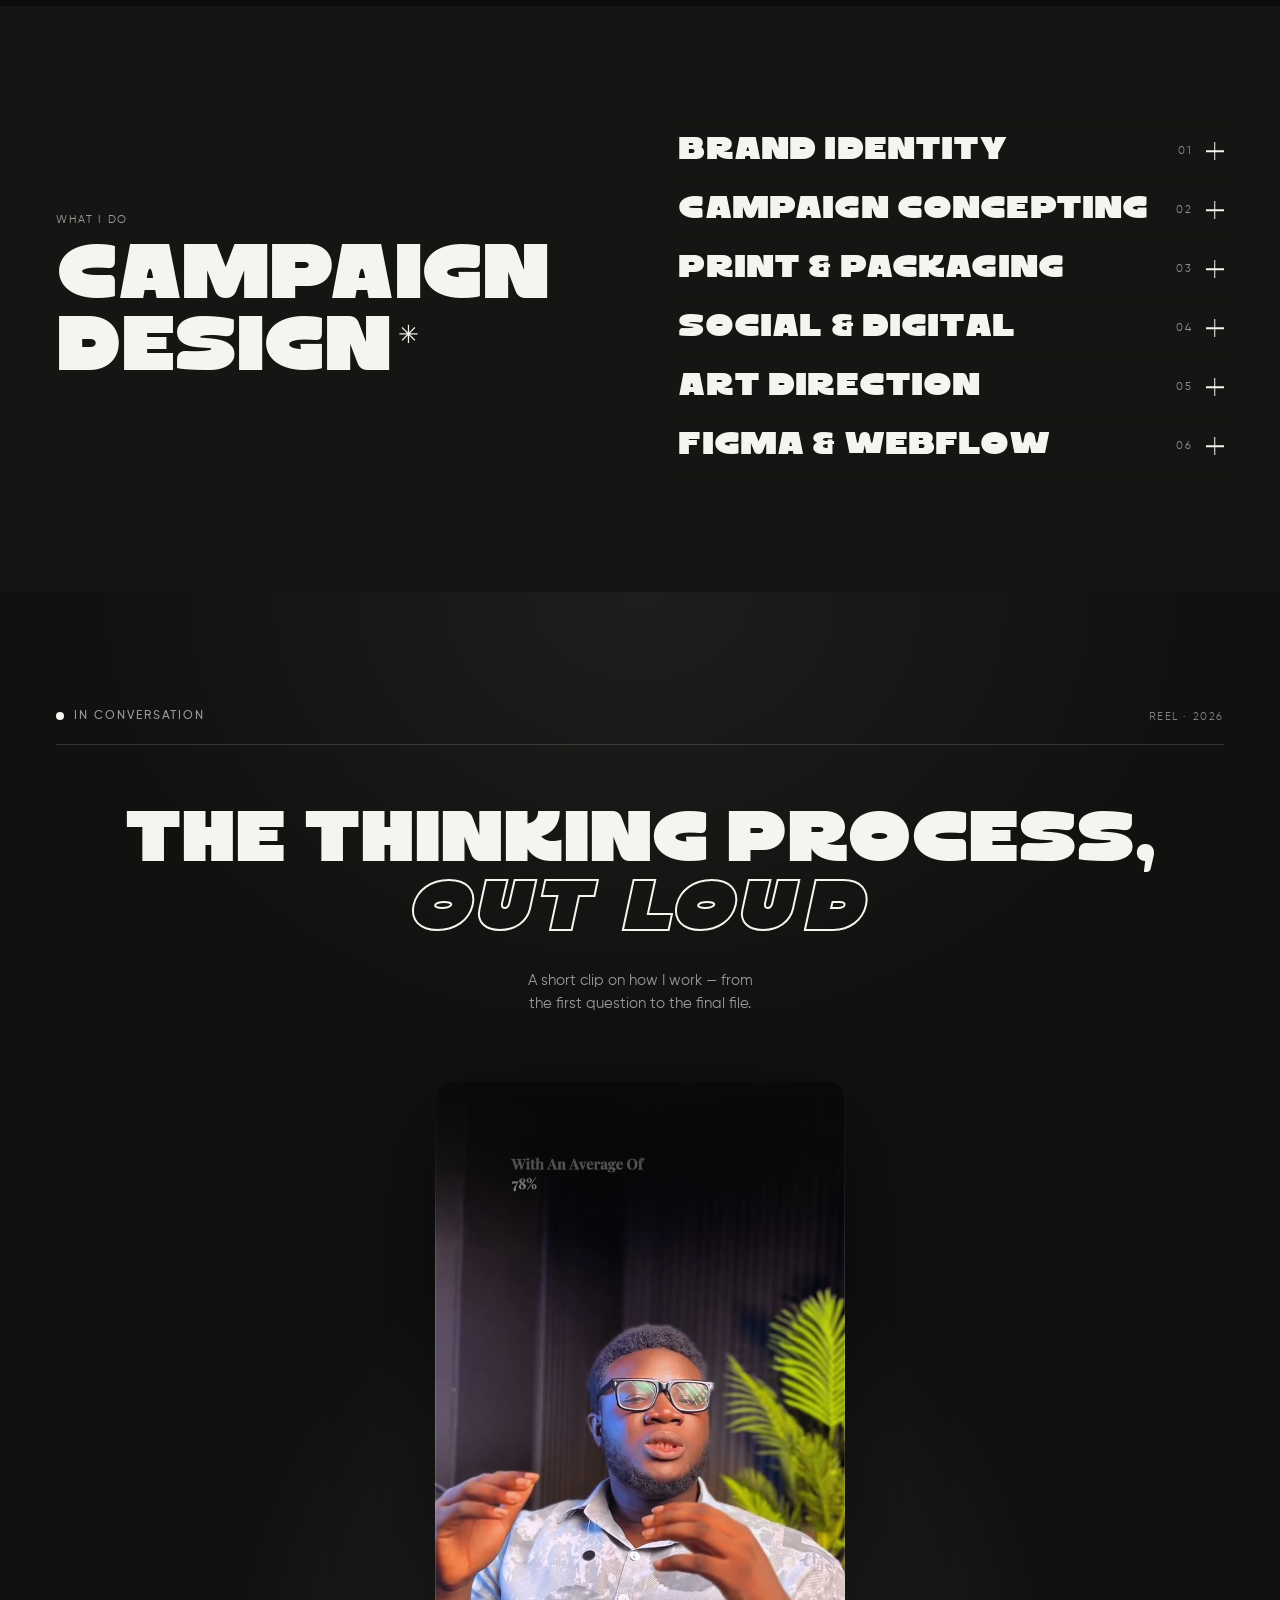
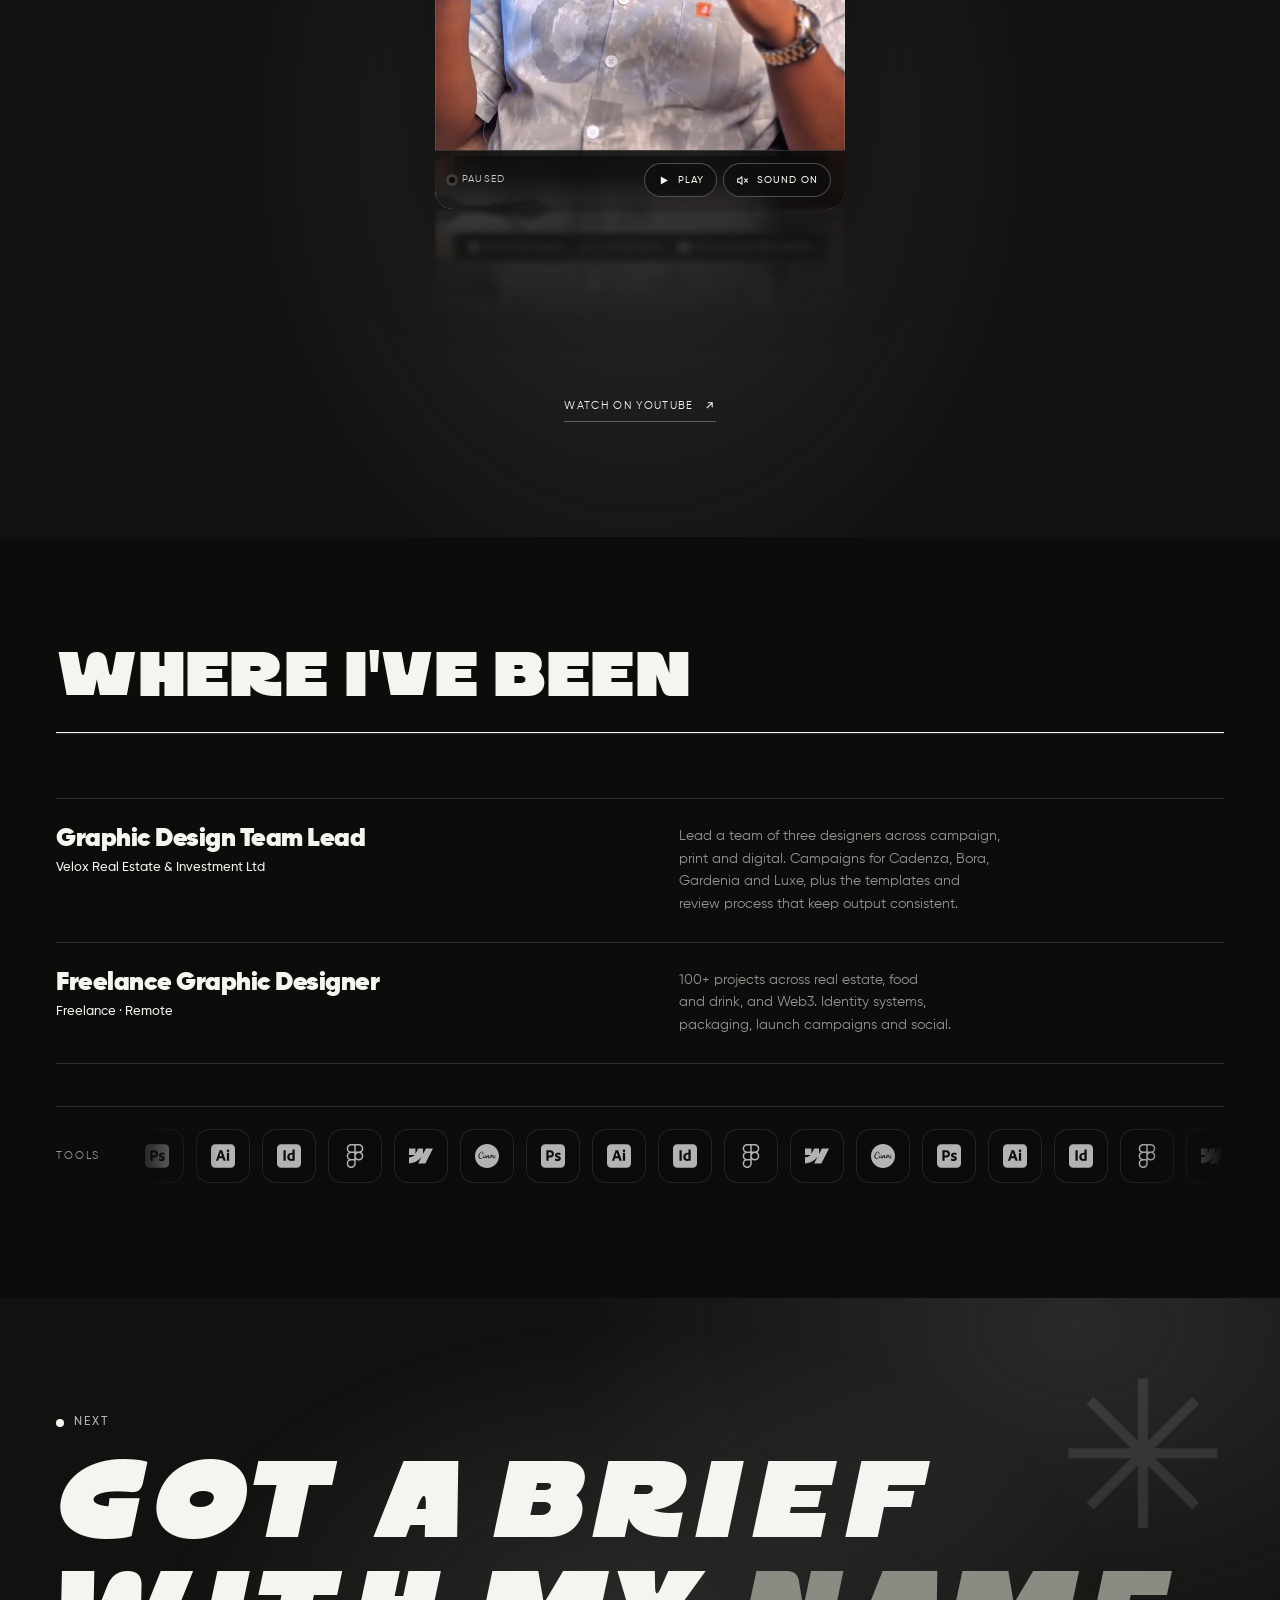
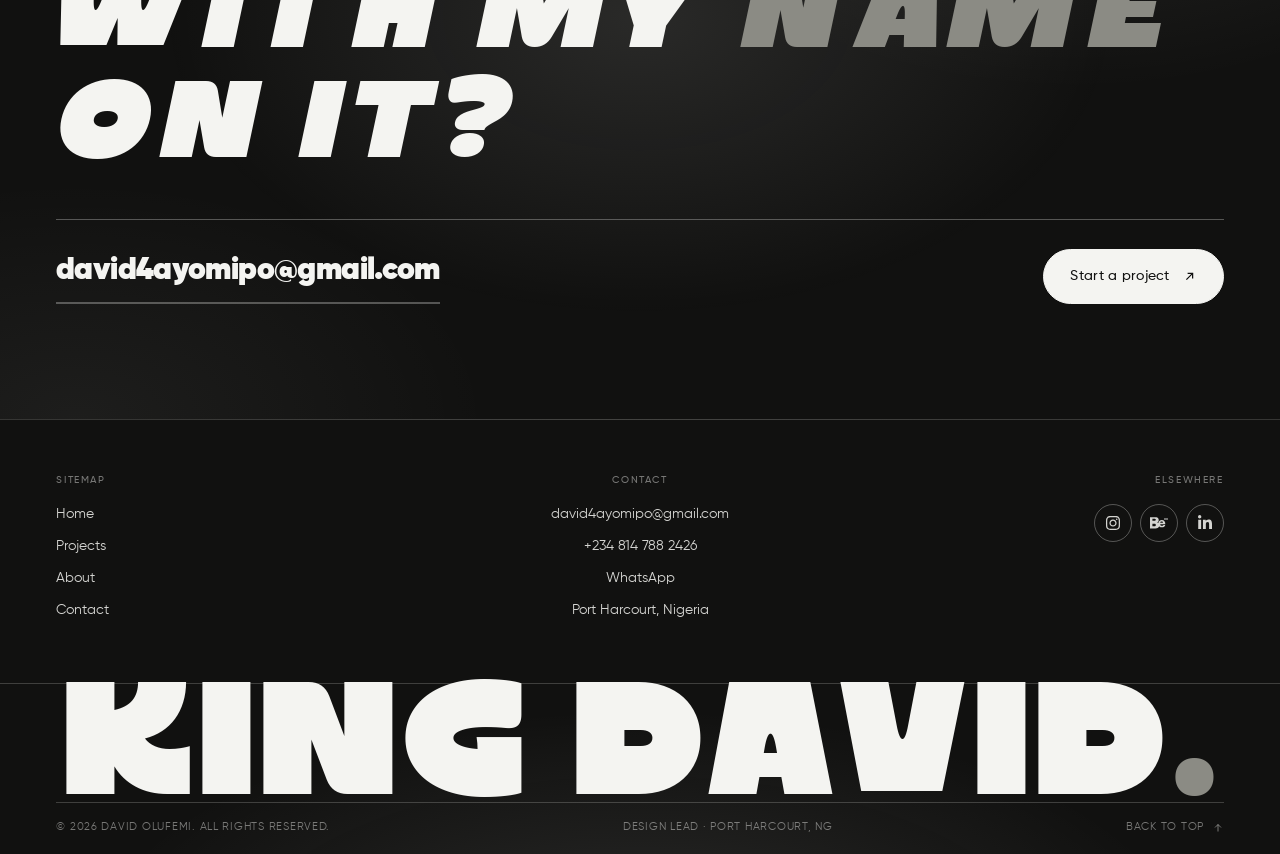
==== commit f2adf83a: "Remove hyphens from site copy; point Cadenza hero to Port Harcourt" ====
--- a/about.html
+++ b/about.html
@@ -115,7 +115,7 @@
         <p>
           I lead the design team at Velox Real Estate. I've built campaigns for Cadenza, Bora,
           Gardenia and Luxe — billboards, brochures, social, packaging — and the templates and
-          review process that let a three-person team ship them without dropping the standard.
+          review process that let a team of three ship them without dropping the standard.
         </p>
         <p>
           Outside Velox, I take on select freelance work for drinks, food and Web3 brands.
@@ -206,7 +206,7 @@
             </h3>
             <div class="acc__panel" id="skill-art" aria-hidden="true">
               <div class="acc__panel-inner">
-                <p>The look, the references and the shoot-day calls that make a campaign feel deliberate.</p>
+                <p>The look, the references and the shoot day calls that make a campaign feel deliberate.</p>
               </div>
             </div>
           </div>
--- a/styles.css
+++ b/styles.css
@@ -89,6 +89,15 @@
   --panel: #111110;
   --panel-2: #191917;
   --panel-fg: #f4f4f1;
+  --panel-strong: rgba(244, 244, 241, 0.86);
+  --panel-muted: rgba(244, 244, 241, 0.72);
+  --panel-soft: rgba(244, 244, 241, 0.6);
+  --panel-faint: rgba(244, 244, 241, 0.5);
+  --panel-dim: rgba(244, 244, 241, 0.45);
+  --panel-line: rgba(244, 244, 241, 0.16);
+  --panel-line-strong: rgba(244, 244, 241, 0.3);
+  --panel-stroke: rgba(244, 244, 241, 0.2);
+  --panel-ring: rgba(244, 244, 241, 0.45);
 
   --ink: #f4f4f1;
   --ink-2: #cfcfc8;
@@ -108,10 +117,11 @@
   --glow-soft: rgba(244, 244, 241, 0.055);
   --glow-strong: rgba(244, 244, 241, 0.22);
   --glass: rgba(12, 12, 11, 0.78);
-
-  --display: "Flicko", "Archivo Black", "Arial Black", sans-serif;
-  --heavy: "Gilroy Heavy", "Archivo Black", "Arial Black", sans-serif;
-  --body: "Gilroy", "Helvetica Neue", Arial, sans-serif;
+  --hero-floor: rgba(0, 0, 0, 0.42);
+
+  --display: "Flicko", "Archivo Black", "Arial Black", "Segoe UI", sans-serif;
+  --heavy: "Gilroy Heavy", "Archivo Black", "Arial Black", "Segoe UI", sans-serif;
+  --body: "Gilroy", "Helvetica Neue", Arial, "Segoe UI", sans-serif;
   --hand: "Gilroy Light", "Caveat", "Segoe Script", cursive;
 
   --header-h: 76px;
@@ -123,30 +133,40 @@
 html[data-theme="light"] {
   color-scheme: light;
 
-  --paper: #f4f4f1;
-  --paper-2: #e8e8e4;
-  --panel: #111110;
-  --panel-2: #1a1a18;
-  --panel-fg: #f4f4f1;
+  --paper: #ffffff;
+  --paper-2: #f7f7f7;
+  --panel: #ffffff;
+  --panel-2: #f5f5f5;
+  --panel-fg: #111110;
+  --panel-strong: rgba(17, 17, 16, 0.9);
+  --panel-muted: rgba(17, 17, 16, 0.78);
+  --panel-soft: rgba(17, 17, 16, 0.68);
+  --panel-faint: rgba(17, 17, 16, 0.6);
+  --panel-dim: rgba(17, 17, 16, 0.54);
+  --panel-line: rgba(17, 17, 16, 0.16);
+  --panel-line-strong: rgba(17, 17, 16, 0.3);
+  --panel-stroke: rgba(17, 17, 16, 0.2);
+  --panel-ring: rgba(17, 17, 16, 0.45);
 
   --ink: #111110;
   --ink-2: #1d1d1b;
   --ink-soft: #6b6b66;
   --red: #111110;
   --red-deep: #000000;
-  --lime: #f4f4f1;
+  --lime: #ffffff;
   --cobalt: #1d1d1b;
   --tangerine: #8b8b84;
   --plum: #3a3a36;
   --pink: #c7c7c1;
   --grey: #8b8b84;
   --line: rgba(17, 17, 16, 0.15);
-  --line-light: rgba(244, 244, 241, 0.2);
-
-  --glow: rgba(17, 17, 16, 0.09);
-  --glow-soft: rgba(17, 17, 16, 0.05);
-  --glow-strong: rgba(17, 17, 16, 0.16);
-  --glass: rgba(244, 244, 241, 0.92);
+  --line-light: rgba(17, 17, 16, 0.2);
+
+  --glow: rgba(17, 17, 16, 0.05);
+  --glow-soft: rgba(17, 17, 16, 0.028);
+  --glow-strong: rgba(17, 17, 16, 0.1);
+  --glass: rgba(255, 255, 255, 0.92);
+  --hero-floor: rgba(17, 17, 16, 0.05);
 }
 
 /* ---------- Reset ---------- */
@@ -351,7 +371,7 @@
 .btn-ghost-light {
   --btn-bg: transparent;
   --btn-fg: var(--panel-fg);
-  border: 1px solid rgba(244, 241, 234, 0.4);
+  border: 1px solid var(--panel-line-strong);
 }
 .btn-ghost-light:hover { --btn-bg: var(--panel-fg); --btn-fg: var(--panel); }
 
@@ -399,21 +419,21 @@
   width: min(280px, 60vw);
   height: 3px;
   margin: 26px auto 12px;
-  background: rgba(244, 241, 234, 0.18);
+  background: var(--panel-line);
   overflow: hidden;
 }
 .preloader__bar i {
   display: block;
   height: 100%;
   width: 0;
-  background: var(--lime);
+  background: var(--panel-fg);
   transition: width 0.2s linear;
 }
 .preloader__count {
   font-size: 12px;
   letter-spacing: 0.2em;
   text-transform: uppercase;
-  color: rgba(244, 241, 234, 0.6);
+  color: var(--panel-soft);
 }
 body.no-js .preloader { display: none; }
 
@@ -483,7 +503,7 @@
   justify-content: space-between;
   gap: 20px;
   padding: 0 var(--pad);
-  color: var(--panel-fg);
+  color: var(--ink);
   transition: background 0.4s ease, color 0.4s ease, border-color 0.4s ease;
   border-bottom: 1px solid transparent;
 }
@@ -495,13 +515,13 @@
   color: var(--ink);
 }
 .site-header:not(.is-stuck) .header-cta {
-  --btn-bg: var(--panel-fg);
-  --btn-fg: var(--panel);
-  border: 1px solid var(--panel-fg);
+  --btn-bg: var(--ink);
+  --btn-fg: var(--paper);
+  border: 1px solid var(--ink);
 }
 .site-header:not(.is-stuck) .header-cta:hover {
   --btn-bg: transparent;
-  --btn-fg: var(--panel-fg);
+  --btn-fg: var(--ink);
 }
 
 .brand {
@@ -730,10 +750,10 @@
   gap: 22px 48px;
   align-items: flex-end;
   justify-content: space-between;
-  border-top: 1px solid var(--line-light);
+  border-top: 1px solid var(--panel-line);
   padding-top: 24px;
   font-size: 13px;
-  color: rgba(244, 241, 234, 0.7);
+  color: var(--panel-muted);
 }
 .menu__foot a { text-decoration: underline; text-underline-offset: 3px; }
 .menu__foot a:hover { color: var(--grey); }
@@ -758,8 +778,8 @@
   color: var(--panel-fg);
   overflow: hidden;
   padding: 16px 0;
-  border-top: 1px solid rgba(244, 244, 241, 0.12);
-  border-bottom: 1px solid rgba(244, 244, 241, 0.12);
+  border-top: 1px solid var(--panel-line);
+  border-bottom: 1px solid var(--panel-line);
 }
 .ticker__track {
   display: flex;
@@ -785,7 +805,7 @@
 .ticker__group i {
   font-style: normal;
   font-size: 20px;
-  color: var(--lime);
+  color: var(--panel-fg);
   line-height: 0;
 }
 @keyframes ticker {
@@ -817,13 +837,13 @@
   align-items: center;
   gap: 18px;
   padding-top: 14px;
-  border-top: 1px solid rgba(244, 244, 241, 0.16);
+  border-top: 1px solid var(--panel-line);
   font-size: 10.5px;
   letter-spacing: 0.16em;
   text-transform: uppercase;
-  color: rgba(244, 244, 241, 0.58);
-}
-.ih__meta-mid { color: rgba(244, 244, 241, 0.4); }
+  color: var(--panel-soft);
+}
+.ih__meta-mid { color: var(--panel-dim); }
 
 .ih__ghost {
   position: absolute;
@@ -838,7 +858,7 @@
   text-transform: uppercase;
   white-space: nowrap;
   color: transparent;
-  -webkit-text-stroke: 1px rgba(244, 244, 241, 0.2);
+  -webkit-text-stroke: 1px var(--panel-stroke);
   pointer-events: none;
   translate: calc(var(--mx, 0) * -16px) calc(var(--my, 0) * -9px);
   will-change: translate;
@@ -878,7 +898,7 @@
   font-size: 10.5px;
   letter-spacing: 0.18em;
   text-transform: uppercase;
-  color: rgba(244, 244, 241, 0.58);
+  color: var(--panel-soft);
 }
 .ih__title {
   font-family: var(--display);
@@ -894,7 +914,7 @@
   margin-top: clamp(14px, 2vw, 22px);
   font-size: clamp(14px, 1.15vw, 17px);
   line-height: 1.5;
-  color: rgba(244, 244, 241, 0.64);
+  color: var(--panel-muted);
   text-wrap: balance;
 }
 
@@ -908,7 +928,7 @@
   position: absolute;
   right: var(--pad);
   display: block;
-  background: var(--paper-2);
+  background: var(--paper);
   color: var(--ink);
   border: 1px solid var(--line);
   border-radius: 14px;
@@ -947,7 +967,7 @@
   display: flex;
   align-items: center;
   gap: 10px;
-  background: color-mix(in srgb, var(--paper-2) 88%, transparent);
+  background: color-mix(in srgb, var(--paper) 90%, transparent);
   -webkit-backdrop-filter: blur(10px);
   backdrop-filter: blur(10px);
 }
@@ -997,11 +1017,11 @@
   gap: 16px;
   flex-wrap: wrap;
   padding: 16px 0 18px;
-  border-top: 1px solid rgba(244, 244, 241, 0.16);
+  border-top: 1px solid var(--panel-line);
   font-size: 10.5px;
   letter-spacing: 0.14em;
   text-transform: uppercase;
-  color: rgba(244, 244, 241, 0.55);
+  color: var(--panel-faint);
 }
 .ih__foot .hero__scroll i { background: var(--panel-fg); height: 18px; }
 
@@ -1418,7 +1438,7 @@
   height: 44px;
   border-radius: 50%;
   background: var(--lime);
-  color: var(--panel);
+  color: #111110;
   display: grid;
   place-items: center;
   transform: translateY(10px) scale(0.9);
@@ -1509,7 +1529,7 @@
   position: relative;
   overflow: hidden;
 }
-.statement .kicker { color: rgba(244, 244, 241, 0.6); }
+.statement .kicker { color: var(--panel-soft); }
 .statement .kicker::before { background: var(--panel-fg); }
 .statement__head {
   font-family: var(--display);
@@ -1521,9 +1541,9 @@
 }
 .statement__head .outline {
   color: transparent;
-  -webkit-text-stroke: 1.5px var(--lime);
-}
-.statement__head .accent { color: var(--lime); }
+  -webkit-text-stroke: 1.5px var(--panel-fg);
+}
+.statement__head .accent { color: var(--panel-fg); }
 .statement__grid {
   display: grid;
   grid-template-columns: 1fr 1fr;
@@ -1533,7 +1553,7 @@
 }
 .statement__text {
   max-width: 46ch;
-  color: rgba(244, 241, 234, 0.72);
+  color: var(--panel-muted);
   font-size: clamp(16px, 1.3vw, 19px);
 }
 .statement__text strong { color: var(--panel-fg); }
@@ -1558,7 +1578,7 @@
   display: flex;
   align-items: baseline;
   gap: 2px;
-  color: var(--lime);
+  color: var(--panel-fg);
 }
 .stat b em {
   font-family: var(--body);
@@ -1574,7 +1594,7 @@
   line-height: 1.4;
   letter-spacing: 0.08em;
   text-transform: uppercase;
-  color: rgba(244, 241, 234, 0.55);
+  color: var(--panel-faint);
 }
 .statement__mark {
   position: absolute;
@@ -1584,7 +1604,7 @@
   font-size: clamp(100px, 22vw, 320px);
   line-height: 0.7;
   color: transparent;
-  -webkit-text-stroke: 1px rgba(244, 241, 234, 0.09);
+  -webkit-text-stroke: 1px color-mix(in srgb, var(--panel-fg) 9%, transparent);
   pointer-events: none;
   text-transform: uppercase;
   white-space: nowrap;
@@ -1739,7 +1759,7 @@
   height: 118px;
   border-radius: 50%;
   background: var(--lime);
-  color: var(--panel);
+  color: #111110;
   display: grid;
   place-items: center;
   text-align: center;
@@ -1779,7 +1799,7 @@
   position: relative;
   overflow: hidden;
 }
-.cta .kicker { color: rgba(244, 244, 241, 0.72); }
+.cta .kicker { color: var(--panel-muted); }
 .cta .kicker::before { background: var(--panel-fg); }
 .cta__title {
   font-family: var(--display);
@@ -1796,14 +1816,14 @@
   align-items: flex-end;
   gap: 30px;
   flex-wrap: wrap;
-  border-top: 1px solid rgba(244, 244, 241, 0.28);
+  border-top: 1px solid var(--panel-line-strong);
   padding-top: 26px;
 }
 .cta__mail {
   font-family: var(--heavy);
   font-size: clamp(17px, 2.4vw, 32px);
   letter-spacing: -0.02em;
-  border-bottom: 2px solid rgba(244, 244, 241, 0.4);
+  border-bottom: 2px solid var(--panel-line-strong);
   padding-bottom: 6px;
   transition: border-color 0.3s, color 0.3s;
   word-break: break-word;
@@ -1816,13 +1836,13 @@
   font-size: 12px;
   letter-spacing: 0.08em;
   text-transform: uppercase;
-  color: rgba(244, 244, 241, 0.72);
+  color: var(--panel-muted);
 }
 .cta__meta a {
   text-decoration: underline;
   text-decoration-thickness: 1px;
   text-underline-offset: 4px;
-  text-decoration-color: rgba(244, 244, 241, 0.35);
+  text-decoration-color: var(--panel-line-strong);
   transition: color 0.3s, text-decoration-color 0.3s;
 }
 .cta__meta a:hover {
@@ -1836,7 +1856,7 @@
   font-family: var(--heavy);
   font-size: 16vw;
   line-height: 1;
-  color: rgba(244, 244, 241, 0.1);
+  color: color-mix(in srgb, var(--panel-fg) 10%, transparent);
   animation: spin 30s linear infinite;
   pointer-events: none;
 }
@@ -1849,7 +1869,7 @@
   padding: clamp(36px, 4vw, 54px) var(--pad) 0;
   position: relative;
   overflow: hidden;
-  border-top: 1px solid rgba(244, 244, 241, 0.14);
+  border-top: 1px solid var(--panel-line);
 }
 .footer__cols {
   display: grid;
@@ -1869,7 +1889,7 @@
   font-size: 10px;
   letter-spacing: 0.16em;
   text-transform: uppercase;
-  color: rgba(244, 241, 234, 0.45);
+  color: var(--panel-dim);
   margin-bottom: 16px;
   font-weight: 600;
 }
@@ -1878,11 +1898,11 @@
   display: block;
   font-size: 14px;
   line-height: 1.5;
-  color: rgba(244, 241, 234, 0.86);
+  color: var(--panel-strong);
   margin-bottom: 9px;
   transition: color 0.25s;
 }
-.footer__col a:hover { color: var(--lime); }
+.footer__col a:hover { color: var(--panel-fg); }
 .footer__socials {
   display: flex;
   align-items: center;
@@ -1897,11 +1917,11 @@
   height: 38px;
   margin: 0;
   padding: 0;
-  border: 1px solid rgba(244, 241, 234, 0.22);
+  border: 1px solid var(--panel-line-strong);
   border-radius: 50%;
   background-color: transparent;
   background-image: none;
-  color: rgba(244, 241, 234, 0.8);
+  color: var(--panel-strong);
   transition: background-color 0.3s, border-color 0.3s, color 0.3s, transform 0.4s var(--ease);
 }
 .footer__col .footer__social:hover {
@@ -1944,9 +1964,9 @@
   font-size: 10.5px;
   letter-spacing: 0.07em;
   text-transform: uppercase;
-  color: rgba(244, 241, 234, 0.45);
-}
-.footer__bottom a:hover { color: var(--lime); }
+  color: var(--panel-dim);
+}
+.footer__bottom a:hover { color: var(--panel-fg); }
 .footer__top-link {
   display: inline-flex;
   align-items: center;
@@ -2226,7 +2246,7 @@
   text-align: center;
   padding: clamp(36px, 5vw, 64px) var(--pad) clamp(28px, 4vw, 48px);
 }
-.about-hero .kicker { color: rgba(244, 241, 234, 0.6); }
+.about-hero .kicker { color: var(--panel-soft); }
 .about-hero .kicker::before { background: var(--panel-fg); }
 .about-hero__title {
   font-family: var(--display);
@@ -2254,7 +2274,7 @@
   max-width: 50ch;
   font-size: clamp(15px, 1.4vw, 19px);
   line-height: 1.5;
-  color: rgba(244, 241, 234, 0.7);
+  color: var(--panel-muted);
 }
 .about-bio {
   display: grid;
@@ -2473,7 +2493,7 @@
   color: var(--panel-fg);
   overflow: hidden;
 }
-.reel .kicker { color: rgba(244, 241, 234, 0.6); }
+.reel .kicker { color: var(--panel-soft); }
 .reel .kicker::before { background: var(--panel-fg); }
 .reel__head {
   display: flex;
@@ -2481,14 +2501,14 @@
   justify-content: space-between;
   gap: 20px;
   padding-bottom: 18px;
-  border-bottom: 1px solid rgba(244, 241, 234, 0.16);
+  border-bottom: 1px solid var(--panel-line);
   margin-bottom: clamp(36px, 5vw, 64px);
 }
 .reel__meta {
   font-size: 11px;
   letter-spacing: 0.14em;
   text-transform: uppercase;
-  color: rgba(244, 241, 234, 0.5);
+  color: var(--panel-faint);
   white-space: nowrap;
 }
 .reel__band {
@@ -2523,7 +2543,7 @@
   max-width: 46ch;
   font-size: clamp(14px, 1.15vw, 16px);
   line-height: 1.6;
-  color: rgba(244, 241, 234, 0.62);
+  color: var(--panel-soft);
   text-wrap: balance;
 }
 .reel__link {
@@ -2532,7 +2552,7 @@
   gap: 9px;
   margin-top: clamp(22px, 2.8vw, 34px);
   padding-bottom: 6px;
-  border-bottom: 1px solid rgba(244, 241, 234, 0.28);
+  border-bottom: 1px solid var(--panel-line-strong);
   font-size: 11px;
   letter-spacing: 0.12em;
   text-transform: uppercase;
@@ -2540,7 +2560,7 @@
   transition: color 0.25s, border-color 0.25s;
 }
 .reel__link svg { width: 13px; height: 13px; transition: transform 0.3s var(--ease); }
-.reel__link:hover { color: var(--lime); border-color: var(--lime); }
+.reel__link:hover { color: var(--panel-fg); border-color: var(--panel-fg); }
 .reel__link:hover svg { transform: translate(2px, -2px); }
 .reel__link:focus-visible { outline: 2px solid var(--panel-fg); outline-offset: 4px; }
 .reel__stage {
@@ -2570,6 +2590,17 @@
   opacity: 0.55;
 }
 .reel__frame {
+  /* Media frame stays dark in both themes, so keep the panel tokens dark here */
+  --panel: #111110;
+  --panel-2: #191917;
+  --panel-fg: #f4f4f1;
+  --panel-strong: rgba(244, 244, 241, 0.86);
+  --panel-muted: rgba(244, 244, 241, 0.72);
+  --panel-soft: rgba(244, 244, 241, 0.6);
+  --panel-faint: rgba(244, 244, 241, 0.5);
+  --panel-dim: rgba(244, 244, 241, 0.45);
+  --panel-line: rgba(244, 244, 241, 0.16);
+  --panel-line-strong: rgba(244, 244, 241, 0.3);
   position: relative;
   aspect-ratio: 9 / 16;
   border-radius: var(--radius);
@@ -2845,7 +2876,7 @@
   text-align: center;
   padding: clamp(40px, 5vw, 70px) var(--pad) clamp(30px, 4vw, 50px);
 }
-.contact-hero .kicker { color: rgba(244, 241, 234, 0.6); }
+.contact-hero .kicker { color: var(--panel-soft); }
 .contact-hero .kicker::before { background: var(--panel-fg); }
 .contact-hero__title {
   font-family: var(--display);
@@ -2865,11 +2896,11 @@
   max-width: 44ch;
   font-size: clamp(15px, 1.4vw, 19px);
   line-height: 1.5;
-  color: rgba(244, 241, 234, 0.7);
+  color: var(--panel-muted);
 }
 .contact-hero__foot {
   padding: 14px var(--pad) 18px;
-  border-top: 1px solid var(--line-light);
+  border-top: 1px solid var(--panel-line);
   display: flex;
   justify-content: space-between;
   gap: 18px;
@@ -2877,25 +2908,25 @@
   font-size: 11px;
   letter-spacing: 0.12em;
   text-transform: uppercase;
-  color: rgba(244, 241, 234, 0.55);
+  color: var(--panel-faint);
 }
 .contact-hero__status {
   display: inline-flex;
   align-items: center;
   gap: 9px;
-  color: var(--lime);
+  color: var(--panel-fg);
 }
 .contact-hero__status i {
   width: 8px;
   height: 8px;
   border-radius: 50%;
   background: var(--panel-fg);
-  box-shadow: 0 0 0 0 rgba(244, 244, 241, 0.45);
+  box-shadow: 0 0 0 0 color-mix(in srgb, var(--panel-fg) 45%, transparent);
   animation: pulse 2s infinite;
 }
 @keyframes pulse {
-  70% { box-shadow: 0 0 0 12px rgba(244, 244, 241, 0); }
-  100% { box-shadow: 0 0 0 0 rgba(244, 244, 241, 0); }
+  70% { box-shadow: 0 0 0 12px color-mix(in srgb, var(--panel-fg) 0%, transparent); }
+  100% { box-shadow: 0 0 0 0 color-mix(in srgb, var(--panel-fg) 0%, transparent); }
 }
 
 .contact-grid {
@@ -3000,7 +3031,7 @@
 .field select:focus {
   outline: none;
   border-color: var(--ink);
-  box-shadow: 0 0 0 3px rgba(17, 17, 16, 0.14);
+  box-shadow: 0 0 0 3px var(--glow-strong);
 }
 .field-row { display: grid; grid-template-columns: 1fr 1fr; gap: 14px; }
 .form .btn { width: 100%; margin-top: 6px; }
@@ -3049,6 +3080,17 @@
   position: fixed;
   inset: 0;
   z-index: 800;
+  /* Lightbox is intentionally dark in both themes */
+  --panel: #111110;
+  --panel-2: #191917;
+  --panel-fg: #f4f4f1;
+  --panel-strong: rgba(244, 244, 241, 0.86);
+  --panel-muted: rgba(244, 244, 241, 0.72);
+  --panel-soft: rgba(244, 244, 241, 0.6);
+  --panel-faint: rgba(244, 244, 241, 0.5);
+  --panel-dim: rgba(244, 244, 241, 0.45);
+  --panel-line: rgba(244, 244, 241, 0.16);
+  --panel-line-strong: rgba(244, 244, 241, 0.3);
   background: #0b0b0a;
   color: var(--panel-fg);
   display: flex;
@@ -3065,14 +3107,14 @@
   align-items: center;
   gap: 18px;
   padding-bottom: 14px;
-  border-bottom: 1px solid var(--line-light);
+  border-bottom: 1px solid var(--panel-line);
   flex: none;
 }
 .lightbox__count {
   font-size: 11px;
   letter-spacing: 0.14em;
   text-transform: uppercase;
-  color: rgba(244, 241, 234, 0.55);
+  color: var(--panel-faint);
 }
 .lightbox__close {
   display: inline-flex;
@@ -3083,7 +3125,7 @@
   text-transform: uppercase;
 }
 .lightbox__close svg { width: 14px; height: 14px; }
-.lightbox__close:hover { color: var(--lime); }
+.lightbox__close:hover { color: var(--panel-fg); }
 .lightbox__stage {
   flex: 1;
   min-height: 0;
@@ -3124,7 +3166,7 @@
   font-size: 10px;
   letter-spacing: 0.16em;
   text-transform: uppercase;
-  color: var(--lime);
+  color: var(--panel-fg);
 }
 .lightbox__title {
   font-family: var(--heavy);
@@ -3134,7 +3176,7 @@
 }
 .lightbox__desc {
   font-size: 14px;
-  color: rgba(244, 241, 234, 0.6);
+  color: var(--panel-soft);
   line-height: 1.55;
 }
 .lightbox__nav {
@@ -3146,12 +3188,12 @@
   width: 46px;
   height: 46px;
   border-radius: 50%;
-  border: 1px solid rgba(244, 241, 234, 0.3);
+  border: 1px solid var(--panel-line-strong);
   display: grid;
   place-items: center;
   transition: background 0.3s, color 0.3s, border-color 0.3s;
 }
-.lightbox__nav button:hover { background: var(--lime); color: var(--panel); border-color: var(--lime); }
+.lightbox__nav button:hover { background: var(--panel-fg); color: var(--panel); border-color: var(--panel-fg); }
 .lightbox__nav svg { width: 16px; height: 16px; }
 
 /* ---------- Reveal ---------- */
@@ -3378,8 +3420,8 @@
 }
 @media (hover: hover) {
   .about-hero__title:hover .stroke,
-  .reel__title:hover em { color: rgba(244, 244, 241, 0.12); }
-  .statement__head:hover .outline { color: rgba(244, 244, 241, 0.1); }
+  .reel__title:hover em { color: color-mix(in srgb, var(--panel-fg) 12%, transparent); }
+  .statement__head:hover .outline { color: color-mix(in srgb, var(--panel-fg) 10%, transparent); }
 }
 
 /* ---------- Theme transition ---------- */
@@ -3420,7 +3462,7 @@
   background-image:
     radial-gradient(circle clamp(220px, 24vw, 420px) at var(--px, 50%) var(--py, 50%), var(--glow-strong), transparent 72%),
     radial-gradient(62% 46% at 50% 0%, var(--glow), transparent 70%),
-    radial-gradient(70% 42% at 50% 102%, rgba(0, 0, 0, 0.42), transparent 74%);
+    radial-gradient(70% 42% at 50% 102%, var(--hero-floor), transparent 74%);
 }
 
 .statement {
@@ -3589,7 +3631,7 @@
     justify-self: stretch;
     text-align: left;
     padding: 18px 0;
-    border-top: 1px solid rgba(244, 241, 234, 0.14);
+    border-top: 1px solid var(--panel-line);
   }
   .footer__col:first-child {
     padding-top: 0;
@@ -3695,6 +3737,521 @@
   .menu-toggle { font-size: 11px; gap: 6px; }
   .menu-toggle i { width: 15px; }
   .ih__lede { font-size: 12.5px; }
+}
+
+/* ==========================================================================
+   Case study
+   ========================================================================== */
+
+.case-hero {
+  padding: calc(var(--header-h) + clamp(42px, 6vw, 84px)) var(--pad) 0;
+  position: relative;
+  overflow: hidden;
+  background-image:
+    radial-gradient(52% 58% at 50% 30%, var(--glow), transparent 70%),
+    radial-gradient(50% 40% at 92% 96%, var(--glow-soft), transparent 72%);
+}
+.case-back {
+  display: inline-flex;
+  align-items: center;
+  gap: 8px;
+  margin-bottom: clamp(22px, 3vw, 34px);
+  font-size: 11px;
+  font-weight: 600;
+  letter-spacing: 0.14em;
+  text-transform: uppercase;
+  color: var(--ink-soft);
+  transition: color 0.3s var(--ease), gap 0.3s var(--ease);
+}
+.case-back:hover { color: var(--ink); gap: 12px; }
+.case-back svg { width: 13px; height: 13px; }
+
+.case-hero__grid {
+  display: grid;
+  grid-template-columns: minmax(0, 1.6fr) minmax(230px, 0.4fr);
+  gap: clamp(28px, 5vw, 80px);
+  align-items: end;
+}
+.case-hero__kicker { margin-bottom: clamp(18px, 2.4vw, 28px); }
+.case-hero__title {
+  font-family: var(--display);
+  font-weight: 400;
+  font-size: clamp(46px, 9.4vw, 146px);
+  line-height: 0.88;
+  letter-spacing: -0.018em;
+  text-transform: uppercase;
+  margin: 0;
+}
+.case-hero__title em {
+  font-family: var(--display);
+  font-style: italic;
+  letter-spacing: 0;
+}
+.case-hero__lede {
+  max-width: 46ch;
+  margin: clamp(22px, 3vw, 34px) 0 0;
+  font-size: clamp(16px, 1.35vw, 20px);
+  line-height: 1.55;
+  color: var(--ink-2);
+  text-wrap: balance;
+}
+
+.case-meta {
+  display: grid;
+  gap: 14px;
+  margin: 0;
+  padding: 0 0 6px;
+  align-content: end;
+}
+.case-meta__row {
+  display: grid;
+  gap: 4px;
+  padding-top: 12px;
+  border-top: 1px solid var(--line);
+}
+.case-meta dt {
+  font-size: 10px;
+  font-weight: 600;
+  letter-spacing: 0.16em;
+  text-transform: uppercase;
+  color: var(--ink-soft);
+}
+.case-meta dd {
+  margin: 0;
+  font-size: 14px;
+  line-height: 1.45;
+}
+
+.case-hero__media {
+  margin: clamp(34px, 5vw, 64px) calc(var(--pad) * -1) 0;
+  position: relative;
+  overflow: hidden;
+  background: var(--paper-2);
+}
+.case-hero__media img {
+  width: 100%;
+  height: clamp(300px, 52vw, 620px);
+  object-fit: cover;
+  object-position: 50% 46%;
+}
+.case-hero__media--pad {
+  background: #f3d9d8;
+}
+.case-hero__media--pad img {
+  object-position: 50% 50%;
+}
+/* above 1440 the fixed height would start cropping the caps, so the box
+   follows the artwork's own ratio and grows with the viewport instead */
+@media (min-width: 1440px) {
+  .case-hero__media--pad img {
+    height: auto;
+    aspect-ratio: 2400 / 1034;
+  }
+}
+/* the product shot is light in both themes, so its caption stays dark */
+.case-hero__media--pad .case-caption {
+  border-top-color: rgba(28, 20, 20, 0.14);
+  color: rgba(28, 20, 20, 0.64);
+}
+.case-caption {
+  display: flex;
+  justify-content: space-between;
+  gap: 18px;
+  flex-wrap: wrap;
+  padding: 13px var(--pad);
+  border-top: 1px solid var(--line);
+  font-size: 10.5px;
+  font-weight: 600;
+  letter-spacing: 0.14em;
+  text-transform: uppercase;
+  color: var(--ink-soft);
+}
+
+.case-results {
+  display: grid;
+  grid-template-columns: repeat(3, minmax(0, 1fr));
+  background: var(--panel);
+  color: var(--panel-fg);
+  border-top: 1px solid var(--line);
+  border-bottom: 1px solid var(--line);
+}
+.case-result {
+  padding: clamp(26px, 4vw, 52px) clamp(20px, 3vw, 46px);
+  border-left: 1px solid var(--panel-line);
+}
+.case-result:first-child { border-left: 0; }
+.case-result b {
+  display: block;
+  font-family: var(--display);
+  font-weight: 400;
+  font-size: clamp(40px, 5.6vw, 84px);
+  line-height: 0.9;
+  letter-spacing: -0.02em;
+}
+.case-result b em {
+  font-family: var(--body);
+  font-style: normal;
+  font-size: 0.35em;
+  letter-spacing: 0;
+}
+.case-result span {
+  display: block;
+  margin-top: 12px;
+  max-width: 26ch;
+  font-size: 12.5px;
+  line-height: 1.45;
+  color: var(--panel-muted);
+}
+
+.case-section {
+  display: grid;
+  grid-template-columns: minmax(140px, 220px) minmax(0, 1fr);
+  gap: clamp(22px, 5vw, 80px);
+  padding: clamp(54px, 8vw, 112px) var(--pad);
+  border-bottom: 1px solid var(--line);
+}
+.case-rail__inner {
+  position: sticky;
+  top: calc(var(--header-h) + 26px);
+  display: flex;
+  flex-direction: column;
+  gap: 7px;
+}
+.case-rail__num {
+  font-family: var(--display);
+  font-size: clamp(30px, 3.4vw, 46px);
+  line-height: 1;
+  color: var(--grey);
+}
+.case-rail__label {
+  font-size: 10.5px;
+  font-weight: 600;
+  letter-spacing: 0.16em;
+  text-transform: uppercase;
+  color: var(--ink-soft);
+}
+.case-body { max-width: 74ch; }
+.case-body h2 {
+  font-family: var(--display);
+  font-weight: 400;
+  font-size: clamp(30px, 4.2vw, 58px);
+  line-height: 0.96;
+  letter-spacing: -0.012em;
+  text-transform: uppercase;
+  margin: 0 0 clamp(20px, 3vw, 32px);
+  max-width: 20ch;
+}
+.case-body p {
+  margin: 0 0 18px;
+  font-size: clamp(16px, 1.15vw, 18px);
+  line-height: 1.68;
+  color: var(--ink-2);
+}
+.case-body p:last-child { margin-bottom: 0; }
+.case-body strong { color: var(--ink); font-weight: 600; }
+.case-body > .case-quote:last-child { margin-bottom: 0; }
+
+.case-points {
+  list-style: none;
+  margin: clamp(30px, 4vw, 48px) 0 0;
+  padding: 0;
+  border-top: 1px solid var(--line);
+}
+.case-points li {
+  display: grid;
+  grid-template-columns: 38px minmax(0, 1fr);
+  gap: 16px;
+  padding: 15px 0;
+  border-bottom: 1px solid var(--line);
+  font-size: 15px;
+  line-height: 1.55;
+  color: var(--ink-2);
+}
+.case-points b {
+  font-family: var(--display);
+  font-weight: 400;
+  color: var(--grey);
+}
+
+.case-quote {
+  margin: clamp(30px, 4vw, 48px) 0 0;
+  padding-left: clamp(18px, 2.4vw, 30px);
+  border-left: 2px solid var(--ink);
+}
+.case-quote p {
+  margin: 0;
+  font-family: var(--display);
+  font-size: clamp(24px, 3vw, 40px);
+  line-height: 1.12;
+  text-transform: uppercase;
+  letter-spacing: -0.01em;
+  color: var(--ink);
+}
+.case-quote cite {
+  display: block;
+  margin-top: 18px;
+  font-style: normal;
+  font-size: 10.5px;
+  font-weight: 600;
+  letter-spacing: 0.16em;
+  text-transform: uppercase;
+  color: var(--ink-soft);
+}
+
+.case-band {
+  background: var(--panel);
+  color: var(--panel-fg);
+  padding: clamp(56px, 9vw, 124px) var(--pad);
+  border-bottom: 1px solid var(--line);
+  overflow: hidden;
+  position: relative;
+  background-image:
+    radial-gradient(46% 62% at 82% 12%, var(--glow), transparent 70%),
+    radial-gradient(52% 44% at 6% 98%, var(--glow-soft), transparent 72%);
+}
+.case-band__line {
+  font-family: var(--display);
+  font-weight: 400;
+  font-size: clamp(40px, 9vw, 140px);
+  line-height: 0.9;
+  letter-spacing: -0.02em;
+  text-transform: uppercase;
+  margin: 0;
+  max-width: 15ch;
+}
+.case-band__line em { font-style: italic; letter-spacing: 0; color: var(--grey); }
+.case-band__note {
+  display: flex;
+  justify-content: space-between;
+  gap: 20px;
+  flex-wrap: wrap;
+  margin-top: clamp(26px, 4vw, 46px);
+  padding-top: 18px;
+  border-top: 1px solid var(--panel-line);
+  font-size: 10.5px;
+  font-weight: 600;
+  letter-spacing: 0.14em;
+  text-transform: uppercase;
+  color: var(--panel-soft);
+}
+
+.case-gallery {
+  display: grid;
+  grid-template-columns: repeat(2, minmax(0, 1fr));
+  gap: clamp(18px, 2.4vw, 30px);
+  margin-top: clamp(30px, 4vw, 48px);
+  align-items: start;
+}
+.case-figure { margin: 0; }
+.case-figure--tall,
+.case-figure--wide,
+.case-figure--half,
+.case-figure--proof,
+.case-figure--full { grid-column: auto; }
+
+/* every tile is the same box: one column wide, 4:5 tall */
+.case-figure > img,
+.case-spec,
+.case-proof { aspect-ratio: 4 / 5; }
+
+.case-figure > img {
+  width: 100%;
+  height: auto;
+  object-fit: cover;
+  border-radius: var(--radius);
+  border: 1px solid var(--line);
+  background: var(--paper-2);
+}
+.case-proof {
+  display: grid;
+  place-items: center;
+  padding: clamp(12px, 1.6vw, 22px);
+  overflow: hidden;
+  border: 1px solid var(--line);
+  border-radius: var(--radius);
+  background: var(--panel-2);
+}
+.case-proof img {
+  width: auto;
+  height: auto;
+  max-width: 100%;
+  max-height: 100%;
+  object-fit: contain;
+  border: 0;
+  background: transparent;
+}
+.case-figure figcaption {
+  display: flex;
+  gap: 10px;
+  margin-top: 12px;
+  font-size: 10.5px;
+  font-weight: 600;
+  letter-spacing: 0.12em;
+  text-transform: uppercase;
+  color: var(--ink-soft);
+}
+.case-figure figcaption b { color: var(--ink); }
+
+.case-spec {
+  border: 1px solid var(--line);
+  border-radius: var(--radius);
+  background: var(--panel-2);
+  padding: clamp(14px, 1.8vw, 22px);
+  display: flex;
+  flex-direction: column;
+}
+.case-spec__head {
+  display: flex;
+  justify-content: space-between;
+  gap: 12px;
+  padding-bottom: 10px;
+  border-bottom: 1px solid var(--line);
+  font-size: 9.5px;
+  font-weight: 600;
+  letter-spacing: 0.16em;
+  text-transform: uppercase;
+  color: var(--ink-soft);
+}
+.case-spec__row {
+  display: grid;
+  grid-template-columns: 64px minmax(0, 1fr);
+  gap: 12px;
+  padding: 11px 0;
+  border-bottom: 1px solid var(--line);
+}
+.case-spec__row:last-of-type { border-bottom: 0; }
+.case-spec__k {
+  padding-top: 2px;
+  font-size: 9px;
+  font-weight: 600;
+  letter-spacing: 0.16em;
+  text-transform: uppercase;
+  color: var(--ink-soft);
+}
+.case-spec__v {
+  font-family: var(--display);
+  font-size: clamp(13.5px, 1.15vw, 16.5px);
+  line-height: 1.16;
+  text-transform: uppercase;
+}
+.case-spec__foot {
+  margin-top: auto;
+  padding-top: 12px;
+  border-top: 1px solid var(--line);
+  font-size: 9px;
+  font-weight: 600;
+  letter-spacing: 0.14em;
+  text-transform: uppercase;
+  color: var(--ink-soft);
+}
+.case-spec__note {
+  margin: clamp(12px, 1.6vw, 18px) 0 0;
+  font-family: var(--display);
+  font-size: clamp(15px, 1.4vw, 19px);
+  line-height: 1.1;
+  text-transform: uppercase;
+  letter-spacing: -0.005em;
+  color: var(--ink-2);
+}
+
+.case-end {
+  padding: clamp(54px, 8vw, 110px) var(--pad);
+  border-bottom: 1px solid var(--line);
+  background-image: radial-gradient(56% 80% at 24% 0%, var(--glow-soft), transparent 72%);
+}
+.case-end__quote {
+  margin: 0;
+  max-width: 26ch;
+  font-family: var(--display);
+  font-size: clamp(30px, 4.4vw, 60px);
+  line-height: 1;
+  letter-spacing: -0.012em;
+  text-transform: uppercase;
+}
+.case-end__by {
+  display: block;
+  margin-top: 22px;
+  font-size: 11px;
+  font-weight: 600;
+  letter-spacing: 0.16em;
+  text-transform: uppercase;
+  color: var(--ink-soft);
+}
+.case-end__actions {
+  display: flex;
+  flex-wrap: wrap;
+  gap: 12px;
+  margin-top: clamp(28px, 4vw, 44px);
+}
+
+.case-next {
+  display: flex;
+  align-items: center;
+  justify-content: space-between;
+  gap: 24px;
+  padding: clamp(28px, 4vw, 48px) var(--pad);
+  transition: background 0.4s var(--ease);
+}
+.case-next:hover { background: var(--paper-2); }
+.case-next__label {
+  display: block;
+  margin-bottom: 8px;
+  font-size: 10.5px;
+  font-weight: 600;
+  letter-spacing: 0.16em;
+  text-transform: uppercase;
+  color: var(--ink-soft);
+}
+.case-next__title {
+  display: block;
+  font-family: var(--display);
+  font-size: clamp(28px, 5vw, 72px);
+  line-height: 0.94;
+  letter-spacing: -0.012em;
+  text-transform: uppercase;
+}
+.case-next__arrow {
+  display: grid;
+  place-items: center;
+  width: clamp(48px, 5vw, 68px);
+  height: clamp(48px, 5vw, 68px);
+  flex: none;
+  border-radius: 50%;
+  background: var(--ink);
+  color: var(--paper);
+  transition: transform 0.4s var(--ease);
+}
+.case-next:hover .case-next__arrow { transform: translate(4px, -4px); }
+.case-next__arrow svg { width: 20px; height: 20px; }
+.case-next:focus-visible { outline: 2px solid var(--ink); outline-offset: -2px; }
+
+@media (max-width: 1000px) {
+  .case-hero__grid { grid-template-columns: 1fr; }
+  .case-meta {
+    grid-template-columns: repeat(2, minmax(0, 1fr));
+    gap: 12px 22px;
+  }
+  .case-section { grid-template-columns: 1fr; gap: 18px; }
+  .case-rail__inner {
+    position: static;
+    flex-direction: row;
+    align-items: baseline;
+    gap: 12px;
+  }
+  .case-rail__num { font-size: 26px; }
+  .case-rail__label { padding-top: 2px; }
+}
+
+@media (max-width: 760px) {
+  .case-hero__title { font-size: clamp(40px, 12vw, 74px); }
+  .case-hero__media img { height: clamp(220px, 62vw, 360px); }
+  .case-results { grid-template-columns: 1fr; }
+  .case-result { border-left: 0; border-top: 1px solid var(--panel-line); }
+  .case-result:first-child { border-top: 0; }
+  .case-gallery { grid-template-columns: 1fr; }
+  .case-quote p { font-size: clamp(22px, 7vw, 30px); }
+  .case-next { gap: 16px; }
+  .case-next__title { font-size: clamp(24px, 8vw, 38px); }
 }
 
 /* ---------- Motion preferences ---------- */
